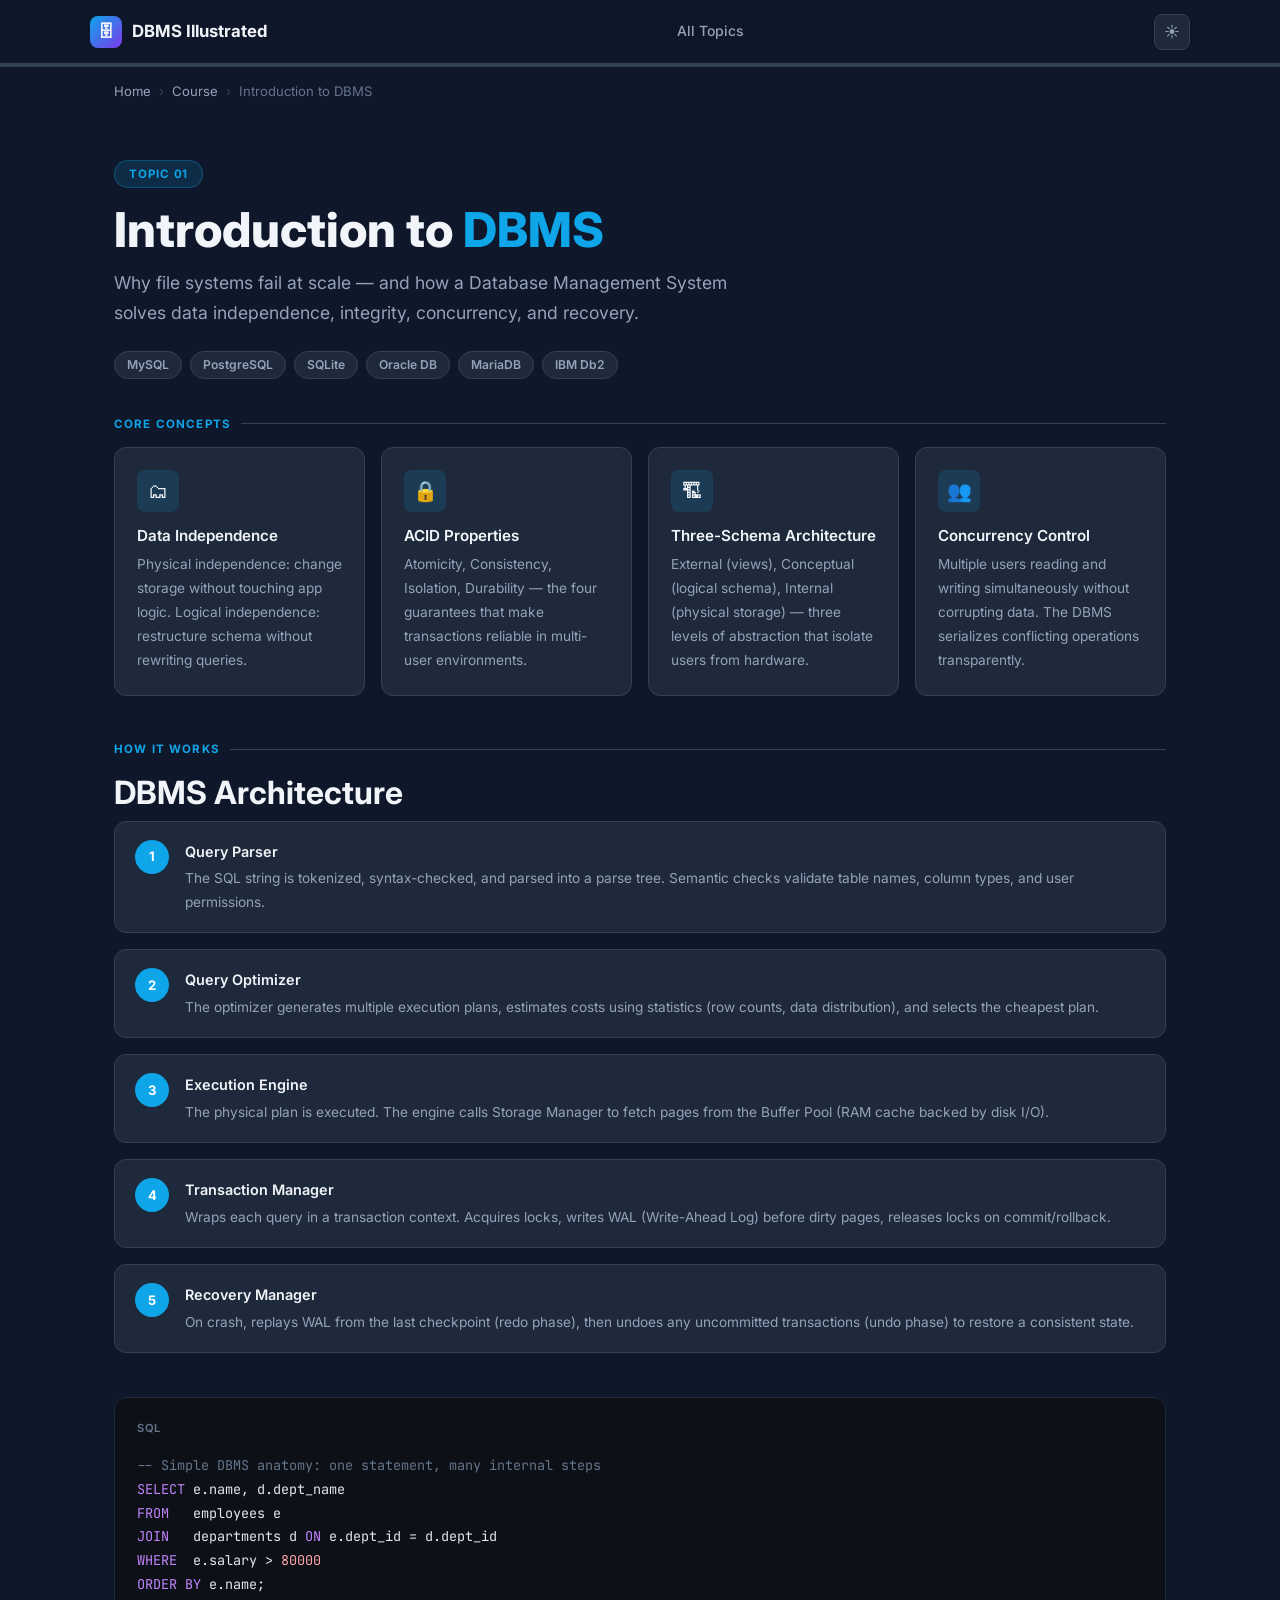
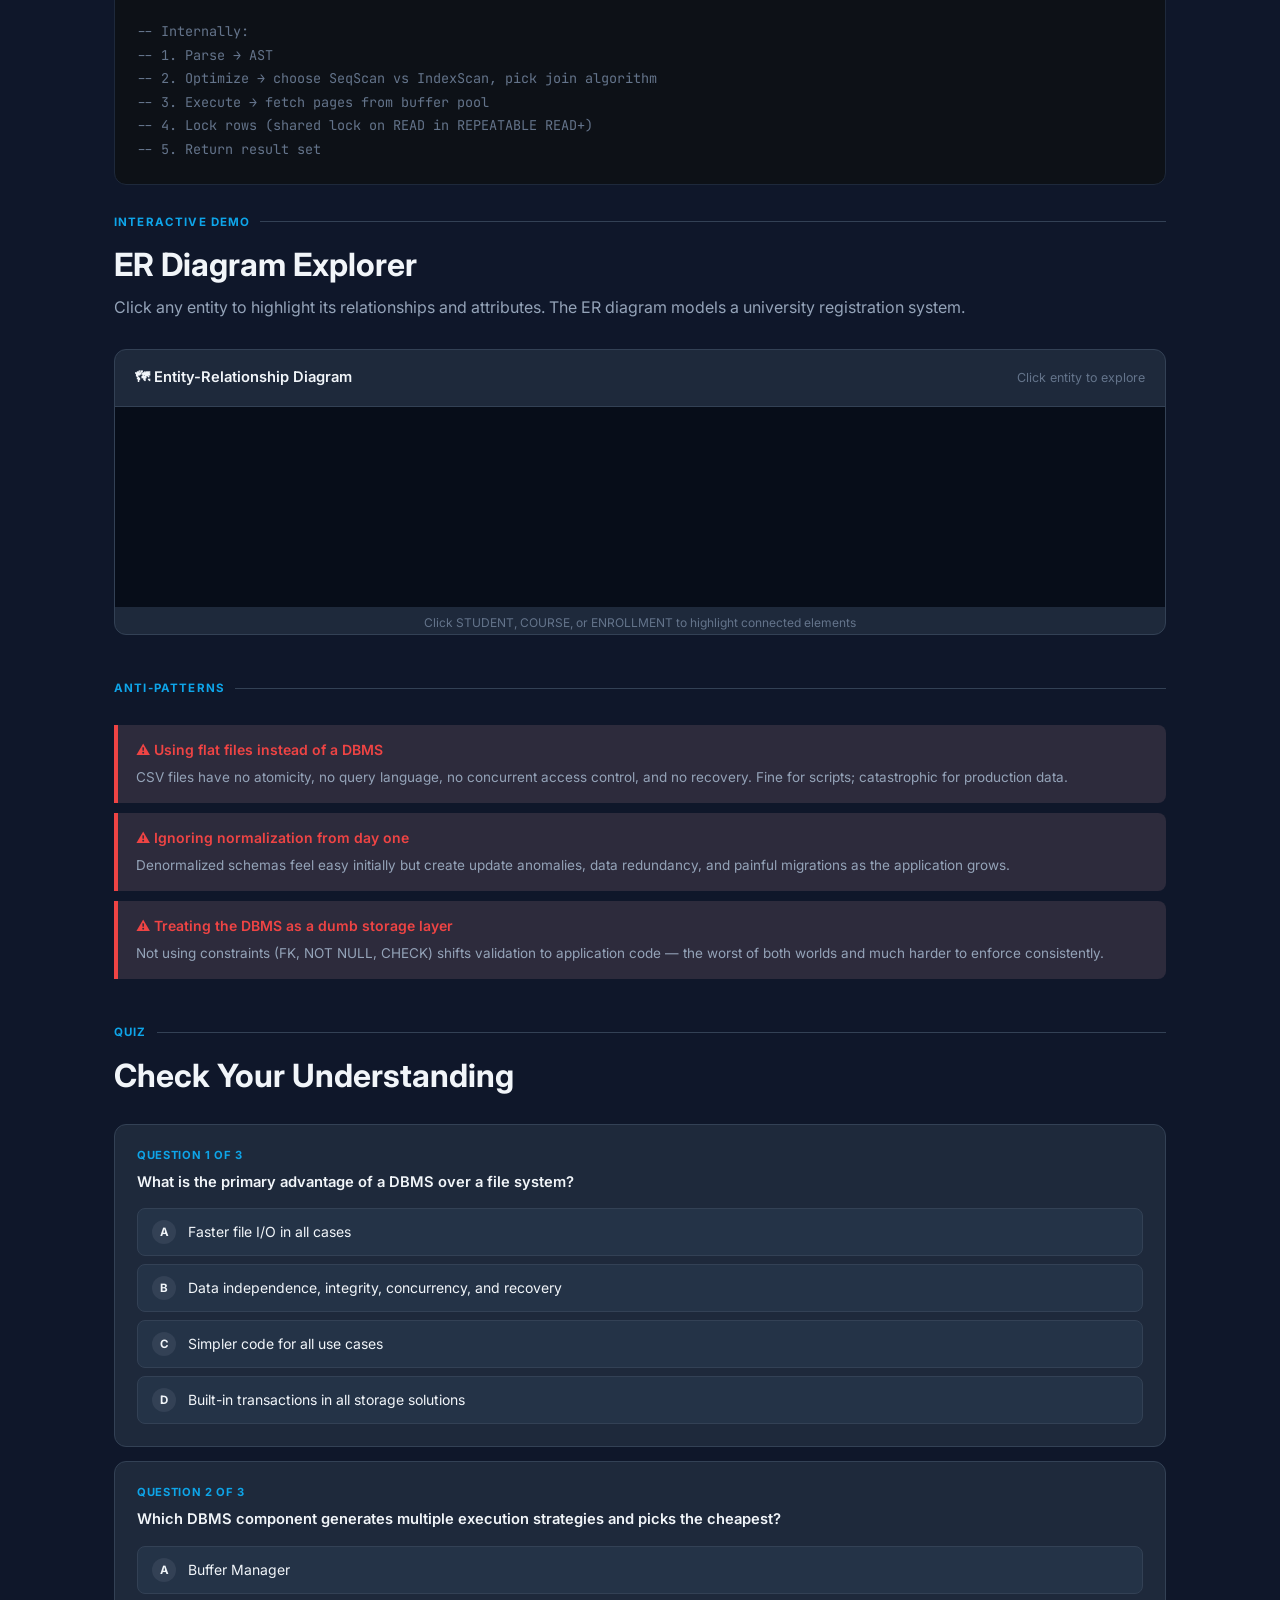
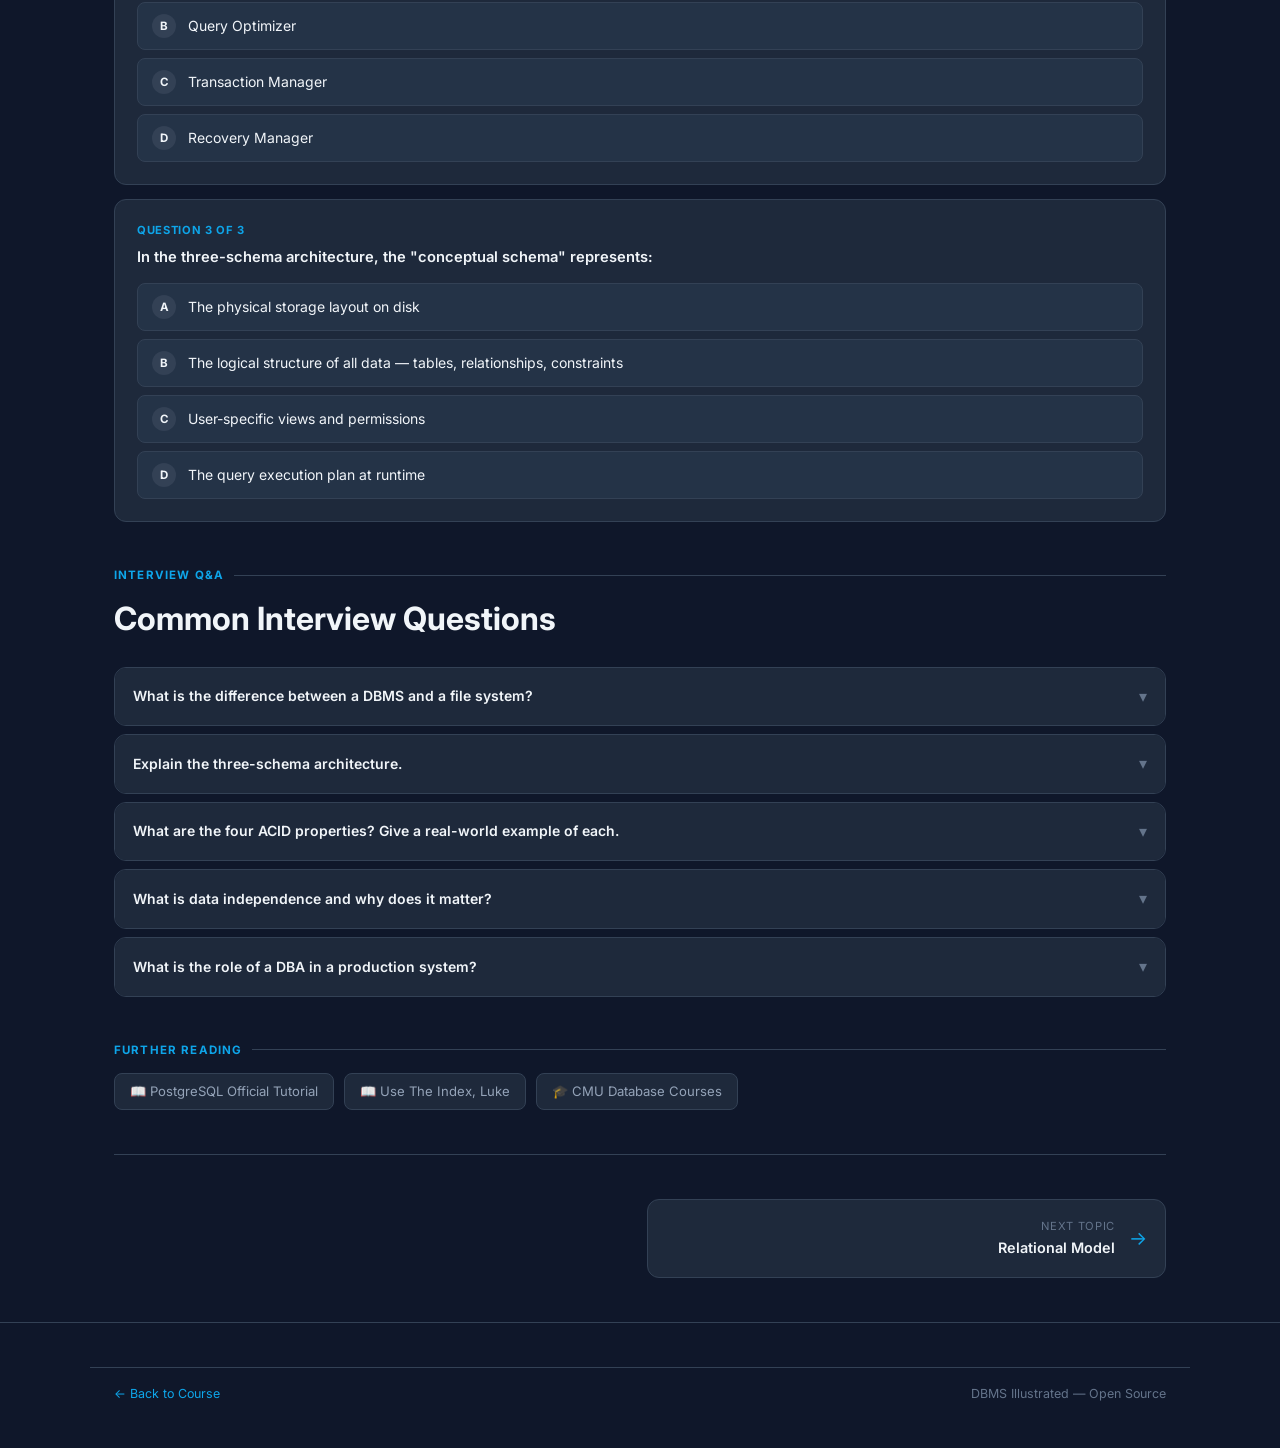
==== topics/01-intro.html @ b254e87c "Initial commit: DBMS Illustrated — complete interactive course 12 topic pages with Canvas 2D demos, " ====
<!DOCTYPE html>
<html lang="en" data-theme="dark">
<head>
  <meta charset="UTF-8">
  <meta name="viewport" content="width=device-width, initial-scale=1.0">
  <title>Introduction to DBMS — DBMS Illustrated</title>
  <link rel="preconnect" href="https://fonts.googleapis.com">
  <link href="https://fonts.googleapis.com/css2?family=Inter:wght@400;500;600;700;800&family=JetBrains+Mono:wght@400;700&display=swap" rel="stylesheet">
  <link rel="stylesheet" href="../css/style.css">
  <style>:root{--topic-color:#0EA5E9}</style>
</head>
<body>
<nav class="navbar">
  <div class="navbar-inner">
    <a class="navbar-brand" href="../index.html"><span class="brand-icon">🗄</span>DBMS Illustrated</a>
    <div class="navbar-links">
      <a href="../index.html#topics">All Topics</a>
    </div>
    <div class="navbar-actions">
      <button class="btn-icon" id="theme-toggle">☀️</button>
    </div>
  </div>
</nav>
<div class="topic-progress"><div class="topic-progress-fill" id="scroll-progress"></div></div>

<div class="container">
  <div class="breadcrumb">
    <a href="../index.html">Home</a><span class="breadcrumb-sep">›</span>
    <a href="../index.html#topics">Course</a><span class="breadcrumb-sep">›</span>
    <span>Introduction to DBMS</span>
  </div>

  <div class="topic-header">
    <div class="topic-badge">Topic 01</div>
    <h1>Introduction to <span class="accent">DBMS</span></h1>
    <p class="subtitle">Why file systems fail at scale — and how a Database Management System solves data independence, integrity, concurrency, and recovery.</p>
    <div class="company-badges">
      <span class="badge">MySQL</span><span class="badge">PostgreSQL</span><span class="badge">SQLite</span>
      <span class="badge">Oracle DB</span><span class="badge">MariaDB</span><span class="badge">IBM Db2</span>
    </div>
  </div>

  <!-- Concepts -->
  <div class="section-label">Core Concepts</div>
  <div class="mini-cards">
    <div class="mini-card">
      <div class="mini-card-icon">🗂</div>
      <h4>Data Independence</h4>
      <p>Physical independence: change storage without touching app logic. Logical independence: restructure schema without rewriting queries.</p>
    </div>
    <div class="mini-card">
      <div class="mini-card-icon">🔒</div>
      <h4>ACID Properties</h4>
      <p>Atomicity, Consistency, Isolation, Durability — the four guarantees that make transactions reliable in multi-user environments.</p>
    </div>
    <div class="mini-card">
      <div class="mini-card-icon">🏗</div>
      <h4>Three-Schema Architecture</h4>
      <p>External (views), Conceptual (logical schema), Internal (physical storage) — three levels of abstraction that isolate users from hardware.</p>
    </div>
    <div class="mini-card">
      <div class="mini-card-icon">👥</div>
      <h4>Concurrency Control</h4>
      <p>Multiple users reading and writing simultaneously without corrupting data. The DBMS serializes conflicting operations transparently.</p>
    </div>
  </div>

  <!-- How it works -->
  <div class="section-label">How It Works</div>
  <h2 class="section-title">DBMS Architecture</h2>
  <div class="steps">
    <div class="step-item">
      <div class="step-num">1</div>
      <div>
        <h4>Query Parser</h4>
        <p>The SQL string is tokenized, syntax-checked, and parsed into a parse tree. Semantic checks validate table names, column types, and user permissions.</p>
      </div>
    </div>
    <div class="step-item">
      <div class="step-num">2</div>
      <div>
        <h4>Query Optimizer</h4>
        <p>The optimizer generates multiple execution plans, estimates costs using statistics (row counts, data distribution), and selects the cheapest plan.</p>
      </div>
    </div>
    <div class="step-item">
      <div class="step-num">3</div>
      <div>
        <h4>Execution Engine</h4>
        <p>The physical plan is executed. The engine calls Storage Manager to fetch pages from the Buffer Pool (RAM cache backed by disk I/O).</p>
      </div>
    </div>
    <div class="step-item">
      <div class="step-num">4</div>
      <div>
        <h4>Transaction Manager</h4>
        <p>Wraps each query in a transaction context. Acquires locks, writes WAL (Write-Ahead Log) before dirty pages, releases locks on commit/rollback.</p>
      </div>
    </div>
    <div class="step-item">
      <div class="step-num">5</div>
      <div>
        <h4>Recovery Manager</h4>
        <p>On crash, replays WAL from the last checkpoint (redo phase), then undoes any uncommitted transactions (undo phase) to restore a consistent state.</p>
      </div>
    </div>
  </div>

  <!-- Code -->
  <div class="code-block">
    <div class="cb-header"><span class="cb-lang">SQL</span></div>
    <pre><span class="cmt">-- Simple DBMS anatomy: one statement, many internal steps</span>
<span class="kw">SELECT</span> e.name, d.dept_name
<span class="kw">FROM</span>   employees e
<span class="kw">JOIN</span>   departments d <span class="kw">ON</span> e.dept_id = d.dept_id
<span class="kw">WHERE</span>  e.salary > <span class="num">80000</span>
<span class="kw">ORDER</span> <span class="kw">BY</span> e.name;

<span class="cmt">-- Internally:
-- 1. Parse → AST
-- 2. Optimize → choose SeqScan vs IndexScan, pick join algorithm
-- 3. Execute → fetch pages from buffer pool
-- 4. Lock rows (shared lock on READ in REPEATABLE READ+)
-- 5. Return result set</span></pre>
  </div>

  <!-- Demo -->
  <div class="section-label">Interactive Demo</div>
  <h2 class="section-title">ER Diagram Explorer</h2>
  <p class="section-desc">Click any entity to highlight its relationships and attributes. The ER diagram models a university registration system.</p>

  <div class="demo-section" id="demo-intro">
    <div class="demo-header">
      <h3>🗺 Entity-Relationship Diagram</h3>
      <div class="demo-controls">
        <span style="font-size:.78rem;color:var(--text-muted)">Click entity to explore</span>
      </div>
    </div>
    <div class="demo-canvas-wrap"></div>
    <div class="demo-hint">Click STUDENT, COURSE, or ENROLLMENT to highlight connected elements</div>
  </div>

  <!-- Anti-patterns -->
  <div class="section-label">Anti-patterns</div>
  <div class="antipatterns">
    <div class="antipattern">
      <h4>⚠ Using flat files instead of a DBMS</h4>
      <p>CSV files have no atomicity, no query language, no concurrent access control, and no recovery. Fine for scripts; catastrophic for production data.</p>
    </div>
    <div class="antipattern">
      <h4>⚠ Ignoring normalization from day one</h4>
      <p>Denormalized schemas feel easy initially but create update anomalies, data redundancy, and painful migrations as the application grows.</p>
    </div>
    <div class="antipattern">
      <h4>⚠ Treating the DBMS as a dumb storage layer</h4>
      <p>Not using constraints (FK, NOT NULL, CHECK) shifts validation to application code — the worst of both worlds and much harder to enforce consistently.</p>
    </div>
  </div>

  <!-- Quiz -->
  <div class="section-label">Quiz</div>
  <h2 class="section-title">Check Your Understanding</h2>
  <div class="quiz-section">
    <div class="quiz-question">
      <div class="quiz-q-num">Question 1 of 3</div>
      <div class="quiz-q-text">What is the primary advantage of a DBMS over a file system?</div>
      <div class="quiz-options">
        <div class="quiz-option" data-correct="false" data-explanation="File systems can be faster for simple sequential reads."><span class="opt-letter">A</span>Faster file I/O in all cases</div>
        <div class="quiz-option" data-correct="true" data-explanation="A DBMS provides data independence, integrity constraints, concurrent access, and crash recovery — none of which file systems offer."><span class="opt-letter">B</span>Data independence, integrity, concurrency, and recovery</div>
        <div class="quiz-option" data-correct="false" data-explanation="DBMS adds significant complexity compared to flat files."><span class="opt-letter">C</span>Simpler code for all use cases</div>
        <div class="quiz-option" data-correct="false" data-explanation="Not all DBMS support transactions; that's a feature, not a universal fact."><span class="opt-letter">D</span>Built-in transactions in all storage solutions</div>
      </div>
      <div class="quiz-feedback"></div>
    </div>
    <div class="quiz-question">
      <div class="quiz-q-num">Question 2 of 3</div>
      <div class="quiz-q-text">Which DBMS component generates multiple execution strategies and picks the cheapest?</div>
      <div class="quiz-options">
        <div class="quiz-option" data-correct="false" data-explanation="Buffer Manager handles page caching, not plan selection."><span class="opt-letter">A</span>Buffer Manager</div>
        <div class="quiz-option" data-correct="true" data-explanation="The Query Optimizer generates candidate plans, estimates costs using statistics, and picks the minimum-cost plan."><span class="opt-letter">B</span>Query Optimizer</div>
        <div class="quiz-option" data-correct="false" data-explanation="Transaction Manager handles locking and WAL, not plan optimization."><span class="opt-letter">C</span>Transaction Manager</div>
        <div class="quiz-option" data-correct="false" data-explanation="The Recovery Manager handles crash recovery using the WAL."><span class="opt-letter">D</span>Recovery Manager</div>
      </div>
      <div class="quiz-feedback"></div>
    </div>
    <div class="quiz-question">
      <div class="quiz-q-num">Question 3 of 3</div>
      <div class="quiz-q-text">In the three-schema architecture, the "conceptual schema" represents:</div>
      <div class="quiz-options">
        <div class="quiz-option" data-correct="false" data-explanation="Physical storage details are the internal schema."><span class="opt-letter">A</span>The physical storage layout on disk</div>
        <div class="quiz-option" data-correct="true" data-explanation="The conceptual (logical) schema describes tables, relationships, constraints — independent of storage details or user views."><span class="opt-letter">B</span>The logical structure of all data — tables, relationships, constraints</div>
        <div class="quiz-option" data-correct="false" data-explanation="User-specific views are the external schema."><span class="opt-letter">C</span>User-specific views and permissions</div>
        <div class="quiz-option" data-correct="false" data-explanation="Query execution plans are produced by the optimizer at runtime."><span class="opt-letter">D</span>The query execution plan at runtime</div>
      </div>
      <div class="quiz-feedback"></div>
    </div>
  </div>

  <!-- Q&A -->
  <div class="section-label">Interview Q&A</div>
  <h2 class="section-title">Common Interview Questions</h2>
  <div class="qa-section">
    <div class="qa-item">
      <div class="qa-q">What is the difference between a DBMS and a file system?<span class="qa-chevron">▾</span></div>
      <div class="qa-a"><div class="qa-a-inner">A file system provides raw byte storage organized in files and directories — no query language, no constraints, no transactions, no concurrent access control. A DBMS adds: a data model (relational, document, etc.), a declarative query language (SQL), integrity constraints (FK, NOT NULL), ACID transactions, concurrent multi-user access with locking/MVCC, and crash recovery via Write-Ahead Logging. Use a file system for blobs and configuration; use a DBMS for structured, transactional data.</div></div>
    </div>
    <div class="qa-item">
      <div class="qa-q">Explain the three-schema architecture.<span class="qa-chevron">▾</span></div>
      <div class="qa-a"><div class="qa-a-inner">The three-schema architecture separates concerns into three levels: (1) <strong>External schema</strong> — user views, each showing a subset of the data tailored to a role (e.g., HR sees salaries, developers see user IDs). (2) <strong>Conceptual schema</strong> — the global logical description of all tables, relationships, and constraints, independent of storage. (3) <strong>Internal schema</strong> — the physical storage details: file organization, index structures, page sizes, compression. The mappings between levels enable independence: you can change disk layout without altering the logical schema, and vice versa.</div></div>
    </div>
    <div class="qa-item">
      <div class="qa-q">What are the four ACID properties? Give a real-world example of each.<span class="qa-chevron">▾</span></div>
      <div class="qa-a"><div class="qa-a-inner"><strong>Atomicity:</strong> A bank transfer deducts $100 from Account A and credits Account B — if the credit fails, the debit is rolled back. No partial state. <strong>Consistency:</strong> A foreign key constraint ensures you can never have an order referencing a non-existent customer. The DB moves from one valid state to another. <strong>Isolation:</strong> Two users booking the last seat on a flight don't both succeed — the second sees the updated, post-first-booking state. <strong>Durability:</strong> After a COMMIT returns, the transaction survives a power failure. The WAL ensures committed data is flushed to durable storage.</div></div>
    </div>
    <div class="qa-item">
      <div class="qa-q">What is data independence and why does it matter?<span class="qa-chevron">▾</span></div>
      <div class="qa-a"><div class="qa-a-inner">Data independence means application code doesn't need to change when the storage or schema changes. <strong>Physical independence:</strong> you can switch from a heap file to a clustered B+tree index without modifying any SQL. The optimizer adapts. <strong>Logical independence:</strong> you can add a column or split a table into two (and provide a view) without breaking existing queries. This matters because storage decisions and schema evolution happen frequently; coupling them to application code creates a maintenance nightmare.</div></div>
    </div>
    <div class="qa-item">
      <div class="qa-q">What is the role of a DBA in a production system?<span class="qa-chevron">▾</span></div>
      <div class="qa-a"><div class="qa-a-inner">A Database Administrator (DBA) is responsible for: schema design and evolution (DDL migrations), performance tuning (index selection, query optimization, buffer pool sizing), backup and recovery planning (RPO/RTO targets, WAL archiving, PITR), security (user roles, column-level encryption, audit logging), capacity planning (storage growth, replication lag), and high-availability setup (primary/replica, failover). In cloud-native environments the DBA role increasingly overlaps with SRE and data engineering.</div></div>
    </div>
  </div>

  <!-- Further Reading -->
  <div class="section-label">Further Reading</div>
  <div class="reading-links">
    <a class="reading-link" href="https://www.postgresql.org/docs/current/tutorial.html" target="_blank">📖 PostgreSQL Official Tutorial</a>
    <a class="reading-link" href="https://use-the-index-luke.com/" target="_blank">📖 Use The Index, Luke</a>
    <a class="reading-link" href="https://db.cs.cmu.edu/courses/" target="_blank">🎓 CMU Database Courses</a>
  </div>

  <!-- Nav -->
  <div class="topic-nav">
    <div></div>
    <a href="02-relational-model.html" class="topic-nav-link next">
      <div class="topic-nav-arrow">→</div>
      <div><div class="topic-nav-label">Next Topic</div><div class="topic-nav-title">Relational Model</div></div>
    </a>
  </div>
</div>

<footer>
  <div class="footer-bottom" style="max-width:1100px;margin:0 auto;padding:16px 24px;font-size:.78rem;color:var(--text-muted);">
    <a href="../index.html">← Back to Course</a>
    <span>DBMS Illustrated — Open Source</span>
  </div>
</footer>

<script src="../js/main.js"></script>
<script src="../js/demos.js"></script>
</body>
</html>
---- css/style.css ----
/* ============================================================
   DBMS Illustrated — Global Stylesheet
   ============================================================ */

/* ---------- Custom Properties (Dark Default) ---------- */
:root {
  --primary: #0EA5E9;
  --topic-color: #0EA5E9;
  --surface: #0F172A;
  --surface-2: #1E293B;
  --surface-3: #243347;
  --border: #334155;
  --text: #F1F5F9;
  --text-soft: #94A3B8;
  --text-muted: #64748B;
  --success: #10B981;
  --error: #EF4444;
  --warning: #F59E0B;
  --radius: 12px;
  --radius-sm: 8px;
  --transition: 0.2s ease;
  --shadow: 0 4px 24px rgba(0,0,0,.45);
  --shadow-sm: 0 2px 8px rgba(0,0,0,.35);
  --font: 'Inter', system-ui, -apple-system, sans-serif;
  --font-mono: 'JetBrains Mono', 'Fira Code', monospace;
}

[data-theme="light"] {
  --surface: #F0F4F8;
  --surface-2: #FFFFFF;
  --surface-3: #E8EDF3;
  --border: #CBD5E1;
  --text: #0F172A;
  --text-soft: #475569;
  --text-muted: #94A3B8;
  --shadow: 0 4px 24px rgba(0,0,0,.08);
  --shadow-sm: 0 2px 8px rgba(0,0,0,.06);
}

/* ---------- Reset ---------- */
*,*::before,*::after { box-sizing:border-box; margin:0; padding:0; }
html { scroll-behavior:smooth; font-size:16px; }
body {
  font-family: var(--font);
  background: var(--surface);
  color: var(--text);
  line-height: 1.6;
  transition: background .2s, color .2s;
}
a { color:var(--primary); text-decoration:none; }
a:hover { text-decoration:underline; }
img { max-width:100%; display:block; }
button { cursor:pointer; border:none; background:none; font:inherit; }
ul,ol { list-style:none; }
input,textarea,select { font:inherit; }

/* ---------- Layout ---------- */
.container { max-width:1100px; margin:0 auto; padding:0 24px; }
.section { padding:56px 0; }

/* ---------- Typography ---------- */
h1 { font-size:clamp(1.9rem,4vw,3rem); font-weight:800; line-height:1.15; }
h2 { font-size:clamp(1.35rem,3vw,2rem); font-weight:700; line-height:1.25; }
h3 { font-size:1.2rem; font-weight:600; }
h4 { font-size:.95rem; font-weight:600; }
p  { color:var(--text-soft); line-height:1.75; }

.text-gradient {
  background: linear-gradient(135deg, var(--primary), var(--topic-color, #8B5CF6));
  -webkit-background-clip: text;
  -webkit-text-fill-color: transparent;
  background-clip: text;
}

/* ---------- Navbar ---------- */
.navbar {
  position:sticky; top:0; z-index:200;
  height:64px; padding:0 24px;
  display:flex; align-items:center;
  background: rgba(15,23,42,.88);
  backdrop-filter:blur(12px);
  -webkit-backdrop-filter:blur(12px);
  border-bottom:1px solid var(--border);
}
[data-theme="light"] .navbar { background:rgba(240,244,248,.9); }

.navbar-inner {
  max-width:1100px; margin:0 auto; width:100%;
  display:flex; align-items:center; justify-content:space-between; gap:16px;
}
.navbar-brand {
  display:flex; align-items:center; gap:10px;
  font-weight:700; font-size:1.05rem; color:var(--text);
}
.navbar-brand:hover { text-decoration:none; }
.brand-icon {
  width:32px; height:32px; border-radius:8px;
  background:linear-gradient(135deg,var(--primary),#7C3AED);
  display:flex; align-items:center; justify-content:center; font-size:16px;
}
.navbar-links { display:flex; align-items:center; gap:24px; }
.navbar-links a { color:var(--text-soft); font-size:.875rem; font-weight:500; transition:color .2s; }
.navbar-links a:hover { color:var(--text); text-decoration:none; }
.navbar-actions { display:flex; align-items:center; gap:10px; }
.btn-icon {
  width:36px; height:36px; border-radius:var(--radius-sm);
  background:var(--surface-2); border:1px solid var(--border);
  display:flex; align-items:center; justify-content:center;
  color:var(--text-soft); transition:all .2s; font-size:15px;
}
.btn-icon:hover { color:var(--text); background:var(--surface-3); }

/* ---------- Progress Bar ---------- */
.topic-progress { height:3px; background:var(--border); }
.topic-progress-fill { height:100%; background:var(--topic-color); transition:width .1s; width:0; }

/* ---------- Breadcrumb ---------- */
.breadcrumb {
  padding:14px 0; display:flex; align-items:center; gap:8px;
  font-size:.82rem; color:var(--text-muted);
}
.breadcrumb a { color:var(--text-soft); transition:color .2s; }
.breadcrumb a:hover { color:var(--text); }
.breadcrumb-sep { color:var(--border); }

/* ---------- Topic Header ---------- */
.topic-header { padding:44px 0 36px; }
.topic-badge {
  display:inline-flex; align-items:center; gap:8px;
  background:color-mix(in srgb,var(--topic-color) 15%,transparent);
  border:1px solid color-mix(in srgb,var(--topic-color) 30%,transparent);
  color:var(--topic-color); padding:4px 14px; border-radius:100px;
  font-size:.72rem; font-weight:700; letter-spacing:.08em; text-transform:uppercase; margin-bottom:14px;
}
.topic-header h1 { margin-bottom:10px; }
.topic-header h1 .accent { color:var(--topic-color); }
.topic-header .subtitle { font-size:1.1rem; color:var(--text-soft); max-width:640px; margin-bottom:22px; }

/* ---------- Company Badges ---------- */
.company-badges { display:flex; flex-wrap:wrap; gap:8px; margin-top:14px; }
.badge {
  padding:3px 12px; border-radius:100px; font-size:.76rem; font-weight:600;
  background:var(--surface-2); border:1px solid var(--border); color:var(--text-soft); transition:all .2s;
}
.badge:hover { border-color:var(--topic-color); color:var(--topic-color); }

/* ---------- Section Labels ---------- */
.section-label {
  display:flex; align-items:center; gap:10px;
  font-size:.72rem; font-weight:700; letter-spacing:.1em; text-transform:uppercase;
  color:var(--topic-color); margin-bottom:14px;
}
.section-label::after { content:''; flex:1; height:1px; background:var(--border); }
.section-title { margin-bottom:8px; }
.section-desc { color:var(--text-soft); margin-bottom:28px; }

/* ---------- Mini Cards ---------- */
.mini-cards {
  display:grid; grid-template-columns:repeat(auto-fit,minmax(215px,1fr));
  gap:16px; margin-bottom:44px;
}
.mini-card {
  background:var(--surface-2); border:1px solid var(--border);
  border-radius:var(--radius); padding:22px; transition:all .2s; position:relative; overflow:hidden;
}
.mini-card::before {
  content:''; position:absolute; top:0; left:0; right:0; height:3px;
  background:var(--topic-color); opacity:0; transition:opacity .2s;
}
.mini-card:hover { border-color:var(--topic-color); transform:translateY(-2px); box-shadow:var(--shadow); }
.mini-card:hover::before { opacity:1; }
.mini-card-icon {
  width:42px; height:42px; border-radius:var(--radius-sm);
  background:color-mix(in srgb,var(--topic-color) 15%,transparent);
  display:flex; align-items:center; justify-content:center; font-size:20px; margin-bottom:12px;
}
.mini-card h4 { margin-bottom:5px; }
.mini-card p { font-size:.855rem; margin:0; }

/* ---------- Steps (How It Works) ---------- */
.steps { display:flex; flex-direction:column; gap:16px; margin-bottom:44px; }
.step-item {
  display:flex; align-items:flex-start; gap:16px; padding:18px 20px;
  background:var(--surface-2); border:1px solid var(--border); border-radius:var(--radius); transition:border-color .2s;
}
.step-item:hover { border-color:var(--topic-color); }

/* CRITICAL: step-num stays circular */
.step-num {
  width:34px; height:34px; flex:none; flex-shrink:0;
  border-radius:50%; background:var(--topic-color); color:#fff;
  font-size:.82rem; font-weight:700; display:flex; align-items:center; justify-content:center;
}
.step-item > div:not(.step-num) { flex:1; min-width:0; }
.step-item h4 { margin-bottom:4px; font-size:.9rem; }
.step-item p  { font-size:.855rem; margin:0; }

/* ---------- Code Block ---------- */
.code-block {
  background:#0D1117; border:1px solid #1E293B; border-radius:var(--radius);
  padding:22px; margin:28px 0; overflow-x:auto; position:relative;
}
.code-block .cb-header {
  display:flex; align-items:center; justify-content:space-between; margin-bottom:16px;
}
.code-block .cb-lang {
  font-size:.7rem; font-weight:600; color:#64748B; letter-spacing:.06em; text-transform:uppercase;
}
.code-block pre { font-family:var(--font-mono); font-size:.845rem; line-height:1.75; color:#E2E8F0; }
.code-block .kw  { color:#C084FC; }
.code-block .str { color:#86EFAC; }
.code-block .cmt { color:#64748B; }
.code-block .num { color:#FCA5A5; }
.code-block .fn  { color:#7DD3FC; }
.code-block .op  { color:#F59E0B; }

/* ---------- Demo Section ---------- */
.demo-section {
  background:var(--surface-2); border:1px solid var(--border);
  border-radius:var(--radius); overflow:hidden; margin:28px 0 44px;
}
.demo-header {
  padding:16px 20px; border-bottom:1px solid var(--border);
  display:flex; align-items:center; justify-content:space-between; flex-wrap:wrap; gap:10px;
}
.demo-header h3 { font-size:.92rem; }
.demo-controls { display:flex; align-items:center; gap:8px; flex-wrap:wrap; }
.demo-btn {
  padding:5px 14px; border-radius:var(--radius-sm); font-size:.78rem; font-weight:600;
  border:1px solid var(--border); background:var(--surface-3); color:var(--text-soft); transition:all .2s; cursor:pointer;
}
.demo-btn:hover,.demo-btn.active { background:var(--topic-color); border-color:var(--topic-color); color:#fff; }
.demo-btn.danger { border-color:var(--error); color:var(--error); }
.demo-btn.danger:hover { background:var(--error); color:#fff; }
.demo-btn.warn { border-color:var(--warning); color:var(--warning); }
.demo-btn.warn:hover { background:var(--warning); color:#000; }
.demo-canvas-wrap {
  padding:20px; display:flex; justify-content:center; align-items:center;
  background:#070D19; min-height:200px;
}
[data-theme="light"] .demo-canvas-wrap { background:#F0F4F8; }
canvas { display:block; max-width:100%; border-radius:6px; }
.demo-input-row {
  padding:14px 20px; border-top:1px solid var(--border);
  display:flex; align-items:center; gap:10px; flex-wrap:wrap;
}
.demo-input {
  flex:1; min-width:180px; padding:7px 12px;
  background:var(--surface-3); border:1px solid var(--border); border-radius:var(--radius-sm);
  color:var(--text); font-size:.855rem;
}
.demo-input:focus { outline:none; border-color:var(--topic-color); }
.demo-stats {
  padding:10px 20px; border-top:1px solid var(--border);
  display:flex; gap:24px; flex-wrap:wrap; background:var(--surface-3);
}
.demo-stat { font-size:.78rem; color:var(--text-muted); }
.demo-stat strong { color:var(--topic-color); font-size:1rem; }
.demo-hint { font-size:.75rem; color:var(--text-muted); text-align:center; padding:6px 0 2px; }

/* ---------- Anti-patterns ---------- */
.antipatterns { margin:28px 0 44px; }
.antipattern {
  border-left:4px solid var(--error);
  background:color-mix(in srgb,var(--error) 7%,var(--surface-2));
  border-radius:0 var(--radius-sm) var(--radius-sm) 0; padding:14px 18px; margin-bottom:10px;
}
.antipattern h4 { color:var(--error); font-size:.875rem; margin-bottom:4px; display:flex; align-items:center; gap:6px; }
.antipattern p  { font-size:.845rem; margin:0; }

/* ---------- Quiz ---------- */
.quiz-section { margin:28px 0 44px; }
.quiz-question {
  background:var(--surface-2); border:1px solid var(--border);
  border-radius:var(--radius); padding:22px; margin-bottom:14px;
}
.quiz-q-num { font-size:.7rem; font-weight:700; color:var(--topic-color); letter-spacing:.06em; text-transform:uppercase; margin-bottom:6px; }
.quiz-q-text { font-weight:600; font-size:.92rem; margin-bottom:14px; color:var(--text); }
.quiz-options { display:flex; flex-direction:column; gap:8px; }
.quiz-option {
  display:flex; align-items:center; gap:12px; padding:11px 14px;
  background:var(--surface-3); border:1.5px solid var(--border);
  border-radius:var(--radius-sm); cursor:pointer; transition:all .2s; font-size:.875rem;
  user-select:none;
}
.quiz-option:hover:not(.answered) { border-color:var(--topic-color); background:color-mix(in srgb,var(--topic-color) 8%,var(--surface-3)); }
.quiz-option .opt-letter {
  width:24px; height:24px; border-radius:50%; background:var(--border);
  display:flex; align-items:center; justify-content:center; font-size:.72rem; font-weight:700; flex-shrink:0;
}
.quiz-option.correct { border-color:var(--success); background:color-mix(in srgb,var(--success) 10%,var(--surface-3)); }
.quiz-option.correct .opt-letter { background:var(--success); color:#fff; }
.quiz-option.wrong   { border-color:var(--error); background:color-mix(in srgb,var(--error) 10%,var(--surface-3)); }
.quiz-option.wrong .opt-letter { background:var(--error); color:#fff; }
.quiz-option.answered { pointer-events:none; cursor:default; }
.quiz-feedback {
  display:none; font-size:.825rem; margin-top:10px; padding:8px 12px; border-radius:var(--radius-sm);
}
.quiz-feedback.show { display:block; }
.quiz-feedback.correct-fb { background:color-mix(in srgb,var(--success) 15%,transparent); color:#4ADE80; }
.quiz-feedback.wrong-fb   { background:color-mix(in srgb,var(--error) 15%,transparent); color:#F87171; }

/* ---------- Q&A Accordion ---------- */
.qa-section { margin:28px 0 44px; }
.qa-item {
  border:1px solid var(--border); border-radius:var(--radius); margin-bottom:8px;
  overflow:hidden; transition:border-color .2s;
}
.qa-item.open { border-color:var(--topic-color); }
.qa-q {
  padding:16px 18px; display:flex; align-items:center; justify-content:space-between; gap:12px;
  cursor:pointer; font-weight:600; font-size:.875rem; background:var(--surface-2);
  transition:background .2s; user-select:none;
}
.qa-q:hover { background:var(--surface-3); }
.qa-chevron { flex-shrink:0; transition:transform .3s; color:var(--text-muted); font-size:1rem; }
.qa-item.open .qa-chevron { transform:rotate(180deg); }
.qa-a { max-height:0; overflow:hidden; transition:max-height .35s ease; }
.qa-a-inner { padding:0 18px 16px; background:var(--surface-2); font-size:.855rem; color:var(--text-soft); line-height:1.75; }
.qa-a-inner code { font-family:var(--font-mono); font-size:.8rem; background:var(--surface-3); padding:1px 5px; border-radius:4px; color:var(--primary); }
.qa-item.open .qa-a { max-height:600px; }

/* ---------- Further Reading ---------- */
.reading-links { display:flex; flex-wrap:wrap; gap:10px; margin:14px 0 44px; }
.reading-link {
  display:flex; align-items:center; gap:8px; padding:7px 15px;
  background:var(--surface-2); border:1px solid var(--border); border-radius:var(--radius-sm);
  font-size:.82rem; color:var(--text-soft); transition:all .2s;
}
.reading-link:hover { border-color:var(--topic-color); color:var(--topic-color); text-decoration:none; }

/* ---------- Topic Nav (prev/next) ---------- */
.topic-nav {
  display:grid; grid-template-columns:1fr 1fr; gap:14px; padding:44px 0;
  border-top:1px solid var(--border);
}
.topic-nav-link {
  display:flex; align-items:center; gap:14px; padding:18px;
  background:var(--surface-2); border:1px solid var(--border); border-radius:var(--radius);
  transition:all .2s; color:var(--text); text-decoration:none;
}
.topic-nav-link:hover { border-color:var(--topic-color); text-decoration:none; transform:translateY(-1px); }
.topic-nav-link.next { text-align:right; flex-direction:row-reverse; }
.topic-nav-arrow { font-size:1.2rem; color:var(--topic-color); flex-shrink:0; }
.topic-nav-label { font-size:.7rem; color:var(--text-muted); text-transform:uppercase; letter-spacing:.06em; }
.topic-nav-title { font-weight:600; font-size:.9rem; }

/* ---------- Home Hero ---------- */
.hero {
  min-height:calc(100vh - 64px); display:flex; align-items:center;
  position:relative; overflow:hidden;
}
#hero-canvas { position:absolute; inset:0; width:100%!important; height:100%!important; }
.hero-content { position:relative; z-index:1; max-width:620px; }
.hero-eyebrow {
  display:inline-flex; align-items:center; gap:8px; margin-bottom:18px;
  background:color-mix(in srgb,var(--primary) 15%,transparent);
  border:1px solid color-mix(in srgb,var(--primary) 30%,transparent);
  color:var(--primary); padding:5px 16px; border-radius:100px;
  font-size:.75rem; font-weight:700; letter-spacing:.08em; text-transform:uppercase;
}
.hero h1 { margin-bottom:14px; }
.hero .subtitle { font-size:1.15rem; color:var(--text-soft); margin-bottom:28px; max-width:500px; }
.hero-cta { display:flex; gap:12px; flex-wrap:wrap; }
.btn-primary {
  padding:11px 26px; background:var(--primary); color:#fff; border-radius:var(--radius-sm);
  font-weight:600; font-size:.875rem; transition:all .2s;
  display:inline-flex; align-items:center; gap:8px;
}
.btn-primary:hover { opacity:.9; text-decoration:none; transform:translateY(-1px); box-shadow:0 8px 24px color-mix(in srgb,var(--primary) 35%,transparent); }
.btn-outline {
  padding:11px 26px; border:1.5px solid var(--border); color:var(--text); border-radius:var(--radius-sm);
  font-weight:600; font-size:.875rem; transition:all .2s; display:inline-flex; align-items:center; gap:8px;
}
.btn-outline:hover { border-color:var(--primary); color:var(--primary); text-decoration:none; }

/* ---------- Course Grid ---------- */
.course-grid {
  display:grid; grid-template-columns:repeat(auto-fill,minmax(270px,1fr));
  gap:18px; padding:44px 0;
}
.topic-card {
  background:var(--surface-2); border:1px solid var(--border); border-radius:var(--radius);
  padding:22px; transition:all .2s; position:relative; overflow:hidden;
  text-decoration:none; color:var(--text); display:flex; flex-direction:column; gap:10px;
}
.topic-card::after {
  content:''; position:absolute; bottom:0; left:0; right:0; height:3px;
  background:var(--card-color,var(--primary)); transform:scaleX(0); transition:transform .2s;
}
.topic-card:hover { transform:translateY(-3px); box-shadow:var(--shadow); border-color:var(--card-color,var(--primary)); text-decoration:none; }
.topic-card:hover::after { transform:scaleX(1); }
.card-num { font-size:.72rem; font-weight:700; color:var(--card-color,var(--primary)); letter-spacing:.06em; text-transform:uppercase; }
.topic-card h3 { font-size:1rem; }
.topic-card p  { font-size:.845rem; margin:0; }
.card-tags { display:flex; flex-wrap:wrap; gap:6px; margin-top:auto; padding-top:4px; }
.tag { padding:2px 8px; border-radius:4px; font-size:.7rem; font-weight:500; background:var(--surface-3); color:var(--text-muted); }

/* ---------- Stats Bar ---------- */
.stats-bar {
  display:flex; gap:48px; padding:28px 0;
  border-top:1px solid var(--border); border-bottom:1px solid var(--border); flex-wrap:wrap;
}
.stat-item { text-align:center; }
.stat-num { font-size:1.9rem; font-weight:800; color:var(--primary); display:block; }
.stat-label { font-size:.82rem; color:var(--text-muted); }

/* ---------- Info/Callout Box ---------- */
.info-box {
  background:color-mix(in srgb,var(--topic-color) 9%,var(--surface-2));
  border:1px solid color-mix(in srgb,var(--topic-color) 25%,transparent);
  border-radius:var(--radius); padding:18px 22px; margin:22px 0;
}
.info-box h4 { color:var(--topic-color); margin-bottom:7px; }
.info-box p  { margin:0; font-size:.855rem; }

/* ---------- Comparison Grid ---------- */
.comparison-grid { display:grid; grid-template-columns:1fr 1fr; gap:18px; margin:22px 0 44px; }
.comparison-card { background:var(--surface-2); border:1px solid var(--border); border-radius:var(--radius); padding:22px; }
.comparison-card h4 { color:var(--topic-color); margin-bottom:10px; font-size:.875rem; }
.comparison-card ul { display:flex; flex-direction:column; gap:7px; }
.comparison-card li { padding-left:14px; position:relative; font-size:.845rem; color:var(--text-soft); }
.comparison-card li::before { content:'•'; position:absolute; left:0; color:var(--topic-color); }

/* ---------- Data Table ---------- */
.table-wrap { background:var(--surface-2); border:1px solid var(--border); border-radius:var(--radius); overflow:hidden; margin:22px 0; }
.data-table { width:100%; border-collapse:collapse; font-size:.845rem; }
.data-table th {
  background:var(--surface-3); padding:9px 14px; text-align:left;
  font-size:.75rem; font-weight:700; text-transform:uppercase; letter-spacing:.04em; color:var(--text-muted);
  border-bottom:1px solid var(--border);
}
.data-table td { padding:9px 14px; border-bottom:1px solid var(--border); color:var(--text-soft); }
.data-table tr:last-child td { border-bottom:none; }
.data-table tr:hover td { background:var(--surface-3); }

/* ---------- Select / Dropdown ---------- */
.demo-select {
  padding:5px 10px; border-radius:var(--radius-sm); font-size:.78rem; font-weight:600;
  border:1px solid var(--border); background:var(--surface-3); color:var(--text); cursor:pointer;
}
.demo-select:focus { outline:none; border-color:var(--topic-color); }

/* ---------- Footer ---------- */
footer { border-top:1px solid var(--border); padding:44px 0 28px; }
.footer-inner {
  max-width:1100px; margin:0 auto; padding:0 24px;
  display:flex; justify-content:space-between; flex-wrap:wrap; gap:28px;
}
.footer-brand { font-weight:700; color:var(--text-soft); margin-bottom:6px; }
.footer-text  { font-size:.82rem; color:var(--text-muted); max-width:280px; }
.footer-col h5 { font-size:.78rem; font-weight:700; text-transform:uppercase; letter-spacing:.08em; color:var(--text-muted); margin-bottom:10px; }
.footer-col ul { display:flex; flex-direction:column; gap:7px; }
.footer-col a  { font-size:.845rem; color:var(--text-muted); transition:color .2s; }
.footer-col a:hover { color:var(--primary); }
.footer-bottom {
  max-width:1100px; margin:20px auto 0; padding:14px 24px 0;
  border-top:1px solid var(--border); font-size:.78rem; color:var(--text-muted);
  display:flex; justify-content:space-between; flex-wrap:wrap; gap:6px;
}

/* ---------- Scrollbar ---------- */
::-webkit-scrollbar { width:7px; height:7px; }
::-webkit-scrollbar-track { background:var(--surface); }
::-webkit-scrollbar-thumb { background:var(--border); border-radius:4px; }
::-webkit-scrollbar-thumb:hover { background:var(--text-muted); }

/* ---------- Animations ---------- */
@keyframes fadeInUp { from{opacity:0;transform:translateY(14px)} to{opacity:1;transform:translateY(0)} }
@keyframes spin { to{transform:rotate(360deg)} }
@keyframes blink { 0%,100%{opacity:1} 50%{opacity:.3} }
.animate-fade-up  { animation:fadeInUp .5s ease both; }
.animate-delay-1  { animation-delay:.1s; }
.animate-delay-2  { animation-delay:.2s; }
.animate-delay-3  { animation-delay:.3s; }

mark {
  background:color-mix(in srgb,var(--topic-color) 22%,transparent);
  color:var(--topic-color); padding:1px 4px; border-radius:3px;
}

/* ---------- Modal ---------- */
.modal-overlay {
  position:fixed; inset:0; background:rgba(0,0,0,.75); z-index:500;
  display:flex; align-items:center; justify-content:center; padding:20px;
  opacity:0; pointer-events:none; transition:opacity .2s;
}
.modal-overlay.open { opacity:1; pointer-events:auto; }
.modal {
  background:var(--surface-2); border:1px solid var(--border); border-radius:var(--radius);
  padding:28px; max-width:680px; width:100%; max-height:80vh; overflow-y:auto;
}
.modal-header { display:flex; align-items:center; justify-content:space-between; margin-bottom:16px; }
.modal-close { width:32px; height:32px; border-radius:6px; background:var(--surface-3); color:var(--text-soft); font-size:1rem; display:flex; align-items:center; justify-content:center; cursor:pointer; }
.modal-close:hover { background:var(--error); color:#fff; }
.modal pre { font-family:var(--font-mono); font-size:.8rem; background:var(--surface-3); padding:16px; border-radius:8px; overflow-x:auto; line-height:1.6; color:var(--text-soft); }

/* ---------- Responsive ---------- */
@media (max-width:768px) {
  .navbar-links { display:none; }
  .hero { min-height:auto; padding:56px 0; }
  .course-grid { grid-template-columns:1fr 1fr; }
  .mini-cards { grid-template-columns:1fr 1fr; }
  .comparison-grid { grid-template-columns:1fr; }
  .topic-nav { grid-template-columns:1fr; }
  .stats-bar { gap:20px; justify-content:center; }
  .demo-canvas-wrap { padding:10px; }
}
@media (max-width:500px) {
  .mini-cards { grid-template-columns:1fr; }
  .course-grid { grid-template-columns:1fr; }
  h1 { font-size:1.7rem; }
  .hero { padding:44px 0; }
}
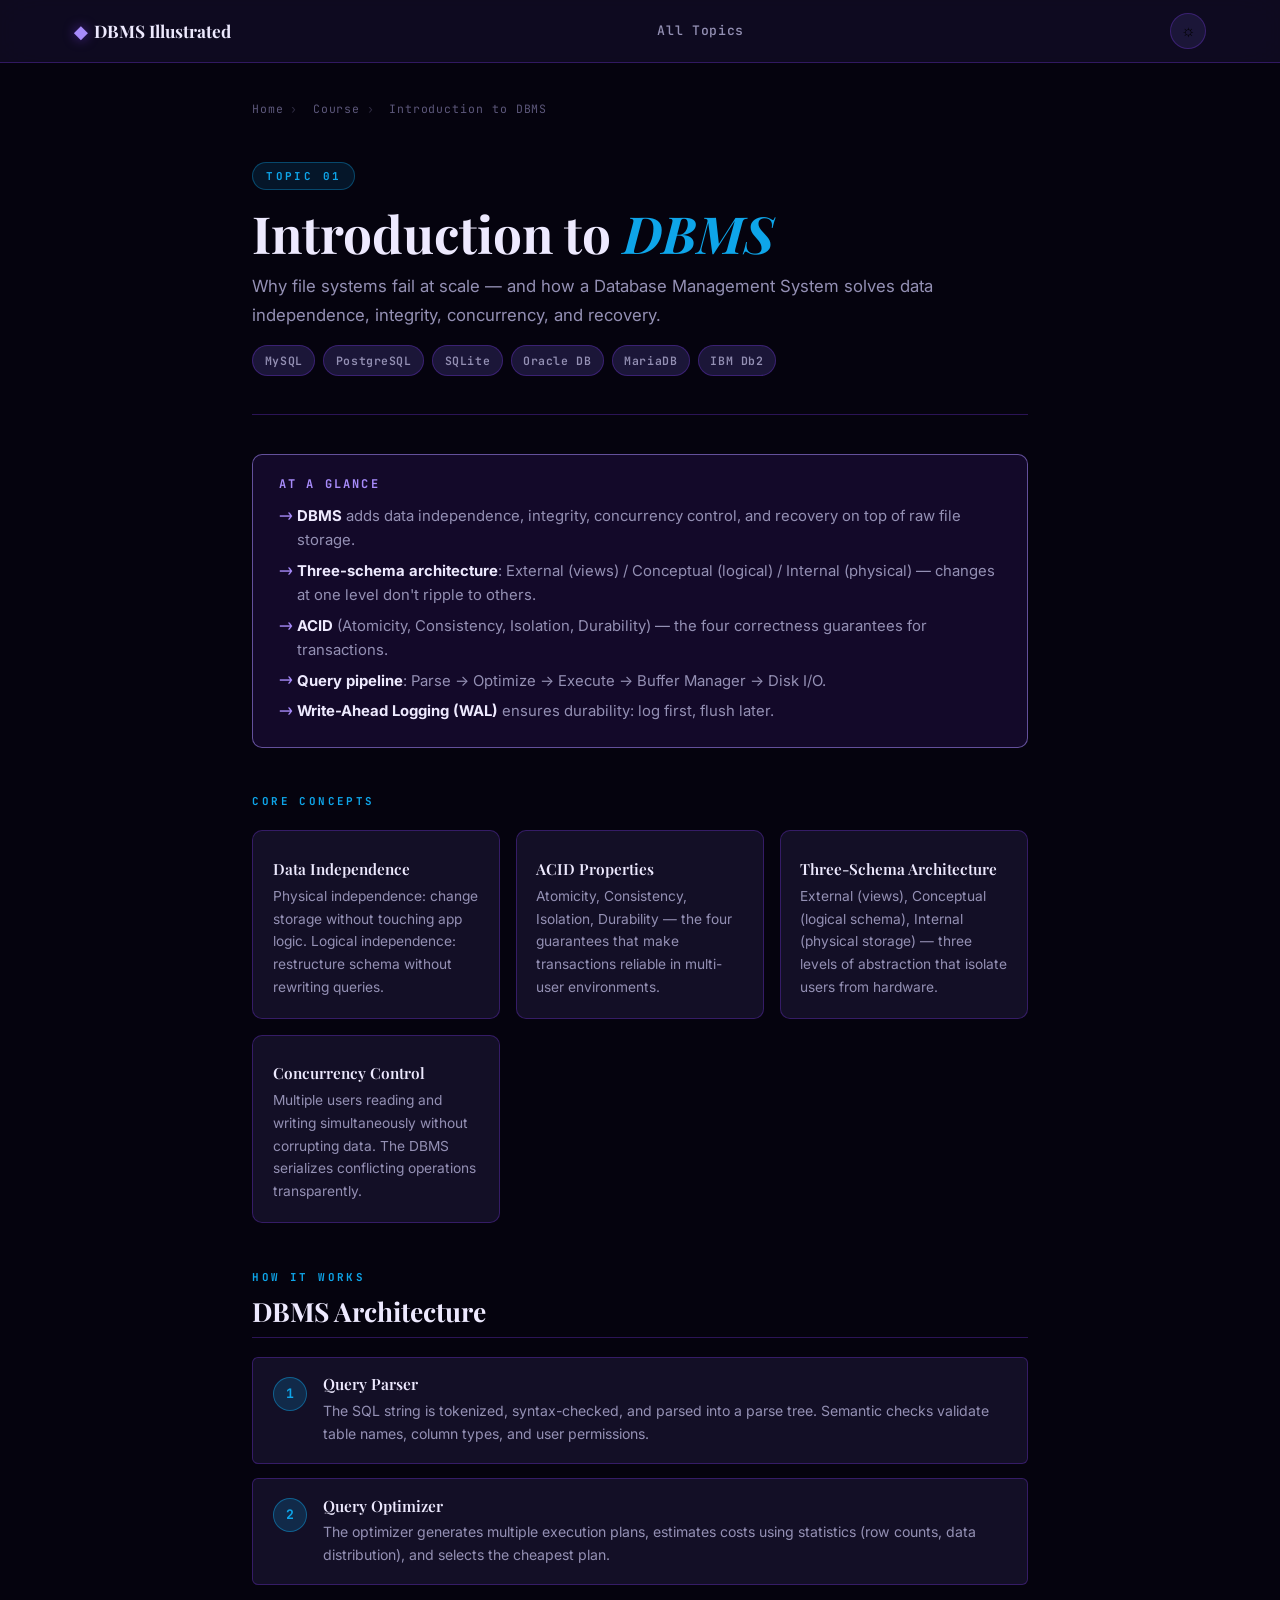
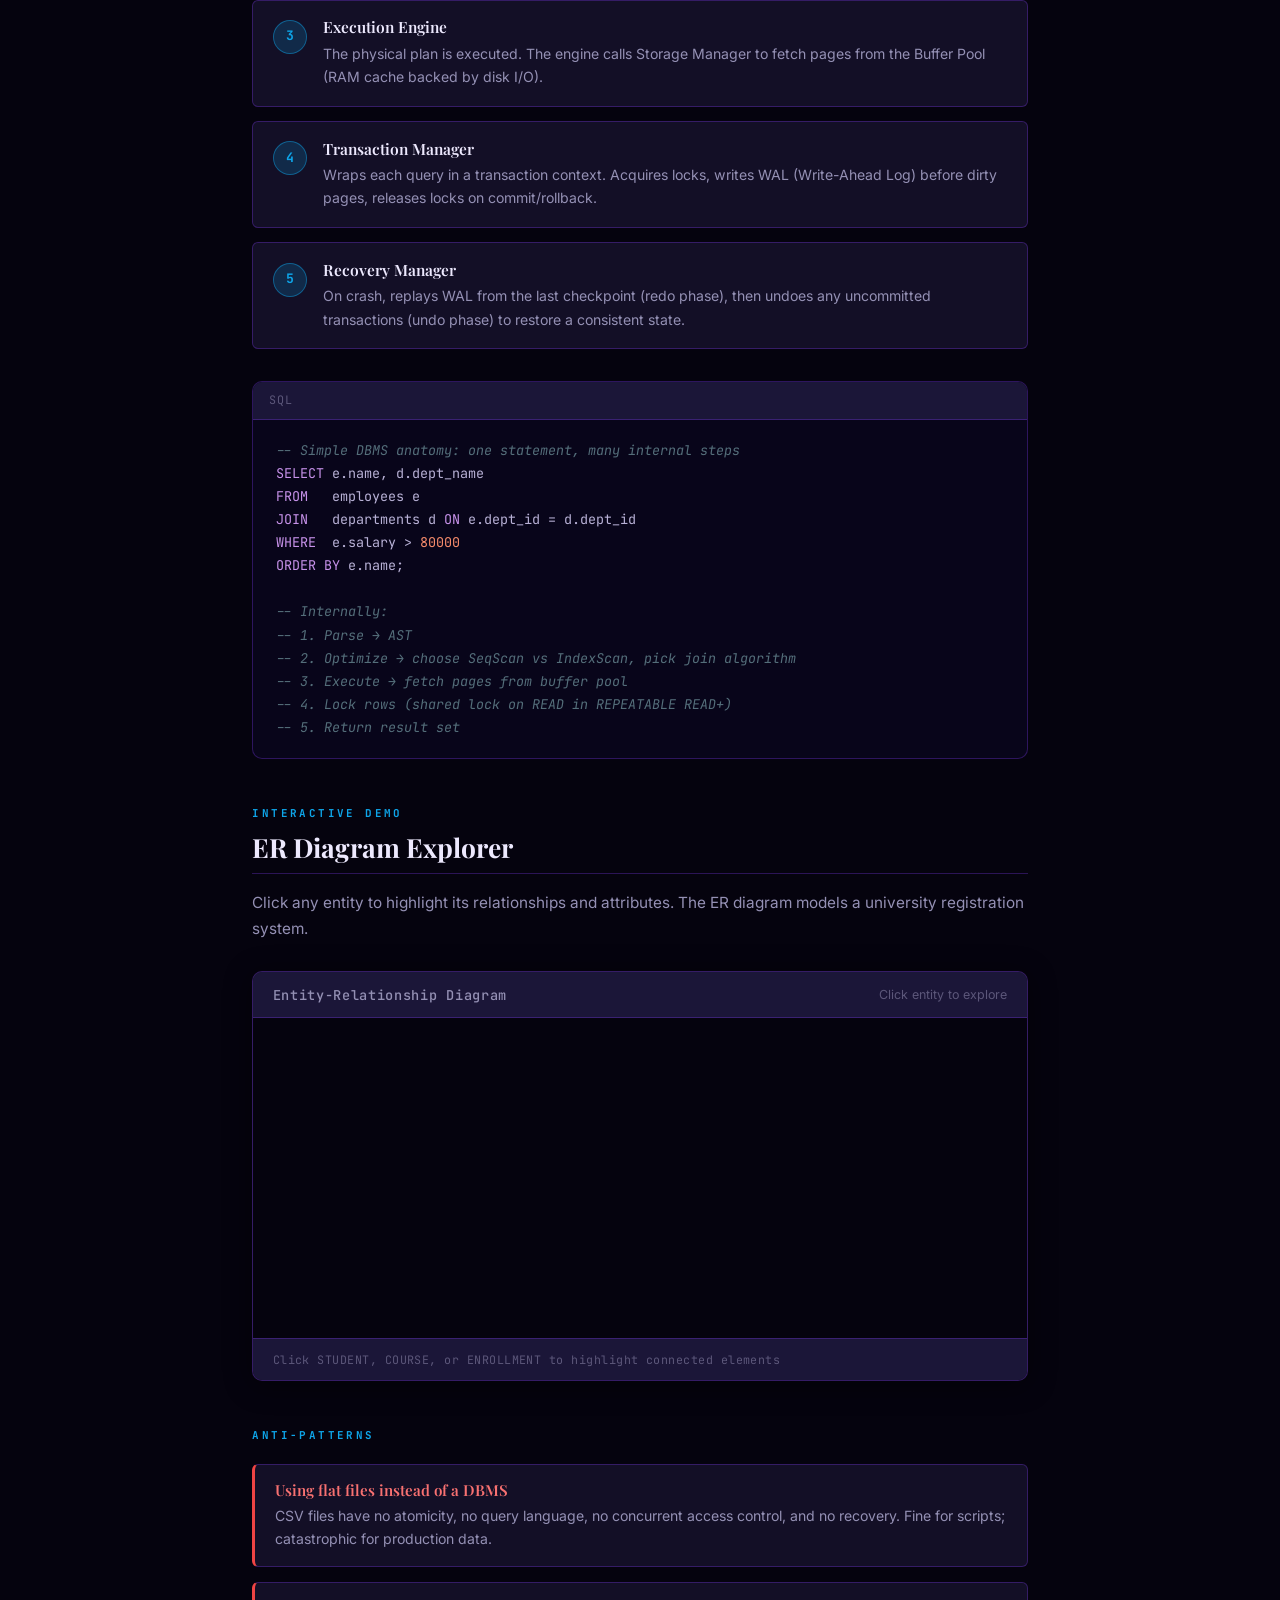
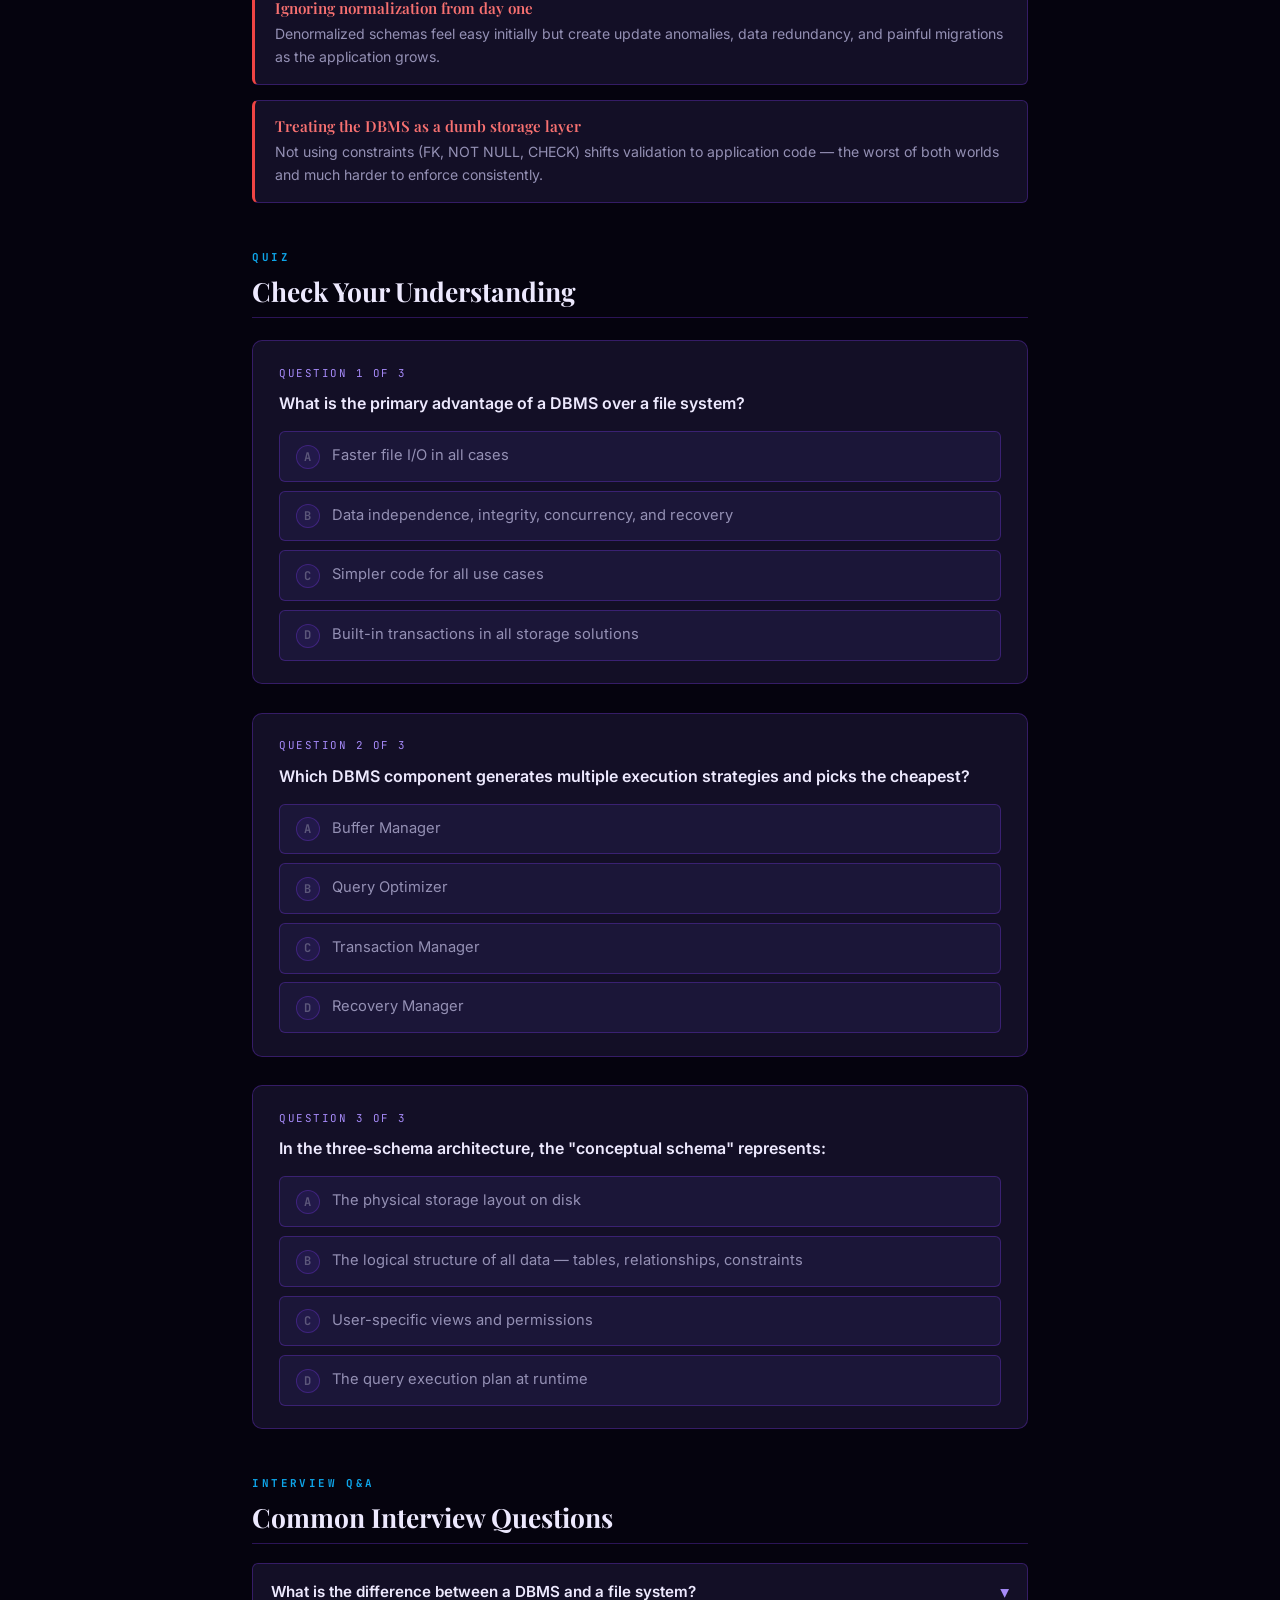
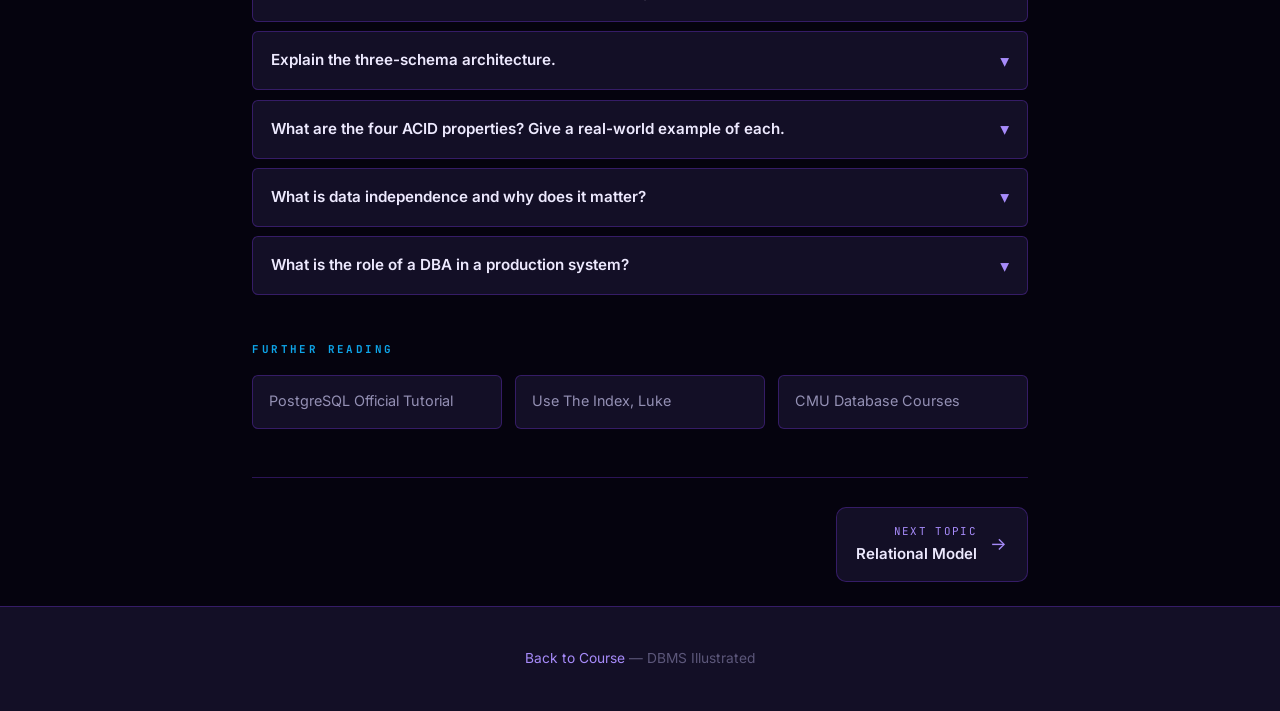
==== commit 0d948753: "redesign: editorial dark theme, Playfair Display, SDC-style polish - Complete CSS overhaul: deep #05" ====
--- a/topics/01-intro.html
+++ b/topics/01-intro.html
@@ -1,27 +1,27 @@
 <!DOCTYPE html>
-<html lang="en" data-theme="dark">
+<html lang="en">
 <head>
   <meta charset="UTF-8">
   <meta name="viewport" content="width=device-width, initial-scale=1.0">
+  <script>try{var t=localStorage.getItem("dbms-theme")||"dark";document.documentElement.setAttribute("data-theme",t)}catch(e){document.documentElement.setAttribute("data-theme","dark")}</script>
   <title>Introduction to DBMS — DBMS Illustrated</title>
-  <link rel="preconnect" href="https://fonts.googleapis.com">
-  <link href="https://fonts.googleapis.com/css2?family=Inter:wght@400;500;600;700;800&family=JetBrains+Mono:wght@400;700&display=swap" rel="stylesheet">
   <link rel="stylesheet" href="../css/style.css">
   <style>:root{--topic-color:#0EA5E9}</style>
 </head>
 <body>
+<div class="reading-progress" id="reading-progress"></div>
 <nav class="navbar">
   <div class="navbar-inner">
-    <a class="navbar-brand" href="../index.html"><span class="brand-icon">🗄</span>DBMS Illustrated</a>
+    <a class="navbar-brand" href="../index.html"><span class="brand-icon" style="color:var(--primary-soft)">&#9670;</span>DBMS Illustrated</a>
     <div class="navbar-links">
       <a href="../index.html#topics">All Topics</a>
     </div>
     <div class="navbar-actions">
-      <button class="btn-icon" id="theme-toggle">☀️</button>
+      <button class="btn-icon" id="theme-toggle" title="Toggle theme">&#9788;</button>
     </div>
   </div>
 </nav>
-<div class="topic-progress"><div class="topic-progress-fill" id="scroll-progress"></div></div>
+</div>
 
 <div class="container">
   <div class="breadcrumb">
@@ -40,26 +40,37 @@
     </div>
   </div>
 
+  <div class="at-a-glance reveal">
+    <h3>At a Glance</h3>
+    <ul>
+      <li><strong>DBMS</strong> adds data independence, integrity, concurrency control, and recovery on top of raw file storage.</li>
+      <li><strong>Three-schema architecture</strong>: External (views) / Conceptual (logical) / Internal (physical) — changes at one level don't ripple to others.</li>
+      <li><strong>ACID</strong> (Atomicity, Consistency, Isolation, Durability) — the four correctness guarantees for transactions.</li>
+      <li><strong>Query pipeline</strong>: Parse → Optimize → Execute → Buffer Manager → Disk I/O.</li>
+      <li><strong>Write-Ahead Logging (WAL)</strong> ensures durability: log first, flush later.</li>
+    </ul>
+  </div>
+
   <!-- Concepts -->
   <div class="section-label">Core Concepts</div>
   <div class="mini-cards">
     <div class="mini-card">
-      <div class="mini-card-icon">🗂</div>
+      <div class="mini-card-icon"></div>
       <h4>Data Independence</h4>
       <p>Physical independence: change storage without touching app logic. Logical independence: restructure schema without rewriting queries.</p>
     </div>
     <div class="mini-card">
-      <div class="mini-card-icon">🔒</div>
+      <div class="mini-card-icon"></div>
       <h4>ACID Properties</h4>
       <p>Atomicity, Consistency, Isolation, Durability — the four guarantees that make transactions reliable in multi-user environments.</p>
     </div>
     <div class="mini-card">
-      <div class="mini-card-icon">🏗</div>
+      <div class="mini-card-icon"></div>
       <h4>Three-Schema Architecture</h4>
       <p>External (views), Conceptual (logical schema), Internal (physical storage) — three levels of abstraction that isolate users from hardware.</p>
     </div>
     <div class="mini-card">
-      <div class="mini-card-icon">👥</div>
+      <div class="mini-card-icon"></div>
       <h4>Concurrency Control</h4>
       <p>Multiple users reading and writing simultaneously without corrupting data. The DBMS serializes conflicting operations transparently.</p>
     </div>
@@ -131,7 +142,7 @@
 
   <div class="demo-section" id="demo-intro">
     <div class="demo-header">
-      <h3>🗺 Entity-Relationship Diagram</h3>
+      <h3>Entity-Relationship Diagram</h3>
       <div class="demo-controls">
         <span style="font-size:.78rem;color:var(--text-muted)">Click entity to explore</span>
       </div>
@@ -144,15 +155,15 @@
   <div class="section-label">Anti-patterns</div>
   <div class="antipatterns">
     <div class="antipattern">
-      <h4>⚠ Using flat files instead of a DBMS</h4>
+      <h4>Using flat files instead of a DBMS</h4>
       <p>CSV files have no atomicity, no query language, no concurrent access control, and no recovery. Fine for scripts; catastrophic for production data.</p>
     </div>
     <div class="antipattern">
-      <h4>⚠ Ignoring normalization from day one</h4>
+      <h4>Ignoring normalization from day one</h4>
       <p>Denormalized schemas feel easy initially but create update anomalies, data redundancy, and painful migrations as the application grows.</p>
     </div>
     <div class="antipattern">
-      <h4>⚠ Treating the DBMS as a dumb storage layer</h4>
+      <h4>Treating the DBMS as a dumb storage layer</h4>
       <p>Not using constraints (FK, NOT NULL, CHECK) shifts validation to application code — the worst of both worlds and much harder to enforce consistently.</p>
     </div>
   </div>
@@ -225,9 +236,9 @@
   <!-- Further Reading -->
   <div class="section-label">Further Reading</div>
   <div class="reading-links">
-    <a class="reading-link" href="https://www.postgresql.org/docs/current/tutorial.html" target="_blank">📖 PostgreSQL Official Tutorial</a>
-    <a class="reading-link" href="https://use-the-index-luke.com/" target="_blank">📖 Use The Index, Luke</a>
-    <a class="reading-link" href="https://db.cs.cmu.edu/courses/" target="_blank">🎓 CMU Database Courses</a>
+    <a class="reading-link" href="https://www.postgresql.org/docs/current/tutorial.html" target="_blank">PostgreSQL Official Tutorial</a>
+    <a class="reading-link" href="https://use-the-index-luke.com/" target="_blank">Use The Index, Luke</a>
+    <a class="reading-link" href="https://db.cs.cmu.edu/courses/" target="_blank">CMU Database Courses</a>
   </div>
 
   <!-- Nav -->
@@ -240,11 +251,8 @@
   </div>
 </div>
 
-<footer>
-  <div class="footer-bottom" style="max-width:1100px;margin:0 auto;padding:16px 24px;font-size:.78rem;color:var(--text-muted);">
-    <a href="../index.html">← Back to Course</a>
-    <span>DBMS Illustrated — Open Source</span>
-  </div>
+<footer class="site-footer" style="margin-top:0">
+  <p class="footer-sub"><a href="../index.html" style="color:var(--primary-soft)">Back to Course</a> &mdash; DBMS Illustrated</p>
 </footer>
 
 <script src="../js/main.js"></script>
--- a/css/style.css
+++ b/css/style.css
@@ -1,514 +1,770 @@
-/* ============================================================
-   DBMS Illustrated — Global Stylesheet
-   ============================================================ */
-
-/* ---------- Custom Properties (Dark Default) ---------- */
+/* =============================================================
+   DBMS Illustrated — style.css  v2.0
+   Editorial dark redesign. Mirrors System Design Illustrated.
+   Playfair Display + Inter + JetBrains Mono. Purple glow system.
+   No emojis in CSS comments. Pure design tokens.
+   ============================================================= */
+@import url('https://fonts.googleapis.com/css2?family=Playfair+Display:ital,wght@0,400;0,600;0,700;0,900;1,400;1,700&family=Inter:wght@300;400;500;600;700&family=JetBrains+Mono:wght@300;400;500;700&display=swap');
+
+/* ── CSS variables (dark default) ───────────────────────────── */
 :root {
-  --primary: #0EA5E9;
-  --topic-color: #0EA5E9;
-  --surface: #0F172A;
-  --surface-2: #1E293B;
-  --surface-3: #243347;
-  --border: #334155;
-  --text: #F1F5F9;
-  --text-soft: #94A3B8;
-  --text-muted: #64748B;
-  --success: #10B981;
-  --error: #EF4444;
-  --warning: #F59E0B;
-  --radius: 12px;
-  --radius-sm: 8px;
-  --transition: 0.2s ease;
-  --shadow: 0 4px 24px rgba(0,0,0,.45);
-  --shadow-sm: 0 2px 8px rgba(0,0,0,.35);
-  --font: 'Inter', system-ui, -apple-system, sans-serif;
-  --font-mono: 'JetBrains Mono', 'Fira Code', monospace;
+  --bg:          #05030e;
+  --surface:     #130f26;
+  --surface-2:   #1b1638;
+  --surface-3:   #22194a;
+  --primary:        #7C3AED;
+  --primary-soft:   #A78BFA;
+  --primary-faint:  rgba(124,58,237,0.12);
+  --secondary:  #F59E0B;
+  --accent:     #10B981;
+  --error:      #EF4444;
+  --text:       #EDE9FE;
+  --text-soft:  #9490B4;
+  --text-muted: #5C577A;
+  --border:         rgba(124,58,237,0.32);
+  --border-hi:      rgba(167,139,250,0.55);
+  --shadow-sm:  0 2px 10px rgba(0,0,0,0.55);
+  --shadow-md:  0 8px 28px rgba(0,0,0,0.65);
+  --shadow-lg:  0 20px 56px rgba(124,58,237,0.28);
+  --glow:       0 0 20px rgba(124,58,237,0.4);
+  --font-display: 'Playfair Display', Georgia, serif;
+  --font-head:    'Playfair Display', Georgia, serif;
+  --font-body:    'Inter', system-ui, sans-serif;
+  --font-mono:    'JetBrains Mono', 'Fira Code', monospace;
+  --radius:    10px;
+  --radius-sm: 6px;
+  --radius-lg: 16px;
+  --transition: 0.3s cubic-bezier(0.22,1,0.36,1);
+  --topic-color: #7C3AED;
 }
 
 [data-theme="light"] {
-  --surface: #F0F4F8;
-  --surface-2: #FFFFFF;
-  --surface-3: #E8EDF3;
-  --border: #CBD5E1;
-  --text: #0F172A;
-  --text-soft: #475569;
-  --text-muted: #94A3B8;
-  --shadow: 0 4px 24px rgba(0,0,0,.08);
-  --shadow-sm: 0 2px 8px rgba(0,0,0,.06);
-}
-
-/* ---------- Reset ---------- */
-*,*::before,*::after { box-sizing:border-box; margin:0; padding:0; }
-html { scroll-behavior:smooth; font-size:16px; }
+  --bg:        #f5f3ff;
+  --surface:   #ffffff;
+  --surface-2: #f0ecff;
+  --surface-3: #e8e3fa;
+  --border:    rgba(124,58,237,0.18);
+  --border-hi: rgba(124,58,237,0.4);
+  --text:      #1a1535;
+  --text-soft: #4a4668;
+  --text-muted:#8884a0;
+  --shadow-sm: 0 2px 8px rgba(33,29,53,0.07);
+  --shadow-md: 0 8px 24px rgba(33,29,53,0.11);
+  --shadow-lg: 0 20px 48px rgba(124,58,237,0.16);
+  --primary-faint: rgba(124,58,237,0.08);
+  --glow:      0 0 16px rgba(124,58,237,0.2);
+}
+
+/* ── Reset ──────────────────────────────────────────────────── */
+*, *::before, *::after { box-sizing: border-box; margin: 0; padding: 0; }
+html { scroll-behavior: smooth; }
 body {
-  font-family: var(--font);
+  font-family: var(--font-body);
+  background: var(--bg);
+  color: var(--text);
+  line-height: 1.72;
+  -webkit-font-smoothing: antialiased;
+  overflow-x: hidden;
+  transition: background 0.4s ease, color 0.4s ease;
+}
+h1,h2,h3,h4 { font-family: var(--font-head); line-height: 1.2; }
+a { color: var(--primary-soft); text-decoration: none; }
+a:hover { color: var(--primary-soft); }
+img,svg { max-width: 100%; }
+table { border-collapse: collapse; width: 100%; }
+code {
+  font-family: var(--font-mono); font-size: 0.88em;
+  background: var(--surface-2); border: 1px solid var(--border);
+  padding: 0.1em 0.4em; border-radius: 4px; color: var(--primary-soft);
+}
+::selection { background: var(--primary); color: #fff; }
+
+/* ── Reading progress bar ───────────────────────────────────── */
+.reading-progress {
+  position: fixed; top: 0; left: 0;
+  height: 2px; width: 0%;
+  background: linear-gradient(90deg, var(--primary), var(--secondary));
+  z-index: 1001;
+  border-radius: 0 2px 2px 0;
+  box-shadow: 0 0 14px var(--primary), 0 0 28px rgba(124,58,237,0.4);
+  transition: width 80ms linear;
+}
+/* compat: older pages use #scroll-progress inside .topic-progress */
+.topic-progress { display: none; }
+#scroll-progress { display: none; }
+
+/* ── Navbar ─────────────────────────────────────────────────── */
+.navbar {
+  position: fixed; top: 0; left: 0; right: 0; z-index: 1000;
+  background: color-mix(in srgb, var(--surface) 72%, transparent);
+  backdrop-filter: blur(20px) saturate(180%);
+  -webkit-backdrop-filter: blur(20px) saturate(180%);
+  border-bottom: 1px solid var(--border);
+  transition: background var(--transition);
+}
+.navbar-inner {
+  max-width: 1180px; margin: 0 auto;
+  padding: 0.8rem 1.5rem;
+  display: flex; align-items: center; justify-content: space-between; gap: 1rem;
+}
+.navbar-brand {
+  font-family: var(--font-head); font-weight: 700; font-size: 1.08rem;
+  color: var(--text); display: flex; align-items: center; gap: 0.45rem;
+  white-space: nowrap;
+}
+.brand-icon { filter: drop-shadow(0 0 6px rgba(124,58,237,0.6)); }
+.navbar-links { display: flex; align-items: center; gap: 1.4rem; }
+.navbar-links a {
+  font-family: var(--font-mono); font-size: 0.82rem; letter-spacing: 0.05em;
+  color: var(--text-soft); font-weight: 500;
+  transition: color var(--transition);
+  position: relative;
+}
+.navbar-links a::after {
+  content: ''; position: absolute; left: 0; bottom: -3px;
+  width: 0; height: 1px; background: var(--primary-soft);
+  transition: width var(--transition);
+}
+.navbar-links a:hover { color: var(--primary-soft); }
+.navbar-links a:hover::after { width: 100%; }
+.btn-icon {
+  background: var(--surface-2); border: 1px solid var(--border);
+  border-radius: 50%; width: 36px; height: 36px; cursor: pointer;
+  display: grid; place-items: center; font-size: 1rem;
+  transition: transform var(--transition), box-shadow var(--transition);
+}
+.btn-icon:hover { transform: rotate(22deg) scale(1.1); box-shadow: 0 0 14px var(--primary); }
+
+/* ── Scroll reveal ──────────────────────────────────────────── */
+.reveal {
+  opacity: 0;
+  transform: translateY(28px);
+  transition: opacity 0.65s ease, transform 0.65s cubic-bezier(0.22,1,0.36,1);
+}
+.reveal.visible { opacity: 1; transform: none; }
+
+/* ── Container ──────────────────────────────────────────────── */
+.container {
+  max-width: 820px; margin: 0 auto; padding: 0 1.4rem;
+  padding-top: 5rem;
+}
+
+/* ── Breadcrumb ─────────────────────────────────────────────── */
+.breadcrumb {
+  font-family: var(--font-mono); font-size: 0.72rem; letter-spacing: 0.08em;
+  color: var(--text-muted); margin: 1.2rem 0 0.6rem;
+}
+.breadcrumb a { color: var(--text-muted); }
+.breadcrumb a:hover { color: var(--primary-soft); }
+.breadcrumb-sep { margin: 0 0.4rem; opacity: 0.5; }
+
+/* ── Topic header ───────────────────────────────────────────── */
+.topic-header {
+  padding: 2rem 0 1.6rem;
+  border-bottom: 1px solid var(--border);
+  margin-bottom: 2.4rem;
+}
+.topic-badge {
+  display: inline-block;
+  font-family: var(--font-mono); font-size: 0.68rem; font-weight: 700;
+  letter-spacing: 0.22em; text-transform: uppercase;
+  color: var(--topic-color);
+  background: color-mix(in srgb, var(--topic-color) 12%, transparent);
+  border: 1px solid color-mix(in srgb, var(--topic-color) 35%, transparent);
+  padding: 0.25rem 0.8rem; border-radius: 999px; margin-bottom: 0.9rem;
+}
+.topic-header h1 {
+  font-size: clamp(2rem, 5vw, 3.2rem);
+  font-weight: 700; line-height: 1.1;
+  color: var(--text); margin-bottom: 0.7rem;
+}
+.topic-header h1 .accent { color: var(--topic-color); font-style: italic; }
+.subtitle {
+  font-size: 1.05rem; color: var(--text-soft); line-height: 1.7;
+  max-width: 66ch; margin-bottom: 1rem;
+}
+.topic-meta { display: flex; gap: 0.5rem; flex-wrap: wrap; margin: 0.8rem 0; }
+.tag {
+  font-family: var(--font-mono); font-size: 0.73rem; letter-spacing: 0.06em;
+  color: var(--text-soft); background: var(--surface-2);
+  border: 1px solid var(--border); padding: 0.25rem 0.7rem;
+  border-radius: 999px;
+}
+
+/* ── Company badges ─────────────────────────────────────────── */
+.company-badges { display: flex; flex-wrap: wrap; gap: 0.5rem; margin: 0.8rem 0; }
+.badge {
+  font-family: var(--font-mono); font-size: 0.72rem; font-weight: 600;
+  letter-spacing: 0.05em; color: var(--text-soft);
+  background: var(--surface-2); border: 1px solid var(--border);
+  padding: 0.28rem 0.72rem; border-radius: 999px;
+  transition: border-color var(--transition), color var(--transition);
+}
+.badge:hover { border-color: var(--primary-soft); color: var(--primary-soft); }
+
+/* ── At-a-glance box ────────────────────────────────────────── */
+.at-a-glance {
+  background: var(--primary-faint);
+  border: 1px solid var(--border-hi);
+  border-radius: var(--radius);
+  padding: 1.4rem 1.6rem;
+  margin: 0 0 2.2rem;
+}
+.at-a-glance h3 {
+  font-family: var(--font-mono); font-size: 0.75rem; letter-spacing: 0.18em;
+  text-transform: uppercase; color: var(--primary-soft); margin-bottom: 0.85rem;
+}
+.at-a-glance ul { list-style: none; display: flex; flex-direction: column; gap: 0.45rem; }
+.at-a-glance li {
+  font-size: 0.93rem; color: var(--text-soft); line-height: 1.6;
+  padding-left: 1.2em; position: relative;
+}
+.at-a-glance li::before { content: '->'; position: absolute; left: 0; color: var(--primary-soft); font-weight: 700; font-family: var(--font-mono); font-size: 0.75rem; top: 0.15em; }
+.at-a-glance li strong { color: var(--text); }
+
+/* ── Section block ──────────────────────────────────────────── */
+.section-block { margin: 2.8rem 0; }
+.section-block h2 {
+  font-size: 1.65rem; font-weight: 700; color: var(--text);
+  margin-bottom: 0.9rem; padding-bottom: 0.55rem;
+  border-bottom: 1px solid var(--border);
+}
+.section-block h3 {
+  font-size: 1.1rem; font-weight: 600; color: var(--text); margin: 1.4rem 0 0.5rem;
+}
+.section-block p {
+  color: var(--text-soft); font-size: 0.97rem; line-height: 1.78; margin-bottom: 0.85rem;
+}
+.section-block p strong { color: var(--text); }
+
+/* ── Section label (small caps) ─────────────────────────────── */
+.section-label {
+  font-family: var(--font-mono); font-size: 0.68rem; font-weight: 700;
+  letter-spacing: 0.22em; text-transform: uppercase;
+  color: var(--topic-color); margin: 2.8rem 0 0.6rem;
+}
+.section-title {
+  font-size: 1.65rem; font-weight: 700; margin-bottom: 1rem;
+  padding-bottom: 0.55rem; border-bottom: 1px solid var(--border);
+}
+.section-desc { color: var(--text-soft); font-size: 0.96rem; margin-bottom: 1.4rem; line-height: 1.7; }
+
+/* ── Mini cards ─────────────────────────────────────────────── */
+.mini-cards {
+  display: grid;
+  grid-template-columns: repeat(auto-fill, minmax(210px,1fr));
+  gap: 1rem; margin: 1.2rem 0 2rem;
+}
+.mini-card {
+  background: var(--surface); border: 1px solid var(--border);
+  border-radius: var(--radius); padding: 1.2rem;
+  transition: border-color var(--transition), box-shadow var(--transition), transform 0.2s ease;
+}
+.mini-card:hover {
+  border-color: color-mix(in srgb, var(--topic-color) 60%, transparent);
+  box-shadow: 0 4px 20px color-mix(in srgb, var(--topic-color) 18%, transparent);
+  transform: translateY(-3px);
+}
+.mini-card-icon { font-size: 1.5rem; margin-bottom: 0.6rem; display: block; line-height: 1; }
+.mini-card h4 { font-size: 0.96rem; font-weight: 600; margin-bottom: 0.4rem; }
+.mini-card p { font-size: 0.86rem; color: var(--text-soft); line-height: 1.65; margin: 0; }
+
+/* ── Steps ──────────────────────────────────────────────────── */
+.steps { display: flex; flex-direction: column; gap: 0.9rem; margin: 1.2rem 0 2rem; }
+.step-item {
+  display: flex; align-items: flex-start; gap: 1rem;
+  background: var(--surface); border: 1px solid var(--border);
+  border-radius: var(--radius-sm); padding: 1.1rem 1.2rem;
+  transition: border-color var(--transition), box-shadow var(--transition);
+}
+.step-item:hover {
+  border-color: color-mix(in srgb, var(--topic-color) 50%, transparent);
+  box-shadow: 0 2px 14px color-mix(in srgb, var(--topic-color) 12%, transparent);
+}
+.step-num {
+  flex: none; width: 34px; height: 34px; border-radius: 50%;
+  background: color-mix(in srgb, var(--topic-color) 18%, transparent);
+  border: 1.5px solid color-mix(in srgb, var(--topic-color) 45%, transparent);
+  color: var(--topic-color);
+  font-family: var(--font-mono); font-size: 0.82rem; font-weight: 700;
+  display: flex; align-items: center; justify-content: center;
+  margin-top: 0.1rem;
+}
+.step-item > div:not(.step-num) { flex: 1; min-width: 0; }
+.step-item h4 { font-size: 0.97rem; font-weight: 600; margin-bottom: 0.3rem; }
+.step-item p { font-size: 0.88rem; color: var(--text-soft); line-height: 1.65; margin: 0; }
+
+/* ── Diagram box ────────────────────────────────────────────── */
+.diagram-box {
+  background: color-mix(in srgb, var(--surface) 90%, transparent);
+  border: 1px solid var(--border); border-radius: var(--radius);
+  padding: 1.4rem; margin: 1.4rem 0; overflow-x: auto;
+}
+.diagram-box svg { display: block; max-width: 100%; margin: 0 auto; }
+.diagram-caption {
+  font-family: var(--font-mono); font-size: 0.75rem; letter-spacing: 0.04em;
+  color: var(--text-muted); text-align: center; margin-top: 0.85rem;
+}
+
+/* ── Code block ─────────────────────────────────────────────── */
+.code-block {
+  background: #08051a; border: 1px solid var(--border);
+  border-radius: var(--radius); margin: 1.4rem 0; overflow: hidden;
+}
+.cb-header {
+  display: flex; align-items: center; gap: 0.6rem;
+  padding: 0.5rem 1rem; background: var(--surface-2);
+  border-bottom: 1px solid var(--border);
+}
+.cb-dots { display: flex; gap: 5px; }
+.cb-dot { width: 11px; height: 11px; border-radius: 50%; }
+.cb-dot:nth-child(1) { background: #FF5F57; }
+.cb-dot:nth-child(2) { background: #FFBD2E; }
+.cb-dot:nth-child(3) { background: #28C940; }
+.cb-lang {
+  font-family: var(--font-mono); font-size: 0.73rem; letter-spacing: 0.08em;
+  color: var(--text-muted); text-transform: uppercase;
+}
+.code-block pre {
+  padding: 1.2rem 1.4rem; font-family: var(--font-mono);
+  font-size: 0.84rem; line-height: 1.72; overflow-x: auto; color: #b8b1d6;
+}
+.code-block .kw  { color: #c792ea; }
+.code-block .fn  { color: #82aaff; }
+.code-block .str { color: #c3e88d; }
+.code-block .num { color: #f78c6c; }
+.code-block .cmt { color: #546e7a; font-style: italic; }
+
+/* ── Table ──────────────────────────────────────────────────── */
+.table-wrap { overflow-x: auto; margin: 1.2rem 0; border: 1px solid var(--border); border-radius: var(--radius); }
+.compare-table { width: 100%; border-collapse: collapse; font-size: 0.88rem; }
+.compare-table thead tr { background: var(--surface-2); }
+.compare-table th {
+  padding: 0.65rem 0.9rem; text-align: left;
+  font-family: var(--font-mono); font-size: 0.72rem; letter-spacing: 0.1em;
+  text-transform: uppercase; color: var(--primary-soft); font-weight: 600;
+  border-bottom: 1px solid var(--border);
+}
+.compare-table td {
+  padding: 0.62rem 0.9rem; color: var(--text-soft);
+  border-bottom: 1px solid rgba(124,58,237,0.1);
+  vertical-align: top;
+}
+.compare-table tr:last-child td { border-bottom: none; }
+.compare-table tr:hover td { background: var(--primary-faint); }
+
+/* ── Callout ─────────────────────────────────────────────────── */
+.callout {
+  display: flex; align-items: flex-start; gap: 0.85rem;
+  border: 1px solid var(--border); border-radius: var(--radius-sm);
+  padding: 1rem 1.1rem; margin: 1.2rem 0; background: var(--surface);
+}
+.callout-icon { font-size: 1.1rem; flex: none; margin-top: 0.1rem; }
+.callout p { font-size: 0.9rem; color: var(--text-soft); margin: 0; line-height: 1.65; }
+.callout p strong { color: var(--text); }
+.callout.warn { border-color: rgba(245,158,11,0.4); background: rgba(245,158,11,0.05); }
+.callout.tip  { border-color: rgba(16,185,129,0.4);  background: rgba(16,185,129,0.05); }
+.callout.info { border-color: var(--border-hi);      background: var(--primary-faint); }
+
+/* ── Interactive Demo shell ─────────────────────────────────── */
+.demo-section {
+  background: var(--surface); border: 1px solid var(--border);
+  border-radius: var(--radius); overflow: hidden; margin: 1.8rem 0;
+  box-shadow: 0 4px 28px rgba(0,0,0,0.45), inset 0 1px 0 rgba(255,255,255,0.04);
+}
+.demo-header {
+  display: flex; align-items: center; justify-content: space-between; gap: 0.8rem;
+  padding: 0.75rem 1.2rem; background: var(--surface-2);
+  border-bottom: 1px solid var(--border); flex-wrap: wrap;
+}
+.demo-header h3 {
+  font-family: var(--font-mono); font-size: 0.85rem; font-weight: 500;
+  letter-spacing: 0.05em; color: var(--text-soft); margin: 0;
+}
+.demo-controls { display: flex; gap: 0.5rem; flex-wrap: wrap; }
+.demo-btn {
+  font-family: var(--font-mono); font-size: 0.78rem; letter-spacing: 0.05em;
+  padding: 0.4rem 0.85rem; border-radius: var(--radius-sm);
+  border: 1px solid var(--border); background: var(--surface-3);
+  color: var(--text-soft); cursor: pointer;
+  transition: border-color var(--transition), color var(--transition), box-shadow var(--transition);
+}
+.demo-btn:hover { border-color: var(--primary-soft); color: var(--primary-soft); box-shadow: 0 0 10px rgba(124,58,237,0.2); }
+.demo-btn.active { border-color: var(--primary-soft); color: var(--primary-soft); background: rgba(124,58,237,0.12); }
+.demo-canvas-wrap {
+  display: flex; align-items: center; justify-content: center;
+  background: #05030e; min-height: 320px; padding: 1rem;
+  position: relative; overflow: hidden;
+}
+.demo-canvas-wrap canvas { border-radius: 4px; display: block; }
+.demo-hint {
+  padding: 0.65rem 1.2rem;
+  font-family: var(--font-mono); font-size: 0.73rem; letter-spacing: 0.04em;
+  color: var(--text-muted); border-top: 1px solid var(--border);
+  background: var(--surface-2);
+}
+.demo-input {
+  font-family: var(--font-mono); font-size: 0.83rem;
+  background: var(--surface-3); border: 1px solid var(--border);
+  color: var(--text); border-radius: var(--radius-sm);
+  padding: 0.38rem 0.7rem; outline: none; width: 220px;
+  transition: border-color var(--transition);
+}
+.demo-input:focus { border-color: var(--primary-soft); box-shadow: 0 0 0 3px rgba(124,58,237,0.15); }
+
+/* ── Quiz ───────────────────────────────────────────────────── */
+.quiz-section { display: flex; flex-direction: column; gap: 1.8rem; margin: 1.4rem 0 2rem; }
+.quiz-question {
+  background: var(--surface); border: 1px solid var(--border);
+  border-radius: var(--radius); padding: 1.4rem 1.6rem;
+  transition: border-color var(--transition);
+}
+.quiz-question:hover { border-color: var(--border-hi); }
+.quiz-q-num {
+  font-family: var(--font-mono); font-size: 0.68rem; letter-spacing: 0.14em;
+  text-transform: uppercase; color: var(--primary-soft); margin-bottom: 0.55rem;
+}
+.quiz-q-text { font-size: 1rem; font-weight: 600; margin-bottom: 1rem; color: var(--text); line-height: 1.5; }
+.quiz-options { display: flex; flex-direction: column; gap: 0.55rem; }
+.quiz-option {
+  display: flex; align-items: flex-start; gap: 0.75rem;
+  padding: 0.75rem 1rem;
+  background: var(--surface-2); border: 1px solid var(--border);
+  border-radius: var(--radius-sm); cursor: pointer;
+  font-size: 0.92rem; color: var(--text-soft); line-height: 1.55;
+  transition: border-color var(--transition), background var(--transition);
+  user-select: none;
+}
+.quiz-option:hover { border-color: var(--primary-soft); background: var(--primary-faint); }
+.quiz-option.correct { border-color: #10B981; background: rgba(16,185,129,0.1); color: var(--text); }
+.quiz-option.wrong   { border-color: #EF4444; background: rgba(239,68,68,0.1);  color: var(--text-muted); }
+.quiz-option.disabled { pointer-events: none; }
+.opt-letter {
+  flex: none; width: 24px; height: 24px; border-radius: 50%;
+  background: var(--surface-3); border: 1px solid var(--border);
+  font-family: var(--font-mono); font-size: 0.75rem; font-weight: 700;
+  display: flex; align-items: center; justify-content: center;
+  color: var(--text-muted); margin-top: 0.05rem;
+}
+.quiz-feedback {
+  display: none; margin-top: 1rem; padding: 0.9rem 1.1rem;
+  border-radius: var(--radius-sm); font-size: 0.9rem; line-height: 1.65;
+}
+.quiz-feedback.show { display: block; animation: fadeUp 0.35s ease both; }
+.quiz-feedback.correct-fb { background: rgba(16,185,129,0.08); border: 1px solid rgba(16,185,129,0.28); color: #34D399; }
+.quiz-feedback.wrong-fb   { background: rgba(239,68,68,0.08);  border: 1px solid rgba(239,68,68,0.28);  color: #F87171; }
+
+/* ── Q&A accordion ──────────────────────────────────────────── */
+.qa-section { display: flex; flex-direction: column; gap: 0.6rem; margin: 1.2rem 0 2rem; }
+.qa-item {
+  background: var(--surface); border: 1px solid var(--border);
+  border-radius: var(--radius-sm); overflow: hidden;
+  transition: border-color var(--transition);
+}
+.qa-item:hover, .qa-item.open { border-color: var(--primary-soft); }
+.qa-q {
+  width: 100%; text-align: left; padding: 0.95rem 1.1rem;
+  background: none; border: none; cursor: pointer;
+  color: var(--text); font-size: 0.95rem; font-weight: 600;
+  line-height: 1.5; font-family: var(--font-body);
+  display: flex; align-items: center; justify-content: space-between; gap: 1rem;
+}
+.qa-chevron {
+  flex: none; font-size: 1.1rem; color: var(--primary-soft);
+  transition: transform 0.25s ease; display: inline-block;
+}
+.qa-item.open .qa-chevron { transform: rotate(180deg); }
+.qa-a {
+  max-height: 0; overflow: hidden;
+  transition: max-height 0.4s cubic-bezier(0.4,0,0.2,1);
+}
+.qa-item.open .qa-a { max-height: 900px; }
+.qa-a-inner {
+  padding: 0.2rem 1.1rem 1rem;
+  font-size: 0.9rem; color: var(--text-soft); line-height: 1.72;
+}
+.qa-a-inner strong { color: var(--text); }
+.qa-a-inner code { font-size: 0.82em; }
+
+/* ── Anti-patterns ──────────────────────────────────────────── */
+.antipatterns { display: flex; flex-direction: column; gap: 0.9rem; margin: 1.2rem 0 2rem; }
+.antipattern {
+  background: var(--surface); border: 1px solid var(--border);
+  border-left: 3px solid #EF4444; border-radius: var(--radius-sm);
+  padding: 1rem 1.2rem;
+  transition: border-color var(--transition), box-shadow var(--transition);
+}
+.antipattern:hover { border-left-color: #F87171; box-shadow: 0 4px 16px rgba(239,68,68,0.12); }
+.antipattern h4 { font-size: 0.95rem; font-weight: 600; margin-bottom: 0.3rem; color: #F87171; }
+.antipattern p  { font-size: 0.88rem; color: var(--text-soft); line-height: 1.65; margin: 0; }
+
+/* ── Reading links ──────────────────────────────────────────── */
+.reading-links {
+  display: grid; grid-template-columns: repeat(auto-fill, minmax(240px,1fr));
+  gap: 0.85rem; margin: 1rem 0 2rem;
+}
+.reading-link {
+  display: block; padding: 0.85rem 1rem;
+  background: var(--surface); border: 1px solid var(--border);
+  border-radius: var(--radius-sm); color: var(--text-soft); font-size: 0.9rem;
+  transition: border-color var(--transition), color var(--transition), transform 0.2s ease;
+}
+.reading-link:hover { border-color: var(--primary-soft); color: var(--primary-soft); transform: translateY(-2px); }
+
+/* ── Modal ──────────────────────────────────────────────────── */
+.modal-overlay {
+  display: none; position: fixed; inset: 0; z-index: 2000;
+  background: rgba(5,3,14,0.85); backdrop-filter: blur(8px);
+  align-items: center; justify-content: center;
+}
+.modal-overlay.open { display: flex; animation: fadeIn 0.25s ease; }
+.modal {
+  background: var(--surface); border: 1px solid var(--border-hi);
+  border-radius: var(--radius-lg); padding: 1.6rem;
+  width: min(580px, 92vw); max-height: 80vh;
+  overflow: auto; box-shadow: var(--shadow-lg);
+  animation: scaleIn 0.25s ease;
+}
+.modal-header { display: flex; align-items: center; justify-content: space-between; margin-bottom: 1rem; }
+.modal-header h3 { font-size: 1.1rem; }
+.modal-close {
+  width: 30px; height: 30px; border-radius: 6px;
+  background: var(--surface-2); border: 1px solid var(--border);
+  color: var(--text-soft); cursor: pointer; font-size: 0.9rem;
+  display: flex; align-items: center; justify-content: center;
+  transition: background var(--transition);
+}
+.modal-close:hover { background: var(--error); color: #fff; }
+.modal pre {
+  font-family: var(--font-mono); font-size: 0.82rem;
+  background: #08051a; padding: 1rem; border-radius: var(--radius-sm);
+  overflow-x: auto; line-height: 1.65; color: var(--text-soft);
+}
+
+/* ── Topic nav (prev/next) ──────────────────────────────────── */
+.topic-nav {
+  display: flex; justify-content: space-between; gap: 1rem;
+  margin: 3rem 0 1.5rem; padding-top: 1.8rem;
+  border-top: 1px solid var(--border);
+}
+.topic-nav-link {
+  display: flex; align-items: center; gap: 0.85rem;
+  padding: 0.9rem 1.2rem;
+  background: var(--surface); border: 1px solid var(--border);
+  border-radius: var(--radius); color: var(--text);
+  min-width: 140px; max-width: 260px;
+  transition: border-color var(--transition), box-shadow var(--transition), transform 0.2s ease;
+}
+.topic-nav-link:hover {
+  border-color: var(--primary-soft);
+  box-shadow: 0 4px 18px rgba(124,58,237,0.18);
+  transform: translateY(-2px); color: var(--text);
+}
+.topic-nav-link.next { margin-left: auto; flex-direction: row-reverse; text-align: right; }
+.topic-nav-arrow { font-size: 1.1rem; color: var(--primary-soft); }
+.topic-nav-label {
+  font-family: var(--font-mono); font-size: 0.68rem; letter-spacing: 0.12em;
+  text-transform: uppercase; color: var(--primary-soft);
+}
+.topic-nav-title { font-size: 0.94rem; font-weight: 600; color: var(--text); }
+
+/* ── HOME: Hero ─────────────────────────────────────────────── */
+.hero {
+  position: relative; min-height: 100vh; overflow: hidden;
+  display: grid; grid-template-columns: 1fr 1fr; align-items: center;
+  background: radial-gradient(ellipse 900px 600px at 20% 50%, rgba(124,58,237,0.16) 0%, transparent 65%), var(--bg);
+  padding-top: 5rem;
+}
+.hero-inner {
+  position: relative; z-index: 2;
+  padding: 4rem clamp(1.5rem,3vw,3rem) 4rem clamp(1.5rem,5vw,5rem);
+}
+.hero-badge {
+  display: inline-flex; align-items: center; gap: 0.4rem;
+  background: var(--primary-faint); border: 1px solid rgba(124,58,237,0.35);
+  border-radius: 999px; padding: 0.3rem 0.85rem;
+  font-family: var(--font-mono); font-size: 0.72rem; letter-spacing: 0.1em;
+  color: var(--primary-soft); margin-bottom: 1.4rem;
+}
+.hero-badge-dot {
+  width: 6px; height: 6px; border-radius: 50%;
+  background: var(--primary-soft); animation: pulse 2s ease-in-out infinite;
+}
+.hero h1 {
+  font-family: var(--font-display);
+  font-size: clamp(2.4rem, 5vw, 3.8rem);
+  font-weight: 900; line-height: 1.08; color: var(--text); margin-bottom: 1.2rem;
+}
+.hero h1 em { font-style: italic; color: var(--primary-soft); }
+.hero-sub {
+  font-size: 1.05rem; color: var(--text-soft); line-height: 1.7;
+  max-width: 50ch; margin-bottom: 2rem;
+}
+.hero-ctas { display: flex; gap: 0.85rem; flex-wrap: wrap; margin-bottom: 2.5rem; }
+.btn-primary {
+  padding: 0.75rem 1.8rem; border-radius: var(--radius-sm);
+  background: var(--primary); color: #fff; font-weight: 600; font-size: 0.94rem;
+  border: 1px solid var(--primary); cursor: pointer;
+  transition: background var(--transition), box-shadow var(--transition), transform 0.2s ease;
+}
+.btn-primary:hover { background: #6d28d9; box-shadow: 0 0 20px rgba(124,58,237,0.5); transform: translateY(-2px); color: #fff; }
+.btn-outline {
+  padding: 0.75rem 1.6rem; border-radius: var(--radius-sm);
+  background: transparent; color: var(--text-soft); font-weight: 500; font-size: 0.94rem;
+  border: 1px solid var(--border); cursor: pointer;
+  transition: border-color var(--transition), color var(--transition), transform 0.2s ease;
+}
+.btn-outline:hover { border-color: var(--primary-soft); color: var(--primary-soft); transform: translateY(-2px); }
+.hero-stats { display: flex; gap: 2.2rem; flex-wrap: wrap; }
+.hero-stat-val {
+  font-family: var(--font-display); font-size: 2rem; font-weight: 700;
+  color: var(--text); line-height: 1;
+}
+.hero-stat-label {
+  font-family: var(--font-mono); font-size: 0.7rem; letter-spacing: 0.1em;
+  text-transform: uppercase; color: var(--text-muted);
+}
+.hero-3d-panel {
+  position: relative; height: 100%; min-height: 100vh; overflow: hidden;
+}
+#hero-canvas {
+  position: absolute; inset: 0; width: 100%; height: 100%;
+  -webkit-mask-image: linear-gradient(to right, transparent 0%, rgba(0,0,0,0.6) 15%, black 35%);
+  mask-image: linear-gradient(to right, transparent 0%, rgba(0,0,0,0.6) 15%, black 35%);
+}
+.scroll-hint {
+  position: absolute; bottom: 2rem; left: 50%; transform: translateX(-50%);
+  display: flex; flex-direction: column; align-items: center; gap: 0.3rem;
+  font-family: var(--font-mono); font-size: 0.65rem; letter-spacing: 0.2em;
+  text-transform: uppercase; color: var(--text-muted); z-index: 5;
+  animation: bounceY 2s ease-in-out infinite;
+}
+.scroll-hint::after { content: 'v'; font-size: 0.9rem; }
+
+/* ── HOME: Stats bar ────────────────────────────────────────── */
+.stats-bar {
+  display: flex; justify-content: center; flex-wrap: wrap; gap: 0;
+  border-top: 1px solid var(--border); border-bottom: 1px solid var(--border);
   background: var(--surface);
-  color: var(--text);
-  line-height: 1.6;
-  transition: background .2s, color .2s;
-}
-a { color:var(--primary); text-decoration:none; }
-a:hover { text-decoration:underline; }
-img { max-width:100%; display:block; }
-button { cursor:pointer; border:none; background:none; font:inherit; }
-ul,ol { list-style:none; }
-input,textarea,select { font:inherit; }
-
-/* ---------- Layout ---------- */
-.container { max-width:1100px; margin:0 auto; padding:0 24px; }
-.section { padding:56px 0; }
-
-/* ---------- Typography ---------- */
-h1 { font-size:clamp(1.9rem,4vw,3rem); font-weight:800; line-height:1.15; }
-h2 { font-size:clamp(1.35rem,3vw,2rem); font-weight:700; line-height:1.25; }
-h3 { font-size:1.2rem; font-weight:600; }
-h4 { font-size:.95rem; font-weight:600; }
-p  { color:var(--text-soft); line-height:1.75; }
-
-.text-gradient {
-  background: linear-gradient(135deg, var(--primary), var(--topic-color, #8B5CF6));
-  -webkit-background-clip: text;
-  -webkit-text-fill-color: transparent;
-  background-clip: text;
-}
-
-/* ---------- Navbar ---------- */
-.navbar {
-  position:sticky; top:0; z-index:200;
-  height:64px; padding:0 24px;
-  display:flex; align-items:center;
-  background: rgba(15,23,42,.88);
-  backdrop-filter:blur(12px);
-  -webkit-backdrop-filter:blur(12px);
-  border-bottom:1px solid var(--border);
-}
-[data-theme="light"] .navbar { background:rgba(240,244,248,.9); }
-
-.navbar-inner {
-  max-width:1100px; margin:0 auto; width:100%;
-  display:flex; align-items:center; justify-content:space-between; gap:16px;
-}
-.navbar-brand {
-  display:flex; align-items:center; gap:10px;
-  font-weight:700; font-size:1.05rem; color:var(--text);
-}
-.navbar-brand:hover { text-decoration:none; }
-.brand-icon {
-  width:32px; height:32px; border-radius:8px;
-  background:linear-gradient(135deg,var(--primary),#7C3AED);
-  display:flex; align-items:center; justify-content:center; font-size:16px;
-}
-.navbar-links { display:flex; align-items:center; gap:24px; }
-.navbar-links a { color:var(--text-soft); font-size:.875rem; font-weight:500; transition:color .2s; }
-.navbar-links a:hover { color:var(--text); text-decoration:none; }
-.navbar-actions { display:flex; align-items:center; gap:10px; }
-.btn-icon {
-  width:36px; height:36px; border-radius:var(--radius-sm);
-  background:var(--surface-2); border:1px solid var(--border);
-  display:flex; align-items:center; justify-content:center;
-  color:var(--text-soft); transition:all .2s; font-size:15px;
-}
-.btn-icon:hover { color:var(--text); background:var(--surface-3); }
-
-/* ---------- Progress Bar ---------- */
-.topic-progress { height:3px; background:var(--border); }
-.topic-progress-fill { height:100%; background:var(--topic-color); transition:width .1s; width:0; }
-
-/* ---------- Breadcrumb ---------- */
-.breadcrumb {
-  padding:14px 0; display:flex; align-items:center; gap:8px;
-  font-size:.82rem; color:var(--text-muted);
-}
-.breadcrumb a { color:var(--text-soft); transition:color .2s; }
-.breadcrumb a:hover { color:var(--text); }
-.breadcrumb-sep { color:var(--border); }
-
-/* ---------- Topic Header ---------- */
-.topic-header { padding:44px 0 36px; }
-.topic-badge {
-  display:inline-flex; align-items:center; gap:8px;
-  background:color-mix(in srgb,var(--topic-color) 15%,transparent);
-  border:1px solid color-mix(in srgb,var(--topic-color) 30%,transparent);
-  color:var(--topic-color); padding:4px 14px; border-radius:100px;
-  font-size:.72rem; font-weight:700; letter-spacing:.08em; text-transform:uppercase; margin-bottom:14px;
-}
-.topic-header h1 { margin-bottom:10px; }
-.topic-header h1 .accent { color:var(--topic-color); }
-.topic-header .subtitle { font-size:1.1rem; color:var(--text-soft); max-width:640px; margin-bottom:22px; }
-
-/* ---------- Company Badges ---------- */
-.company-badges { display:flex; flex-wrap:wrap; gap:8px; margin-top:14px; }
-.badge {
-  padding:3px 12px; border-radius:100px; font-size:.76rem; font-weight:600;
-  background:var(--surface-2); border:1px solid var(--border); color:var(--text-soft); transition:all .2s;
-}
-.badge:hover { border-color:var(--topic-color); color:var(--topic-color); }
-
-/* ---------- Section Labels ---------- */
-.section-label {
-  display:flex; align-items:center; gap:10px;
-  font-size:.72rem; font-weight:700; letter-spacing:.1em; text-transform:uppercase;
-  color:var(--topic-color); margin-bottom:14px;
-}
-.section-label::after { content:''; flex:1; height:1px; background:var(--border); }
-.section-title { margin-bottom:8px; }
-.section-desc { color:var(--text-soft); margin-bottom:28px; }
-
-/* ---------- Mini Cards ---------- */
-.mini-cards {
-  display:grid; grid-template-columns:repeat(auto-fit,minmax(215px,1fr));
-  gap:16px; margin-bottom:44px;
-}
-.mini-card {
-  background:var(--surface-2); border:1px solid var(--border);
-  border-radius:var(--radius); padding:22px; transition:all .2s; position:relative; overflow:hidden;
-}
-.mini-card::before {
-  content:''; position:absolute; top:0; left:0; right:0; height:3px;
-  background:var(--topic-color); opacity:0; transition:opacity .2s;
-}
-.mini-card:hover { border-color:var(--topic-color); transform:translateY(-2px); box-shadow:var(--shadow); }
-.mini-card:hover::before { opacity:1; }
-.mini-card-icon {
-  width:42px; height:42px; border-radius:var(--radius-sm);
-  background:color-mix(in srgb,var(--topic-color) 15%,transparent);
-  display:flex; align-items:center; justify-content:center; font-size:20px; margin-bottom:12px;
-}
-.mini-card h4 { margin-bottom:5px; }
-.mini-card p { font-size:.855rem; margin:0; }
-
-/* ---------- Steps (How It Works) ---------- */
-.steps { display:flex; flex-direction:column; gap:16px; margin-bottom:44px; }
-.step-item {
-  display:flex; align-items:flex-start; gap:16px; padding:18px 20px;
-  background:var(--surface-2); border:1px solid var(--border); border-radius:var(--radius); transition:border-color .2s;
-}
-.step-item:hover { border-color:var(--topic-color); }
-
-/* CRITICAL: step-num stays circular */
-.step-num {
-  width:34px; height:34px; flex:none; flex-shrink:0;
-  border-radius:50%; background:var(--topic-color); color:#fff;
-  font-size:.82rem; font-weight:700; display:flex; align-items:center; justify-content:center;
-}
-.step-item > div:not(.step-num) { flex:1; min-width:0; }
-.step-item h4 { margin-bottom:4px; font-size:.9rem; }
-.step-item p  { font-size:.855rem; margin:0; }
-
-/* ---------- Code Block ---------- */
-.code-block {
-  background:#0D1117; border:1px solid #1E293B; border-radius:var(--radius);
-  padding:22px; margin:28px 0; overflow-x:auto; position:relative;
-}
-.code-block .cb-header {
-  display:flex; align-items:center; justify-content:space-between; margin-bottom:16px;
-}
-.code-block .cb-lang {
-  font-size:.7rem; font-weight:600; color:#64748B; letter-spacing:.06em; text-transform:uppercase;
-}
-.code-block pre { font-family:var(--font-mono); font-size:.845rem; line-height:1.75; color:#E2E8F0; }
-.code-block .kw  { color:#C084FC; }
-.code-block .str { color:#86EFAC; }
-.code-block .cmt { color:#64748B; }
-.code-block .num { color:#FCA5A5; }
-.code-block .fn  { color:#7DD3FC; }
-.code-block .op  { color:#F59E0B; }
-
-/* ---------- Demo Section ---------- */
-.demo-section {
-  background:var(--surface-2); border:1px solid var(--border);
-  border-radius:var(--radius); overflow:hidden; margin:28px 0 44px;
-}
-.demo-header {
-  padding:16px 20px; border-bottom:1px solid var(--border);
-  display:flex; align-items:center; justify-content:space-between; flex-wrap:wrap; gap:10px;
-}
-.demo-header h3 { font-size:.92rem; }
-.demo-controls { display:flex; align-items:center; gap:8px; flex-wrap:wrap; }
-.demo-btn {
-  padding:5px 14px; border-radius:var(--radius-sm); font-size:.78rem; font-weight:600;
-  border:1px solid var(--border); background:var(--surface-3); color:var(--text-soft); transition:all .2s; cursor:pointer;
-}
-.demo-btn:hover,.demo-btn.active { background:var(--topic-color); border-color:var(--topic-color); color:#fff; }
-.demo-btn.danger { border-color:var(--error); color:var(--error); }
-.demo-btn.danger:hover { background:var(--error); color:#fff; }
-.demo-btn.warn { border-color:var(--warning); color:var(--warning); }
-.demo-btn.warn:hover { background:var(--warning); color:#000; }
-.demo-canvas-wrap {
-  padding:20px; display:flex; justify-content:center; align-items:center;
-  background:#070D19; min-height:200px;
-}
-[data-theme="light"] .demo-canvas-wrap { background:#F0F4F8; }
-canvas { display:block; max-width:100%; border-radius:6px; }
-.demo-input-row {
-  padding:14px 20px; border-top:1px solid var(--border);
-  display:flex; align-items:center; gap:10px; flex-wrap:wrap;
-}
-.demo-input {
-  flex:1; min-width:180px; padding:7px 12px;
-  background:var(--surface-3); border:1px solid var(--border); border-radius:var(--radius-sm);
-  color:var(--text); font-size:.855rem;
-}
-.demo-input:focus { outline:none; border-color:var(--topic-color); }
-.demo-stats {
-  padding:10px 20px; border-top:1px solid var(--border);
-  display:flex; gap:24px; flex-wrap:wrap; background:var(--surface-3);
-}
-.demo-stat { font-size:.78rem; color:var(--text-muted); }
-.demo-stat strong { color:var(--topic-color); font-size:1rem; }
-.demo-hint { font-size:.75rem; color:var(--text-muted); text-align:center; padding:6px 0 2px; }
-
-/* ---------- Anti-patterns ---------- */
-.antipatterns { margin:28px 0 44px; }
-.antipattern {
-  border-left:4px solid var(--error);
-  background:color-mix(in srgb,var(--error) 7%,var(--surface-2));
-  border-radius:0 var(--radius-sm) var(--radius-sm) 0; padding:14px 18px; margin-bottom:10px;
-}
-.antipattern h4 { color:var(--error); font-size:.875rem; margin-bottom:4px; display:flex; align-items:center; gap:6px; }
-.antipattern p  { font-size:.845rem; margin:0; }
-
-/* ---------- Quiz ---------- */
-.quiz-section { margin:28px 0 44px; }
-.quiz-question {
-  background:var(--surface-2); border:1px solid var(--border);
-  border-radius:var(--radius); padding:22px; margin-bottom:14px;
-}
-.quiz-q-num { font-size:.7rem; font-weight:700; color:var(--topic-color); letter-spacing:.06em; text-transform:uppercase; margin-bottom:6px; }
-.quiz-q-text { font-weight:600; font-size:.92rem; margin-bottom:14px; color:var(--text); }
-.quiz-options { display:flex; flex-direction:column; gap:8px; }
-.quiz-option {
-  display:flex; align-items:center; gap:12px; padding:11px 14px;
-  background:var(--surface-3); border:1.5px solid var(--border);
-  border-radius:var(--radius-sm); cursor:pointer; transition:all .2s; font-size:.875rem;
-  user-select:none;
-}
-.quiz-option:hover:not(.answered) { border-color:var(--topic-color); background:color-mix(in srgb,var(--topic-color) 8%,var(--surface-3)); }
-.quiz-option .opt-letter {
-  width:24px; height:24px; border-radius:50%; background:var(--border);
-  display:flex; align-items:center; justify-content:center; font-size:.72rem; font-weight:700; flex-shrink:0;
-}
-.quiz-option.correct { border-color:var(--success); background:color-mix(in srgb,var(--success) 10%,var(--surface-3)); }
-.quiz-option.correct .opt-letter { background:var(--success); color:#fff; }
-.quiz-option.wrong   { border-color:var(--error); background:color-mix(in srgb,var(--error) 10%,var(--surface-3)); }
-.quiz-option.wrong .opt-letter { background:var(--error); color:#fff; }
-.quiz-option.answered { pointer-events:none; cursor:default; }
-.quiz-feedback {
-  display:none; font-size:.825rem; margin-top:10px; padding:8px 12px; border-radius:var(--radius-sm);
-}
-.quiz-feedback.show { display:block; }
-.quiz-feedback.correct-fb { background:color-mix(in srgb,var(--success) 15%,transparent); color:#4ADE80; }
-.quiz-feedback.wrong-fb   { background:color-mix(in srgb,var(--error) 15%,transparent); color:#F87171; }
-
-/* ---------- Q&A Accordion ---------- */
-.qa-section { margin:28px 0 44px; }
-.qa-item {
-  border:1px solid var(--border); border-radius:var(--radius); margin-bottom:8px;
-  overflow:hidden; transition:border-color .2s;
-}
-.qa-item.open { border-color:var(--topic-color); }
-.qa-q {
-  padding:16px 18px; display:flex; align-items:center; justify-content:space-between; gap:12px;
-  cursor:pointer; font-weight:600; font-size:.875rem; background:var(--surface-2);
-  transition:background .2s; user-select:none;
-}
-.qa-q:hover { background:var(--surface-3); }
-.qa-chevron { flex-shrink:0; transition:transform .3s; color:var(--text-muted); font-size:1rem; }
-.qa-item.open .qa-chevron { transform:rotate(180deg); }
-.qa-a { max-height:0; overflow:hidden; transition:max-height .35s ease; }
-.qa-a-inner { padding:0 18px 16px; background:var(--surface-2); font-size:.855rem; color:var(--text-soft); line-height:1.75; }
-.qa-a-inner code { font-family:var(--font-mono); font-size:.8rem; background:var(--surface-3); padding:1px 5px; border-radius:4px; color:var(--primary); }
-.qa-item.open .qa-a { max-height:600px; }
-
-/* ---------- Further Reading ---------- */
-.reading-links { display:flex; flex-wrap:wrap; gap:10px; margin:14px 0 44px; }
-.reading-link {
-  display:flex; align-items:center; gap:8px; padding:7px 15px;
-  background:var(--surface-2); border:1px solid var(--border); border-radius:var(--radius-sm);
-  font-size:.82rem; color:var(--text-soft); transition:all .2s;
-}
-.reading-link:hover { border-color:var(--topic-color); color:var(--topic-color); text-decoration:none; }
-
-/* ---------- Topic Nav (prev/next) ---------- */
-.topic-nav {
-  display:grid; grid-template-columns:1fr 1fr; gap:14px; padding:44px 0;
-  border-top:1px solid var(--border);
-}
-.topic-nav-link {
-  display:flex; align-items:center; gap:14px; padding:18px;
-  background:var(--surface-2); border:1px solid var(--border); border-radius:var(--radius);
-  transition:all .2s; color:var(--text); text-decoration:none;
-}
-.topic-nav-link:hover { border-color:var(--topic-color); text-decoration:none; transform:translateY(-1px); }
-.topic-nav-link.next { text-align:right; flex-direction:row-reverse; }
-.topic-nav-arrow { font-size:1.2rem; color:var(--topic-color); flex-shrink:0; }
-.topic-nav-label { font-size:.7rem; color:var(--text-muted); text-transform:uppercase; letter-spacing:.06em; }
-.topic-nav-title { font-weight:600; font-size:.9rem; }
-
-/* ---------- Home Hero ---------- */
-.hero {
-  min-height:calc(100vh - 64px); display:flex; align-items:center;
-  position:relative; overflow:hidden;
-}
-#hero-canvas { position:absolute; inset:0; width:100%!important; height:100%!important; }
-.hero-content { position:relative; z-index:1; max-width:620px; }
-.hero-eyebrow {
-  display:inline-flex; align-items:center; gap:8px; margin-bottom:18px;
-  background:color-mix(in srgb,var(--primary) 15%,transparent);
-  border:1px solid color-mix(in srgb,var(--primary) 30%,transparent);
-  color:var(--primary); padding:5px 16px; border-radius:100px;
-  font-size:.75rem; font-weight:700; letter-spacing:.08em; text-transform:uppercase;
-}
-.hero h1 { margin-bottom:14px; }
-.hero .subtitle { font-size:1.15rem; color:var(--text-soft); margin-bottom:28px; max-width:500px; }
-.hero-cta { display:flex; gap:12px; flex-wrap:wrap; }
-.btn-primary {
-  padding:11px 26px; background:var(--primary); color:#fff; border-radius:var(--radius-sm);
-  font-weight:600; font-size:.875rem; transition:all .2s;
-  display:inline-flex; align-items:center; gap:8px;
-}
-.btn-primary:hover { opacity:.9; text-decoration:none; transform:translateY(-1px); box-shadow:0 8px 24px color-mix(in srgb,var(--primary) 35%,transparent); }
-.btn-outline {
-  padding:11px 26px; border:1.5px solid var(--border); color:var(--text); border-radius:var(--radius-sm);
-  font-weight:600; font-size:.875rem; transition:all .2s; display:inline-flex; align-items:center; gap:8px;
-}
-.btn-outline:hover { border-color:var(--primary); color:var(--primary); text-decoration:none; }
-
-/* ---------- Course Grid ---------- */
+}
+.stat-item {
+  flex: 1; min-width: 120px;
+  display: flex; flex-direction: column; align-items: center; justify-content: center;
+  padding: 1.6rem 1rem; gap: 0.3rem;
+  border-right: 1px solid var(--border);
+}
+.stat-item:last-child { border-right: none; }
+.stat-num {
+  font-family: var(--font-display); font-size: 2rem; font-weight: 700;
+  color: var(--primary-soft); line-height: 1;
+}
+.stat-txt {
+  font-family: var(--font-mono); font-size: 0.68rem; letter-spacing: 0.12em;
+  text-transform: uppercase; color: var(--text-muted); text-align: center;
+}
+
+/* ── HOME: Curriculum section ───────────────────────────────── */
+.curriculum-section {
+  max-width: 1180px; margin: 0 auto; padding: 4rem 1.5rem 5rem;
+}
+.curriculum-label {
+  font-family: var(--font-mono); font-size: 0.68rem; font-weight: 700;
+  letter-spacing: 0.22em; text-transform: uppercase;
+  color: var(--primary-soft); margin-bottom: 0.5rem;
+}
+.curriculum-title {
+  font-family: var(--font-display); font-size: clamp(1.6rem, 3vw, 2.2rem);
+  font-weight: 700; margin-bottom: 0.6rem;
+}
+.curriculum-sub { color: var(--text-soft); font-size: 1rem; margin-bottom: 2.5rem; max-width: 56ch; }
+
+/* ── HOME: Course grid ──────────────────────────────────────── */
 .course-grid {
-  display:grid; grid-template-columns:repeat(auto-fill,minmax(270px,1fr));
-  gap:18px; padding:44px 0;
-}
-.topic-card {
-  background:var(--surface-2); border:1px solid var(--border); border-radius:var(--radius);
-  padding:22px; transition:all .2s; position:relative; overflow:hidden;
-  text-decoration:none; color:var(--text); display:flex; flex-direction:column; gap:10px;
-}
-.topic-card::after {
-  content:''; position:absolute; bottom:0; left:0; right:0; height:3px;
-  background:var(--card-color,var(--primary)); transform:scaleX(0); transition:transform .2s;
-}
-.topic-card:hover { transform:translateY(-3px); box-shadow:var(--shadow); border-color:var(--card-color,var(--primary)); text-decoration:none; }
-.topic-card:hover::after { transform:scaleX(1); }
-.card-num { font-size:.72rem; font-weight:700; color:var(--card-color,var(--primary)); letter-spacing:.06em; text-transform:uppercase; }
-.topic-card h3 { font-size:1rem; }
-.topic-card p  { font-size:.845rem; margin:0; }
-.card-tags { display:flex; flex-wrap:wrap; gap:6px; margin-top:auto; padding-top:4px; }
-.tag { padding:2px 8px; border-radius:4px; font-size:.7rem; font-weight:500; background:var(--surface-3); color:var(--text-muted); }
-
-/* ---------- Stats Bar ---------- */
-.stats-bar {
-  display:flex; gap:48px; padding:28px 0;
-  border-top:1px solid var(--border); border-bottom:1px solid var(--border); flex-wrap:wrap;
-}
-.stat-item { text-align:center; }
-.stat-num { font-size:1.9rem; font-weight:800; color:var(--primary); display:block; }
-.stat-label { font-size:.82rem; color:var(--text-muted); }
-
-/* ---------- Info/Callout Box ---------- */
-.info-box {
-  background:color-mix(in srgb,var(--topic-color) 9%,var(--surface-2));
-  border:1px solid color-mix(in srgb,var(--topic-color) 25%,transparent);
-  border-radius:var(--radius); padding:18px 22px; margin:22px 0;
-}
-.info-box h4 { color:var(--topic-color); margin-bottom:7px; }
-.info-box p  { margin:0; font-size:.855rem; }
-
-/* ---------- Comparison Grid ---------- */
-.comparison-grid { display:grid; grid-template-columns:1fr 1fr; gap:18px; margin:22px 0 44px; }
-.comparison-card { background:var(--surface-2); border:1px solid var(--border); border-radius:var(--radius); padding:22px; }
-.comparison-card h4 { color:var(--topic-color); margin-bottom:10px; font-size:.875rem; }
-.comparison-card ul { display:flex; flex-direction:column; gap:7px; }
-.comparison-card li { padding-left:14px; position:relative; font-size:.845rem; color:var(--text-soft); }
-.comparison-card li::before { content:'•'; position:absolute; left:0; color:var(--topic-color); }
-
-/* ---------- Data Table ---------- */
-.table-wrap { background:var(--surface-2); border:1px solid var(--border); border-radius:var(--radius); overflow:hidden; margin:22px 0; }
-.data-table { width:100%; border-collapse:collapse; font-size:.845rem; }
-.data-table th {
-  background:var(--surface-3); padding:9px 14px; text-align:left;
-  font-size:.75rem; font-weight:700; text-transform:uppercase; letter-spacing:.04em; color:var(--text-muted);
-  border-bottom:1px solid var(--border);
-}
-.data-table td { padding:9px 14px; border-bottom:1px solid var(--border); color:var(--text-soft); }
-.data-table tr:last-child td { border-bottom:none; }
-.data-table tr:hover td { background:var(--surface-3); }
-
-/* ---------- Select / Dropdown ---------- */
-.demo-select {
-  padding:5px 10px; border-radius:var(--radius-sm); font-size:.78rem; font-weight:600;
-  border:1px solid var(--border); background:var(--surface-3); color:var(--text); cursor:pointer;
-}
-.demo-select:focus { outline:none; border-color:var(--topic-color); }
-
-/* ---------- Footer ---------- */
-footer { border-top:1px solid var(--border); padding:44px 0 28px; }
-.footer-inner {
-  max-width:1100px; margin:0 auto; padding:0 24px;
-  display:flex; justify-content:space-between; flex-wrap:wrap; gap:28px;
-}
-.footer-brand { font-weight:700; color:var(--text-soft); margin-bottom:6px; }
-.footer-text  { font-size:.82rem; color:var(--text-muted); max-width:280px; }
-.footer-col h5 { font-size:.78rem; font-weight:700; text-transform:uppercase; letter-spacing:.08em; color:var(--text-muted); margin-bottom:10px; }
-.footer-col ul { display:flex; flex-direction:column; gap:7px; }
-.footer-col a  { font-size:.845rem; color:var(--text-muted); transition:color .2s; }
-.footer-col a:hover { color:var(--primary); }
-.footer-bottom {
-  max-width:1100px; margin:20px auto 0; padding:14px 24px 0;
-  border-top:1px solid var(--border); font-size:.78rem; color:var(--text-muted);
-  display:flex; justify-content:space-between; flex-wrap:wrap; gap:6px;
-}
-
-/* ---------- Scrollbar ---------- */
-::-webkit-scrollbar { width:7px; height:7px; }
-::-webkit-scrollbar-track { background:var(--surface); }
-::-webkit-scrollbar-thumb { background:var(--border); border-radius:4px; }
-::-webkit-scrollbar-thumb:hover { background:var(--text-muted); }
-
-/* ---------- Animations ---------- */
-@keyframes fadeInUp { from{opacity:0;transform:translateY(14px)} to{opacity:1;transform:translateY(0)} }
-@keyframes spin { to{transform:rotate(360deg)} }
-@keyframes blink { 0%,100%{opacity:1} 50%{opacity:.3} }
-.animate-fade-up  { animation:fadeInUp .5s ease both; }
-.animate-delay-1  { animation-delay:.1s; }
-.animate-delay-2  { animation-delay:.2s; }
-.animate-delay-3  { animation-delay:.3s; }
-
-mark {
-  background:color-mix(in srgb,var(--topic-color) 22%,transparent);
-  color:var(--topic-color); padding:1px 4px; border-radius:3px;
-}
-
-/* ---------- Modal ---------- */
-.modal-overlay {
-  position:fixed; inset:0; background:rgba(0,0,0,.75); z-index:500;
-  display:flex; align-items:center; justify-content:center; padding:20px;
-  opacity:0; pointer-events:none; transition:opacity .2s;
-}
-.modal-overlay.open { opacity:1; pointer-events:auto; }
-.modal {
-  background:var(--surface-2); border:1px solid var(--border); border-radius:var(--radius);
-  padding:28px; max-width:680px; width:100%; max-height:80vh; overflow-y:auto;
-}
-.modal-header { display:flex; align-items:center; justify-content:space-between; margin-bottom:16px; }
-.modal-close { width:32px; height:32px; border-radius:6px; background:var(--surface-3); color:var(--text-soft); font-size:1rem; display:flex; align-items:center; justify-content:center; cursor:pointer; }
-.modal-close:hover { background:var(--error); color:#fff; }
-.modal pre { font-family:var(--font-mono); font-size:.8rem; background:var(--surface-3); padding:16px; border-radius:8px; overflow-x:auto; line-height:1.6; color:var(--text-soft); }
-
-/* ---------- Responsive ---------- */
-@media (max-width:768px) {
-  .navbar-links { display:none; }
-  .hero { min-height:auto; padding:56px 0; }
-  .course-grid { grid-template-columns:1fr 1fr; }
-  .mini-cards { grid-template-columns:1fr 1fr; }
-  .comparison-grid { grid-template-columns:1fr; }
-  .topic-nav { grid-template-columns:1fr; }
-  .stats-bar { gap:20px; justify-content:center; }
-  .demo-canvas-wrap { padding:10px; }
-}
-@media (max-width:500px) {
-  .mini-cards { grid-template-columns:1fr; }
-  .course-grid { grid-template-columns:1fr; }
-  h1 { font-size:1.7rem; }
-  .hero { padding:44px 0; }
-}
+  display: grid;
+  grid-template-columns: repeat(auto-fill, minmax(300px,1fr));
+  gap: 1.1rem;
+}
+.course-card {
+  background: var(--surface); border: 1px solid var(--border);
+  border-radius: var(--radius-lg); padding: 1.5rem 1.6rem;
+  position: relative; overflow: hidden;
+  transition: border-color var(--transition), box-shadow var(--transition), transform 0.25s ease;
+  text-decoration: none; color: var(--text); display: block;
+}
+.course-card::before {
+  content: ''; position: absolute; top: 0; left: 0; right: 0; height: 3px;
+  background: var(--card-color, var(--primary));
+  opacity: 0; transition: opacity var(--transition);
+}
+.course-card::after {
+  content: ''; position: absolute; inset: 0;
+  background: radial-gradient(ellipse 200px 200px at 90% 20%, color-mix(in srgb, var(--card-color, var(--primary)) 8%, transparent) 0%, transparent 70%);
+  pointer-events: none; opacity: 0; transition: opacity var(--transition);
+}
+.course-card:hover {
+  border-color: color-mix(in srgb, var(--card-color, var(--primary)) 55%, transparent);
+  box-shadow: 0 8px 32px color-mix(in srgb, var(--card-color, var(--primary)) 22%, transparent);
+  transform: translateY(-4px); color: var(--text);
+}
+.course-card:hover::before { opacity: 1; }
+.course-card:hover::after  { opacity: 1; }
+.card-num {
+  font-family: var(--font-mono); font-size: 0.68rem; letter-spacing: 0.16em;
+  color: color-mix(in srgb, var(--card-color, var(--primary-soft)) 80%, var(--text-muted));
+  font-weight: 700; margin-bottom: 0.65rem; text-transform: uppercase;
+}
+.card-title { font-size: 1.05rem; font-weight: 700; margin-bottom: 0.45rem; }
+.card-desc { font-size: 0.86rem; color: var(--text-soft); line-height: 1.6; margin-bottom: 1rem; }
+.card-meta { display: flex; gap: 0.5rem; flex-wrap: wrap; }
+.card-tag {
+  font-family: var(--font-mono); font-size: 0.68rem; letter-spacing: 0.06em;
+  padding: 0.2rem 0.6rem; border-radius: 999px;
+  background: var(--surface-2); border: 1px solid var(--border); color: var(--text-muted);
+}
+
+/* ── HOME: Footer ───────────────────────────────────────────── */
+.site-footer {
+  border-top: 1px solid var(--border); background: var(--surface);
+  padding: 2.5rem 1.5rem; text-align: center;
+}
+.footer-brand { font-family: var(--font-head); font-size: 1.1rem; font-weight: 700; margin-bottom: 0.4rem; }
+.footer-sub { font-size: 0.86rem; color: var(--text-muted); }
+.footer-links { display: flex; gap: 1.5rem; justify-content: center; margin-top: 1rem; }
+.footer-links a { font-size: 0.84rem; color: var(--text-muted); transition: color var(--transition); }
+.footer-links a:hover { color: var(--primary-soft); }
+
+/* ── Animations ─────────────────────────────────────────────── */
+@keyframes fadeIn  { from { opacity: 0; } to { opacity: 1; } }
+@keyframes fadeUp  { from { opacity: 0; transform: translateY(12px); } to { opacity: 1; transform: none; } }
+@keyframes scaleIn { from { opacity: 0; transform: scale(0.94); } to { opacity: 1; transform: none; } }
+@keyframes pulse   { 0%,100% { opacity: 1; } 50% { opacity: 0.4; } }
+@keyframes glow    { 0%,100% { text-shadow: 0 0 8px rgba(124,58,237,0.6); } 50% { text-shadow: 0 0 16px rgba(124,58,237,1); } }
+@keyframes bounceY { 0%,100% { transform: translateX(-50%) translateY(0); } 50% { transform: translateX(-50%) translateY(6px); } }
+
+/* ── Responsive ─────────────────────────────────────────────── */
+@media (max-width: 900px) {
+  .hero { grid-template-columns: 1fr; }
+  .hero-3d-panel { height: 55vw; min-height: 240px; max-height: 380px; }
+  #hero-canvas {
+    -webkit-mask-image: linear-gradient(to bottom, black 50%, transparent 100%);
+    mask-image: linear-gradient(to bottom, black 50%, transparent 100%);
+    opacity: 0.7;
+  }
+  .hero-inner { padding: 3rem 1.5rem 2rem; text-align: center; }
+  .hero-ctas { justify-content: center; }
+  .hero-stats { justify-content: center; }
+}
+@media (max-width: 640px) {
+  .mini-cards { grid-template-columns: 1fr 1fr; }
+  .course-grid { grid-template-columns: 1fr; }
+  .topic-nav { flex-direction: column; }
+  .topic-nav-link.next { margin-left: 0; text-align: left; flex-direction: row; }
+  .stats-bar { flex-wrap: wrap; }
+  .stat-item { min-width: 50%; border-right: none; border-bottom: 1px solid var(--border); }
+  .reading-links { grid-template-columns: 1fr; }
+  .curriculum-section { padding: 3rem 1.2rem; }
+}
+@media (max-width: 420px) {
+  .navbar-links { display: none; }
+  .mini-cards { grid-template-columns: 1fr; }
+}
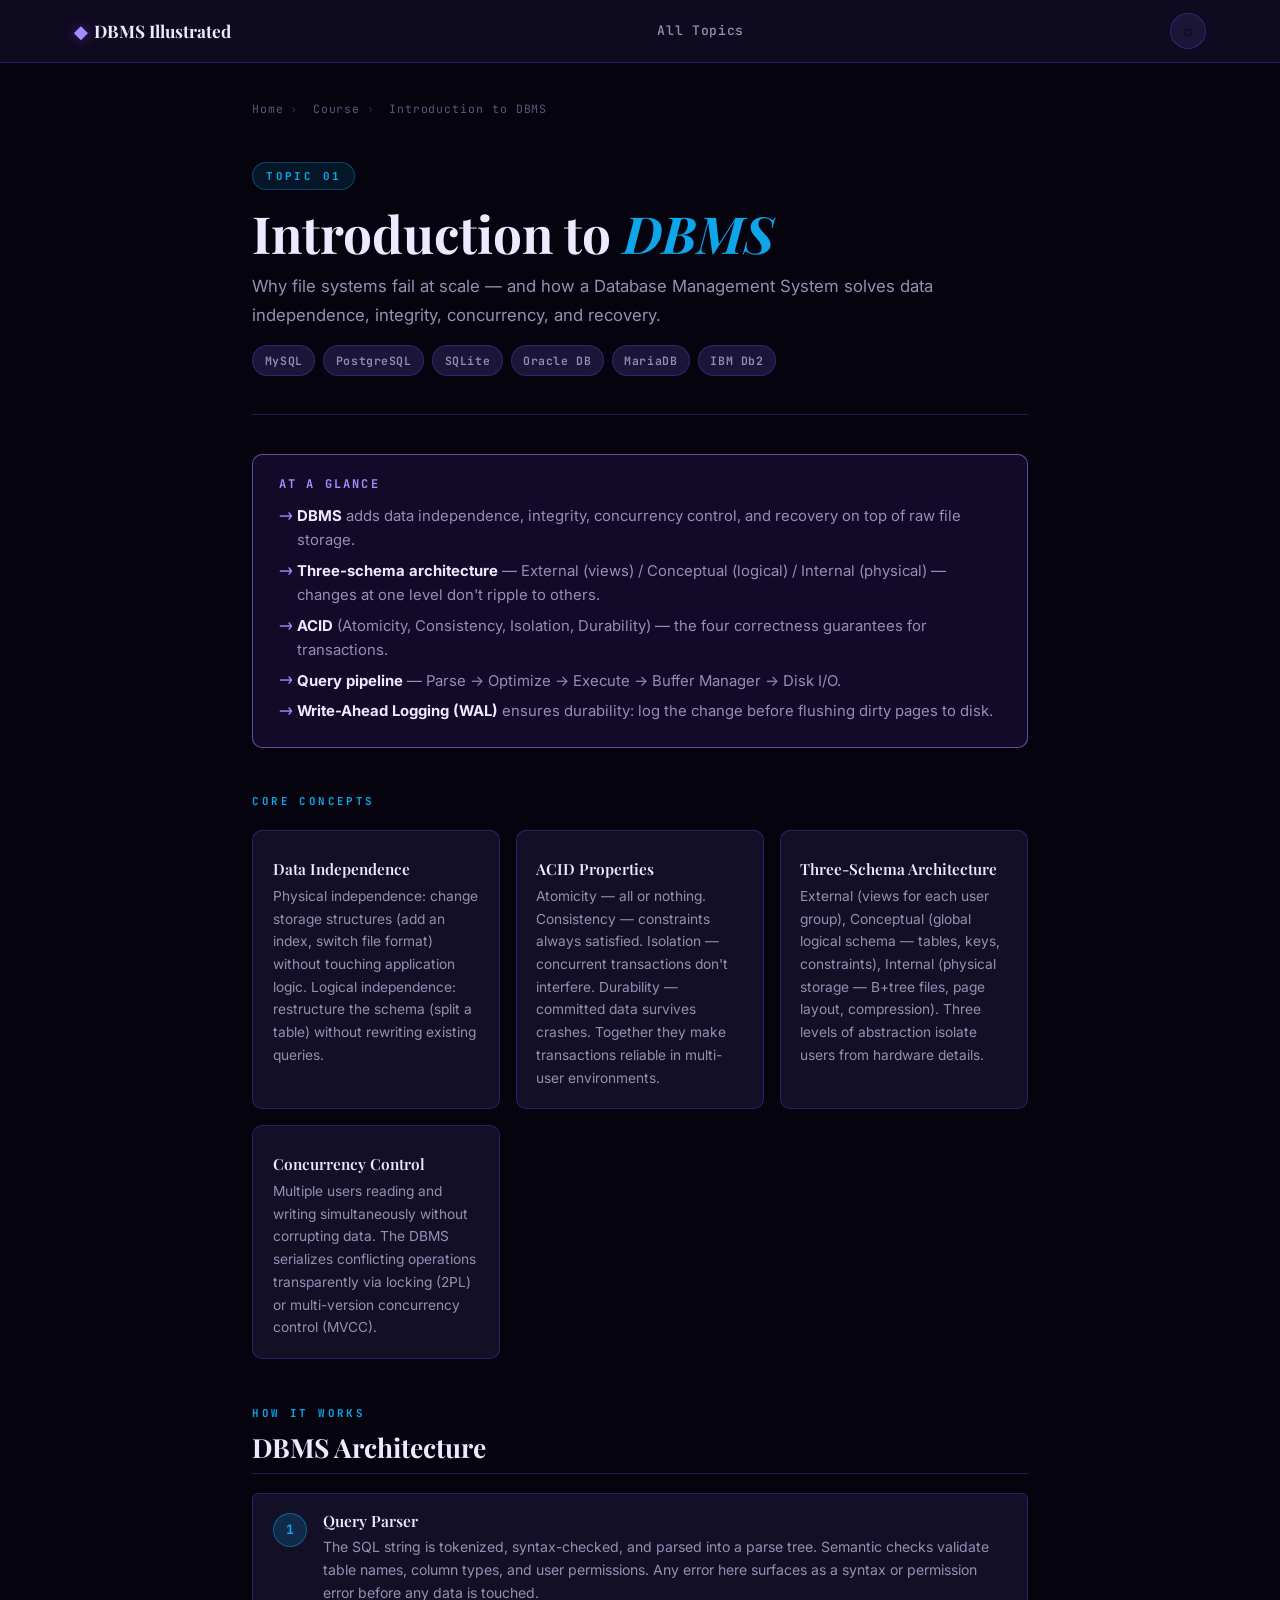
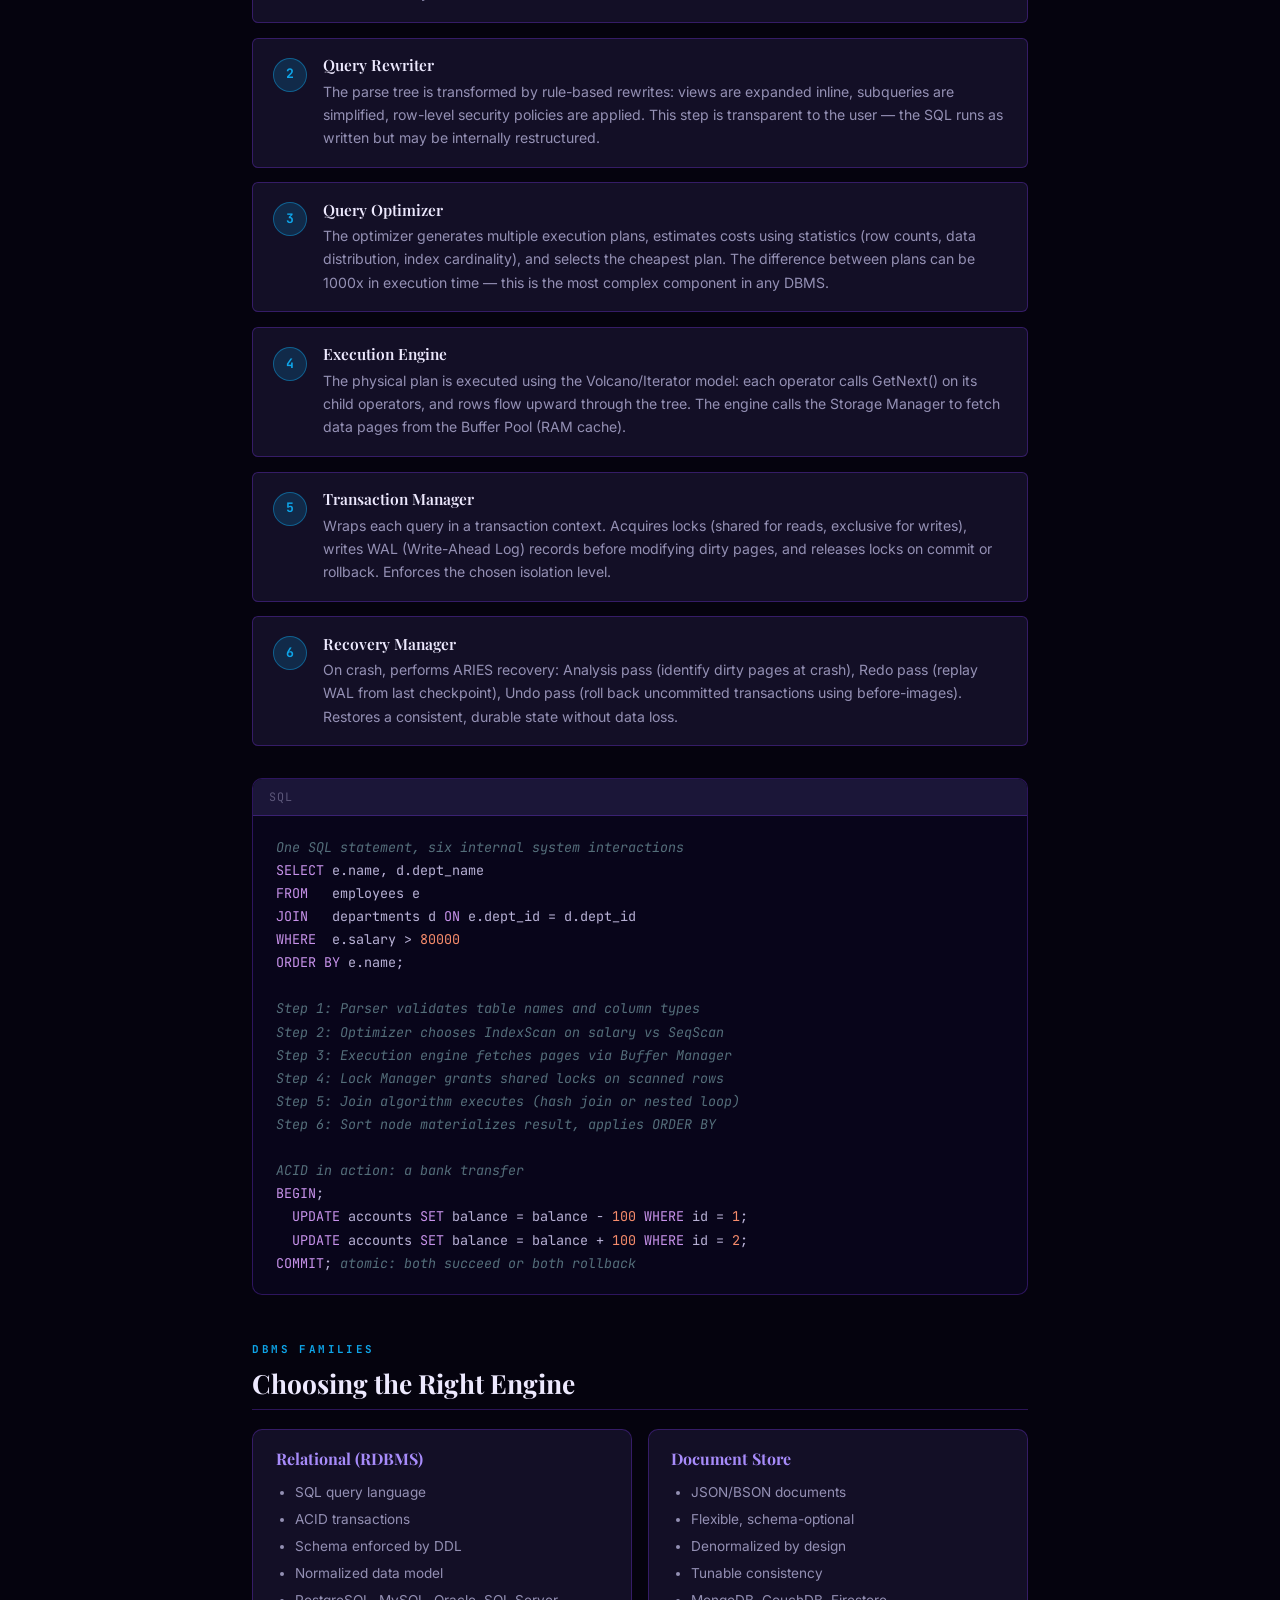
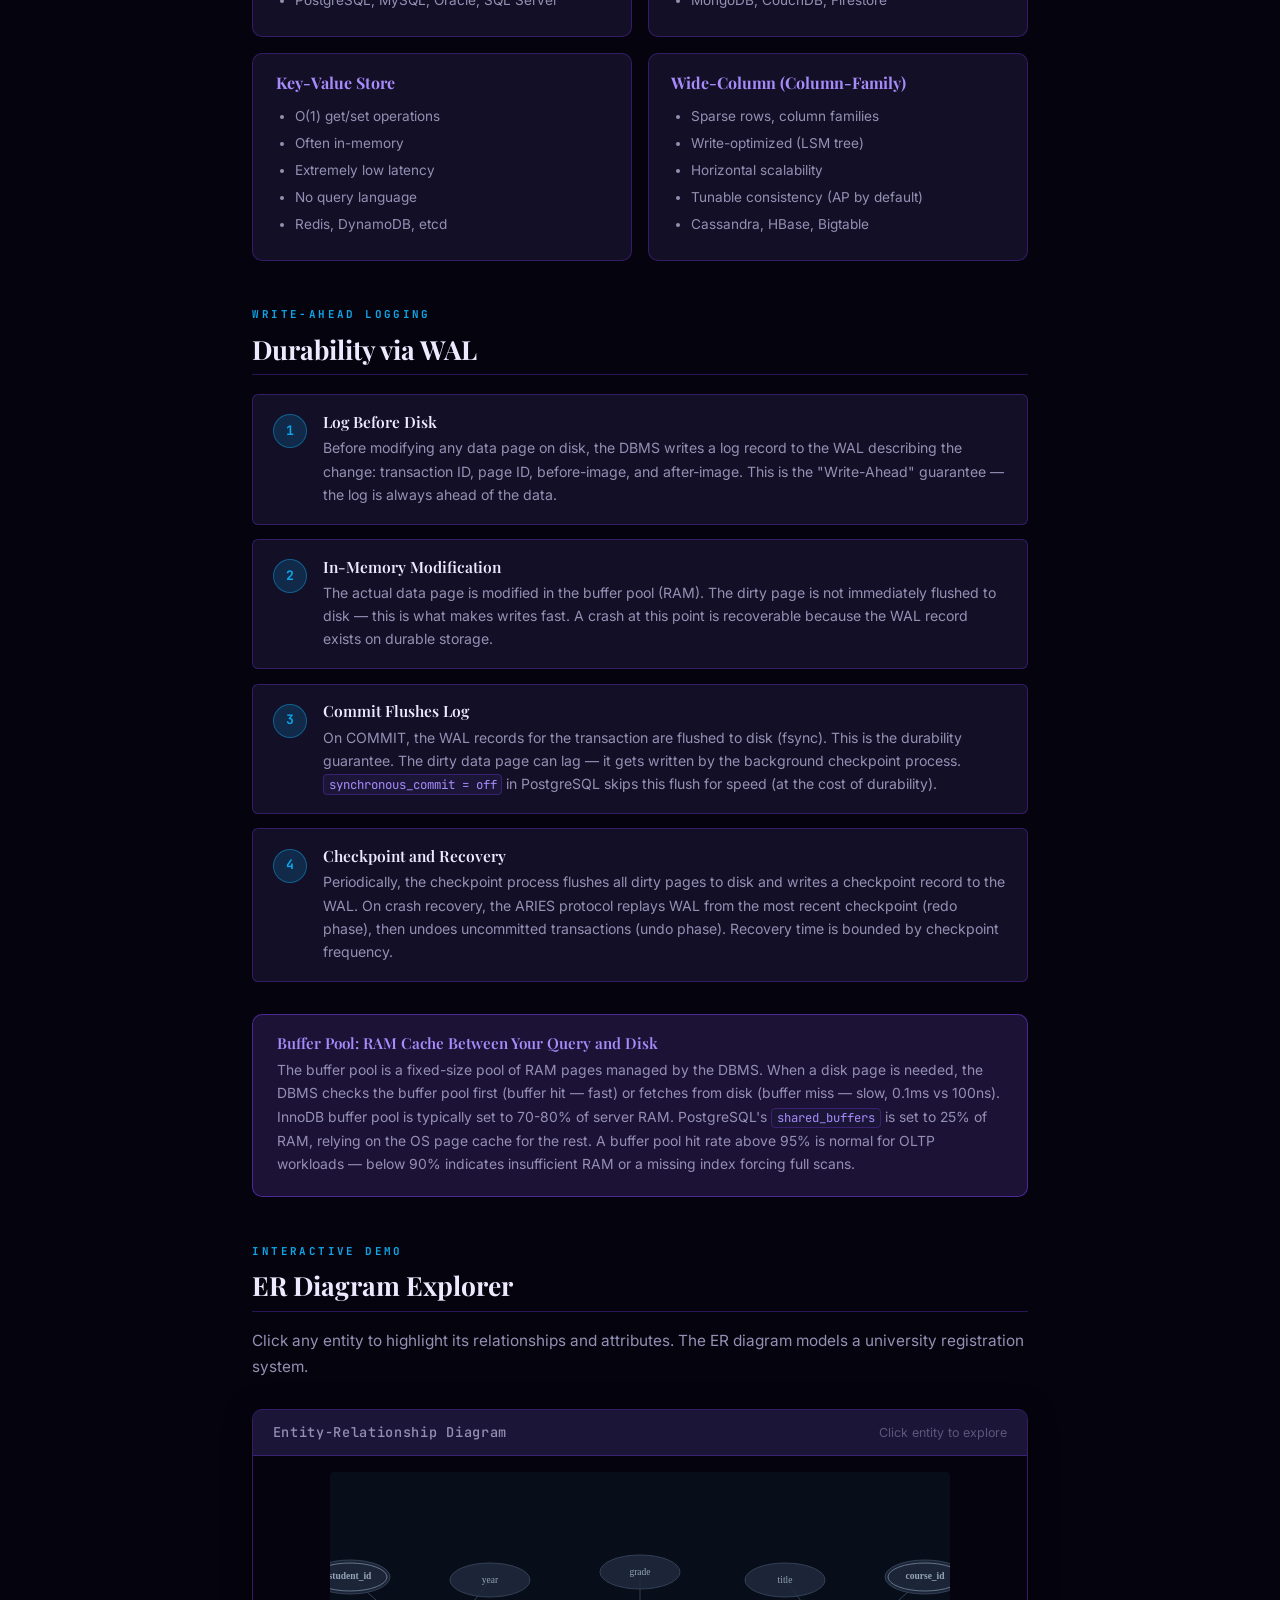
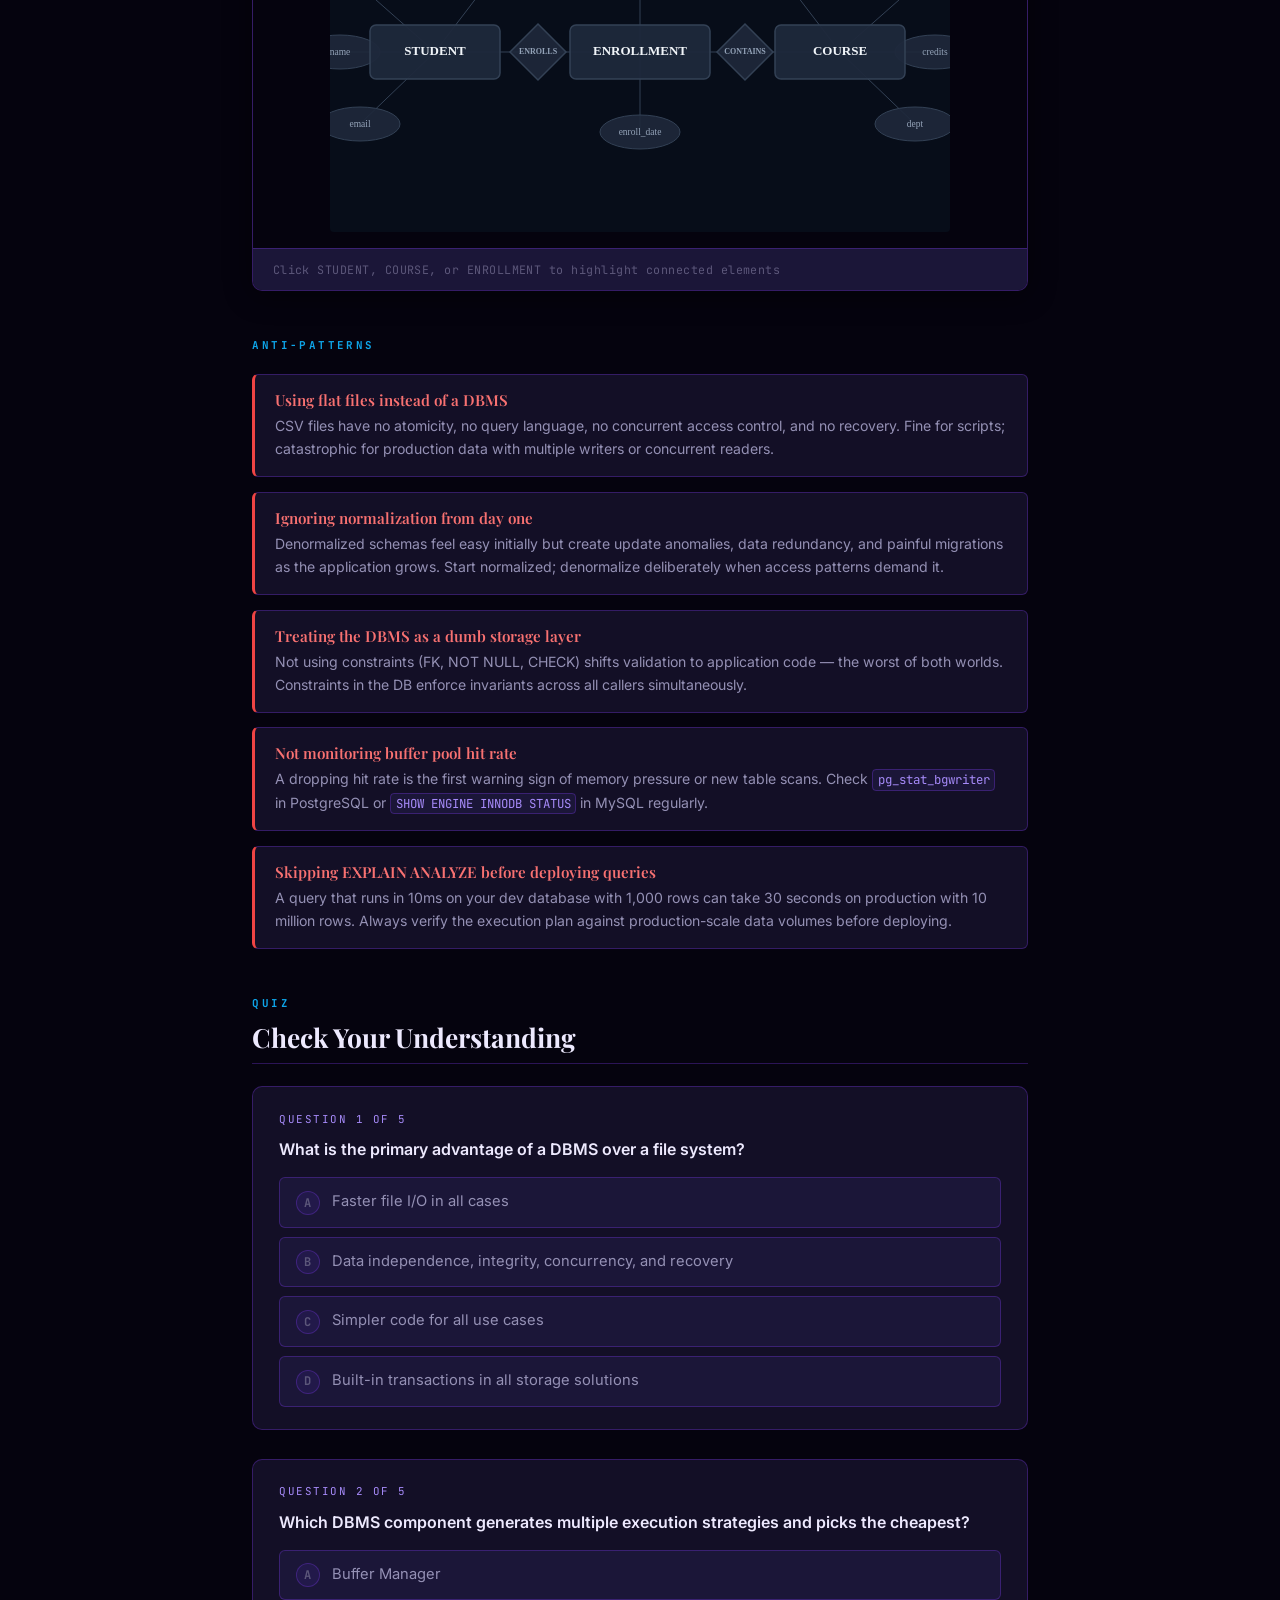
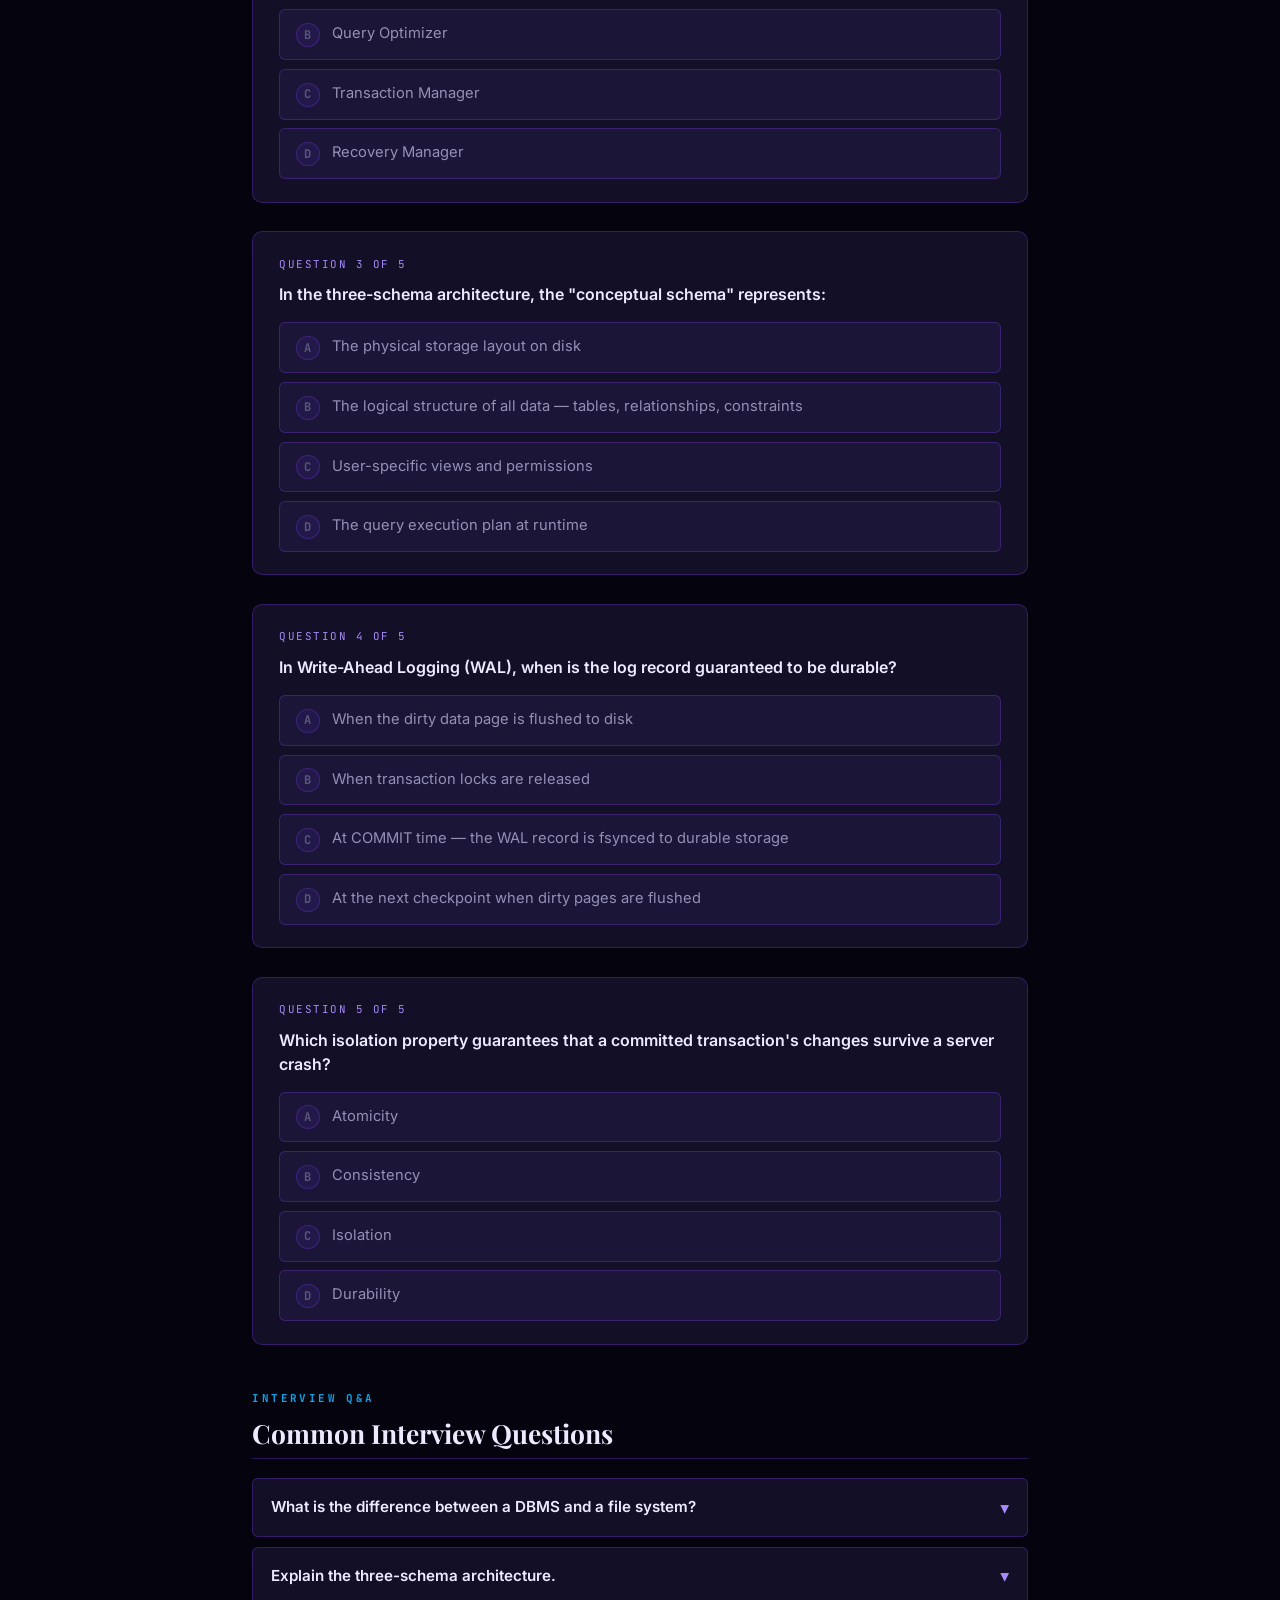
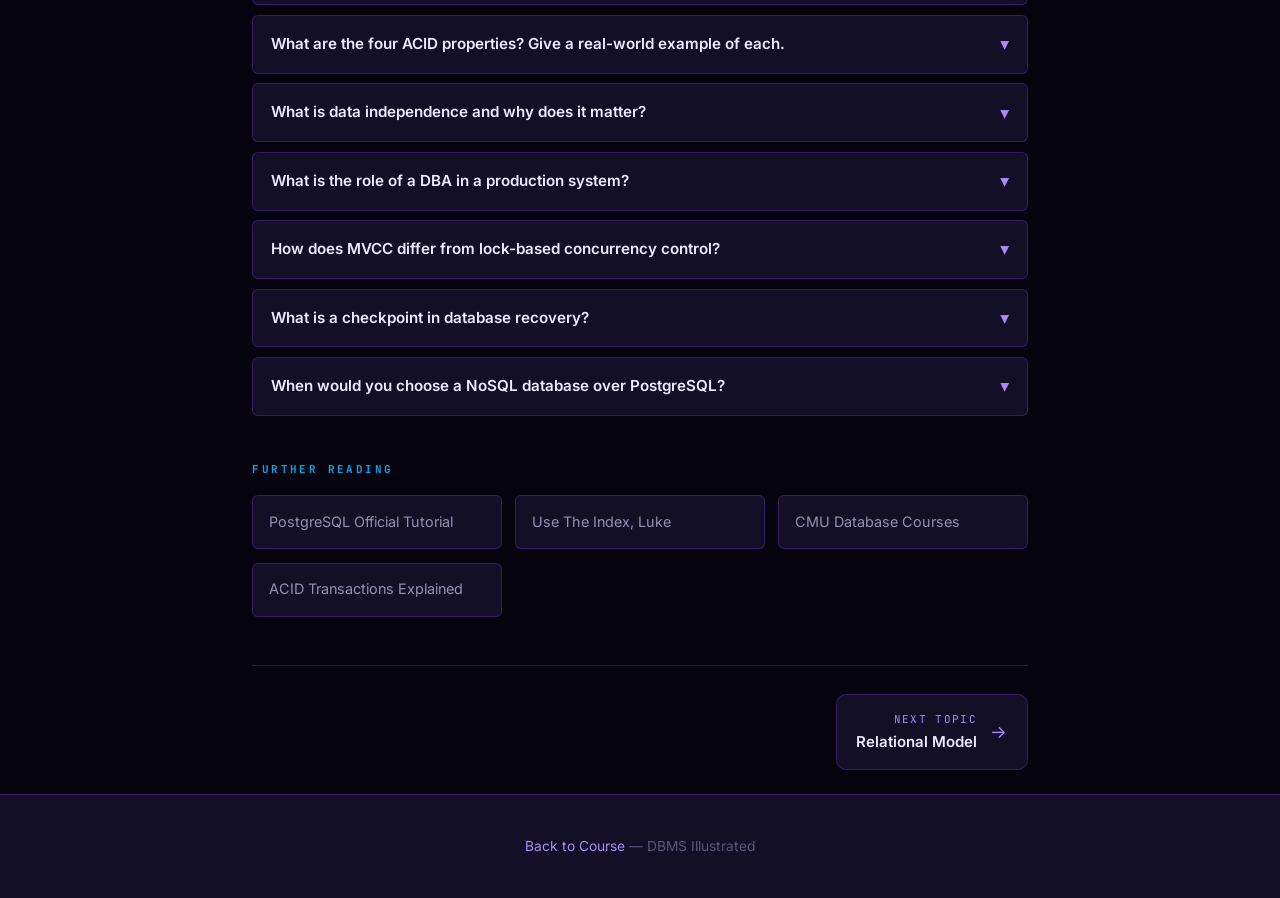
==== commit 7eb78254: "Expand all 12 topic pages with substantially more content - All topics now 325-538 lines (up from 22" ====
--- a/topics/01-intro.html
+++ b/topics/01-intro.html
@@ -21,7 +21,6 @@
     </div>
   </div>
 </nav>
-</div>
 
 <div class="container">
   <div class="breadcrumb">
@@ -44,39 +43,37 @@
     <h3>At a Glance</h3>
     <ul>
       <li><strong>DBMS</strong> adds data independence, integrity, concurrency control, and recovery on top of raw file storage.</li>
-      <li><strong>Three-schema architecture</strong>: External (views) / Conceptual (logical) / Internal (physical) — changes at one level don't ripple to others.</li>
+      <li><strong>Three-schema architecture</strong> — External (views) / Conceptual (logical) / Internal (physical) — changes at one level don't ripple to others.</li>
       <li><strong>ACID</strong> (Atomicity, Consistency, Isolation, Durability) — the four correctness guarantees for transactions.</li>
-      <li><strong>Query pipeline</strong>: Parse → Optimize → Execute → Buffer Manager → Disk I/O.</li>
-      <li><strong>Write-Ahead Logging (WAL)</strong> ensures durability: log first, flush later.</li>
+      <li><strong>Query pipeline</strong> — Parse → Optimize → Execute → Buffer Manager → Disk I/O.</li>
+      <li><strong>Write-Ahead Logging (WAL)</strong> ensures durability: log the change before flushing dirty pages to disk.</li>
     </ul>
   </div>
 
-  <!-- Concepts -->
   <div class="section-label">Core Concepts</div>
   <div class="mini-cards">
     <div class="mini-card">
       <div class="mini-card-icon"></div>
       <h4>Data Independence</h4>
-      <p>Physical independence: change storage without touching app logic. Logical independence: restructure schema without rewriting queries.</p>
+      <p>Physical independence: change storage structures (add an index, switch file format) without touching application logic. Logical independence: restructure the schema (split a table) without rewriting existing queries.</p>
     </div>
     <div class="mini-card">
       <div class="mini-card-icon"></div>
       <h4>ACID Properties</h4>
-      <p>Atomicity, Consistency, Isolation, Durability — the four guarantees that make transactions reliable in multi-user environments.</p>
+      <p>Atomicity — all or nothing. Consistency — constraints always satisfied. Isolation — concurrent transactions don't interfere. Durability — committed data survives crashes. Together they make transactions reliable in multi-user environments.</p>
     </div>
     <div class="mini-card">
       <div class="mini-card-icon"></div>
       <h4>Three-Schema Architecture</h4>
-      <p>External (views), Conceptual (logical schema), Internal (physical storage) — three levels of abstraction that isolate users from hardware.</p>
+      <p>External (views for each user group), Conceptual (global logical schema — tables, keys, constraints), Internal (physical storage — B+tree files, page layout, compression). Three levels of abstraction isolate users from hardware details.</p>
     </div>
     <div class="mini-card">
       <div class="mini-card-icon"></div>
       <h4>Concurrency Control</h4>
-      <p>Multiple users reading and writing simultaneously without corrupting data. The DBMS serializes conflicting operations transparently.</p>
-    </div>
-  </div>
-
-  <!-- How it works -->
+      <p>Multiple users reading and writing simultaneously without corrupting data. The DBMS serializes conflicting operations transparently via locking (2PL) or multi-version concurrency control (MVCC).</p>
+    </div>
+  </div>
+
   <div class="section-label">How It Works</div>
   <h2 class="section-title">DBMS Architecture</h2>
   <div class="steps">
@@ -84,58 +81,152 @@
       <div class="step-num">1</div>
       <div>
         <h4>Query Parser</h4>
-        <p>The SQL string is tokenized, syntax-checked, and parsed into a parse tree. Semantic checks validate table names, column types, and user permissions.</p>
+        <p>The SQL string is tokenized, syntax-checked, and parsed into a parse tree. Semantic checks validate table names, column types, and user permissions. Any error here surfaces as a syntax or permission error before any data is touched.</p>
       </div>
     </div>
     <div class="step-item">
       <div class="step-num">2</div>
       <div>
+        <h4>Query Rewriter</h4>
+        <p>The parse tree is transformed by rule-based rewrites: views are expanded inline, subqueries are simplified, row-level security policies are applied. This step is transparent to the user — the SQL runs as written but may be internally restructured.</p>
+      </div>
+    </div>
+    <div class="step-item">
+      <div class="step-num">3</div>
+      <div>
         <h4>Query Optimizer</h4>
-        <p>The optimizer generates multiple execution plans, estimates costs using statistics (row counts, data distribution), and selects the cheapest plan.</p>
-      </div>
-    </div>
-    <div class="step-item">
-      <div class="step-num">3</div>
+        <p>The optimizer generates multiple execution plans, estimates costs using statistics (row counts, data distribution, index cardinality), and selects the cheapest plan. The difference between plans can be 1000x in execution time — this is the most complex component in any DBMS.</p>
+      </div>
+    </div>
+    <div class="step-item">
+      <div class="step-num">4</div>
       <div>
         <h4>Execution Engine</h4>
-        <p>The physical plan is executed. The engine calls Storage Manager to fetch pages from the Buffer Pool (RAM cache backed by disk I/O).</p>
-      </div>
-    </div>
-    <div class="step-item">
-      <div class="step-num">4</div>
+        <p>The physical plan is executed using the Volcano/Iterator model: each operator calls GetNext() on its child operators, and rows flow upward through the tree. The engine calls the Storage Manager to fetch data pages from the Buffer Pool (RAM cache).</p>
+      </div>
+    </div>
+    <div class="step-item">
+      <div class="step-num">5</div>
       <div>
         <h4>Transaction Manager</h4>
-        <p>Wraps each query in a transaction context. Acquires locks, writes WAL (Write-Ahead Log) before dirty pages, releases locks on commit/rollback.</p>
-      </div>
-    </div>
-    <div class="step-item">
-      <div class="step-num">5</div>
+        <p>Wraps each query in a transaction context. Acquires locks (shared for reads, exclusive for writes), writes WAL (Write-Ahead Log) records before modifying dirty pages, and releases locks on commit or rollback. Enforces the chosen isolation level.</p>
+      </div>
+    </div>
+    <div class="step-item">
+      <div class="step-num">6</div>
       <div>
         <h4>Recovery Manager</h4>
-        <p>On crash, replays WAL from the last checkpoint (redo phase), then undoes any uncommitted transactions (undo phase) to restore a consistent state.</p>
-      </div>
-    </div>
-  </div>
-
-  <!-- Code -->
+        <p>On crash, performs ARIES recovery: Analysis pass (identify dirty pages at crash), Redo pass (replay WAL from last checkpoint), Undo pass (roll back uncommitted transactions using before-images). Restores a consistent, durable state without data loss.</p>
+      </div>
+    </div>
+  </div>
+
   <div class="code-block">
     <div class="cb-header"><span class="cb-lang">SQL</span></div>
-    <pre><span class="cmt">-- Simple DBMS anatomy: one statement, many internal steps</span>
+    <pre><span class="cmt">One SQL statement, six internal system interactions</span>
 <span class="kw">SELECT</span> e.name, d.dept_name
 <span class="kw">FROM</span>   employees e
 <span class="kw">JOIN</span>   departments d <span class="kw">ON</span> e.dept_id = d.dept_id
 <span class="kw">WHERE</span>  e.salary > <span class="num">80000</span>
 <span class="kw">ORDER</span> <span class="kw">BY</span> e.name;
 
-<span class="cmt">-- Internally:
--- 1. Parse → AST
--- 2. Optimize → choose SeqScan vs IndexScan, pick join algorithm
--- 3. Execute → fetch pages from buffer pool
--- 4. Lock rows (shared lock on READ in REPEATABLE READ+)
--- 5. Return result set</span></pre>
-  </div>
-
-  <!-- Demo -->
+<span class="cmt">Step 1: Parser validates table names and column types
+Step 2: Optimizer chooses IndexScan on salary vs SeqScan
+Step 3: Execution engine fetches pages via Buffer Manager
+Step 4: Lock Manager grants shared locks on scanned rows
+Step 5: Join algorithm executes (hash join or nested loop)
+Step 6: Sort node materializes result, applies ORDER BY</span>
+
+<span class="cmt">ACID in action: a bank transfer</span>
+<span class="kw">BEGIN</span>;
+  <span class="kw">UPDATE</span> accounts <span class="kw">SET</span> balance = balance - <span class="num">100</span> <span class="kw">WHERE</span> id = <span class="num">1</span>;
+  <span class="kw">UPDATE</span> accounts <span class="kw">SET</span> balance = balance + <span class="num">100</span> <span class="kw">WHERE</span> id = <span class="num">2</span>;
+<span class="kw">COMMIT</span>; <span class="cmt">atomic: both succeed or both rollback</span></pre>
+  </div>
+
+  <div class="section-label">DBMS Families</div>
+  <h2 class="section-title">Choosing the Right Engine</h2>
+  <div class="comparison-grid">
+    <div class="comparison-card">
+      <h4>Relational (RDBMS)</h4>
+      <ul>
+        <li>SQL query language</li>
+        <li>ACID transactions</li>
+        <li>Schema enforced by DDL</li>
+        <li>Normalized data model</li>
+        <li>PostgreSQL, MySQL, Oracle, SQL Server</li>
+      </ul>
+    </div>
+    <div class="comparison-card">
+      <h4>Document Store</h4>
+      <ul>
+        <li>JSON/BSON documents</li>
+        <li>Flexible, schema-optional</li>
+        <li>Denormalized by design</li>
+        <li>Tunable consistency</li>
+        <li>MongoDB, CouchDB, Firestore</li>
+      </ul>
+    </div>
+    <div class="comparison-card">
+      <h4>Key-Value Store</h4>
+      <ul>
+        <li>O(1) get/set operations</li>
+        <li>Often in-memory</li>
+        <li>Extremely low latency</li>
+        <li>No query language</li>
+        <li>Redis, DynamoDB, etcd</li>
+      </ul>
+    </div>
+    <div class="comparison-card">
+      <h4>Wide-Column (Column-Family)</h4>
+      <ul>
+        <li>Sparse rows, column families</li>
+        <li>Write-optimized (LSM tree)</li>
+        <li>Horizontal scalability</li>
+        <li>Tunable consistency (AP by default)</li>
+        <li>Cassandra, HBase, Bigtable</li>
+      </ul>
+    </div>
+  </div>
+
+  <div class="section-label">Write-Ahead Logging</div>
+  <h2 class="section-title">Durability via WAL</h2>
+  <div class="steps">
+    <div class="step-item">
+      <div class="step-num">1</div>
+      <div>
+        <h4>Log Before Disk</h4>
+        <p>Before modifying any data page on disk, the DBMS writes a log record to the WAL describing the change: transaction ID, page ID, before-image, and after-image. This is the "Write-Ahead" guarantee — the log is always ahead of the data.</p>
+      </div>
+    </div>
+    <div class="step-item">
+      <div class="step-num">2</div>
+      <div>
+        <h4>In-Memory Modification</h4>
+        <p>The actual data page is modified in the buffer pool (RAM). The dirty page is not immediately flushed to disk — this is what makes writes fast. A crash at this point is recoverable because the WAL record exists on durable storage.</p>
+      </div>
+    </div>
+    <div class="step-item">
+      <div class="step-num">3</div>
+      <div>
+        <h4>Commit Flushes Log</h4>
+        <p>On COMMIT, the WAL records for the transaction are flushed to disk (fsync). This is the durability guarantee. The dirty data page can lag — it gets written by the background checkpoint process. <code>synchronous_commit = off</code> in PostgreSQL skips this flush for speed (at the cost of durability).</p>
+      </div>
+    </div>
+    <div class="step-item">
+      <div class="step-num">4</div>
+      <div>
+        <h4>Checkpoint and Recovery</h4>
+        <p>Periodically, the checkpoint process flushes all dirty pages to disk and writes a checkpoint record to the WAL. On crash recovery, the ARIES protocol replays WAL from the most recent checkpoint (redo phase), then undoes uncommitted transactions (undo phase). Recovery time is bounded by checkpoint frequency.</p>
+      </div>
+    </div>
+  </div>
+
+  <div class="info-box">
+    <h4>Buffer Pool: RAM Cache Between Your Query and Disk</h4>
+    <p>The buffer pool is a fixed-size pool of RAM pages managed by the DBMS. When a disk page is needed, the DBMS checks the buffer pool first (buffer hit — fast) or fetches from disk (buffer miss — slow, 0.1ms vs 100ns). InnoDB buffer pool is typically set to 70-80% of server RAM. PostgreSQL's <code>shared_buffers</code> is set to 25% of RAM, relying on the OS page cache for the rest. A buffer pool hit rate above 95% is normal for OLTP workloads — below 90% indicates insufficient RAM or a missing index forcing full scans.</p>
+  </div>
+
   <div class="section-label">Interactive Demo</div>
   <h2 class="section-title">ER Diagram Explorer</h2>
   <p class="section-desc">Click any entity to highlight its relationships and attributes. The ER diagram models a university registration system.</p>
@@ -151,40 +242,46 @@
     <div class="demo-hint">Click STUDENT, COURSE, or ENROLLMENT to highlight connected elements</div>
   </div>
 
-  <!-- Anti-patterns -->
   <div class="section-label">Anti-patterns</div>
   <div class="antipatterns">
     <div class="antipattern">
       <h4>Using flat files instead of a DBMS</h4>
-      <p>CSV files have no atomicity, no query language, no concurrent access control, and no recovery. Fine for scripts; catastrophic for production data.</p>
+      <p>CSV files have no atomicity, no query language, no concurrent access control, and no recovery. Fine for scripts; catastrophic for production data with multiple writers or concurrent readers.</p>
     </div>
     <div class="antipattern">
       <h4>Ignoring normalization from day one</h4>
-      <p>Denormalized schemas feel easy initially but create update anomalies, data redundancy, and painful migrations as the application grows.</p>
+      <p>Denormalized schemas feel easy initially but create update anomalies, data redundancy, and painful migrations as the application grows. Start normalized; denormalize deliberately when access patterns demand it.</p>
     </div>
     <div class="antipattern">
       <h4>Treating the DBMS as a dumb storage layer</h4>
-      <p>Not using constraints (FK, NOT NULL, CHECK) shifts validation to application code — the worst of both worlds and much harder to enforce consistently.</p>
-    </div>
-  </div>
-
-  <!-- Quiz -->
+      <p>Not using constraints (FK, NOT NULL, CHECK) shifts validation to application code — the worst of both worlds. Constraints in the DB enforce invariants across all callers simultaneously.</p>
+    </div>
+    <div class="antipattern">
+      <h4>Not monitoring buffer pool hit rate</h4>
+      <p>A dropping hit rate is the first warning sign of memory pressure or new table scans. Check <code>pg_stat_bgwriter</code> in PostgreSQL or <code>SHOW ENGINE INNODB STATUS</code> in MySQL regularly.</p>
+    </div>
+    <div class="antipattern">
+      <h4>Skipping EXPLAIN ANALYZE before deploying queries</h4>
+      <p>A query that runs in 10ms on your dev database with 1,000 rows can take 30 seconds on production with 10 million rows. Always verify the execution plan against production-scale data volumes before deploying.</p>
+    </div>
+  </div>
+
   <div class="section-label">Quiz</div>
   <h2 class="section-title">Check Your Understanding</h2>
   <div class="quiz-section">
     <div class="quiz-question">
-      <div class="quiz-q-num">Question 1 of 3</div>
+      <div class="quiz-q-num">Question 1 of 5</div>
       <div class="quiz-q-text">What is the primary advantage of a DBMS over a file system?</div>
       <div class="quiz-options">
-        <div class="quiz-option" data-correct="false" data-explanation="File systems can be faster for simple sequential reads."><span class="opt-letter">A</span>Faster file I/O in all cases</div>
+        <div class="quiz-option" data-correct="false" data-explanation="File systems can be faster for simple sequential reads of large files."><span class="opt-letter">A</span>Faster file I/O in all cases</div>
         <div class="quiz-option" data-correct="true" data-explanation="A DBMS provides data independence, integrity constraints, concurrent access, and crash recovery — none of which file systems offer."><span class="opt-letter">B</span>Data independence, integrity, concurrency, and recovery</div>
         <div class="quiz-option" data-correct="false" data-explanation="DBMS adds significant complexity compared to flat files."><span class="opt-letter">C</span>Simpler code for all use cases</div>
-        <div class="quiz-option" data-correct="false" data-explanation="Not all DBMS support transactions; that's a feature, not a universal fact."><span class="opt-letter">D</span>Built-in transactions in all storage solutions</div>
-      </div>
-      <div class="quiz-feedback"></div>
-    </div>
-    <div class="quiz-question">
-      <div class="quiz-q-num">Question 2 of 3</div>
+        <div class="quiz-option" data-correct="false" data-explanation="Not all DBMS systems support full ACID transactions."><span class="opt-letter">D</span>Built-in transactions in all storage solutions</div>
+      </div>
+      <div class="quiz-feedback"></div>
+    </div>
+    <div class="quiz-question">
+      <div class="quiz-q-num">Question 2 of 5</div>
       <div class="quiz-q-text">Which DBMS component generates multiple execution strategies and picks the cheapest?</div>
       <div class="quiz-options">
         <div class="quiz-option" data-correct="false" data-explanation="Buffer Manager handles page caching, not plan selection."><span class="opt-letter">A</span>Buffer Manager</div>
@@ -195,7 +292,7 @@
       <div class="quiz-feedback"></div>
     </div>
     <div class="quiz-question">
-      <div class="quiz-q-num">Question 3 of 3</div>
+      <div class="quiz-q-num">Question 3 of 5</div>
       <div class="quiz-q-text">In the three-schema architecture, the "conceptual schema" represents:</div>
       <div class="quiz-options">
         <div class="quiz-option" data-correct="false" data-explanation="Physical storage details are the internal schema."><span class="opt-letter">A</span>The physical storage layout on disk</div>
@@ -205,43 +302,75 @@
       </div>
       <div class="quiz-feedback"></div>
     </div>
-  </div>
-
-  <!-- Q&A -->
+    <div class="quiz-question">
+      <div class="quiz-q-num">Question 4 of 5</div>
+      <div class="quiz-q-text">In Write-Ahead Logging (WAL), when is the log record guaranteed to be durable?</div>
+      <div class="quiz-options">
+        <div class="quiz-option" data-correct="false" data-explanation="Dirty pages remain in the buffer pool after a write — only the WAL record is flushed on commit."><span class="opt-letter">A</span>When the dirty data page is flushed to disk</div>
+        <div class="quiz-option" data-correct="false" data-explanation="Locks are released after the transaction, not when the log is written."><span class="opt-letter">B</span>When transaction locks are released</div>
+        <div class="quiz-option" data-correct="true" data-explanation="The WAL record for a committed transaction is flushed (fsync) at COMMIT time. This is what guarantees durability — even if the buffer pool is lost in a crash, the log enables redo."><span class="opt-letter">C</span>At COMMIT time — the WAL record is fsynced to durable storage</div>
+        <div class="quiz-option" data-correct="false" data-explanation="Checkpoints flush dirty data pages, but WAL is flushed on commit."><span class="opt-letter">D</span>At the next checkpoint when dirty pages are flushed</div>
+      </div>
+      <div class="quiz-feedback"></div>
+    </div>
+    <div class="quiz-question">
+      <div class="quiz-q-num">Question 5 of 5</div>
+      <div class="quiz-q-text">Which isolation property guarantees that a committed transaction's changes survive a server crash?</div>
+      <div class="quiz-options">
+        <div class="quiz-option" data-correct="false" data-explanation="Atomicity ensures all-or-nothing execution, not crash survival."><span class="opt-letter">A</span>Atomicity</div>
+        <div class="quiz-option" data-correct="false" data-explanation="Consistency ensures constraints are satisfied, not crash survival."><span class="opt-letter">B</span>Consistency</div>
+        <div class="quiz-option" data-correct="false" data-explanation="Isolation prevents interference between concurrent transactions."><span class="opt-letter">C</span>Isolation</div>
+        <div class="quiz-option" data-correct="true" data-explanation="Durability guarantees that committed data survives crashes. Implemented via WAL — after COMMIT returns, the log is on durable storage and recovery will replay it."><span class="opt-letter">D</span>Durability</div>
+      </div>
+      <div class="quiz-feedback"></div>
+    </div>
+  </div>
+
   <div class="section-label">Interview Q&A</div>
   <h2 class="section-title">Common Interview Questions</h2>
   <div class="qa-section">
     <div class="qa-item">
       <div class="qa-q">What is the difference between a DBMS and a file system?<span class="qa-chevron">▾</span></div>
-      <div class="qa-a"><div class="qa-a-inner">A file system provides raw byte storage organized in files and directories — no query language, no constraints, no transactions, no concurrent access control. A DBMS adds: a data model (relational, document, etc.), a declarative query language (SQL), integrity constraints (FK, NOT NULL), ACID transactions, concurrent multi-user access with locking/MVCC, and crash recovery via Write-Ahead Logging. Use a file system for blobs and configuration; use a DBMS for structured, transactional data.</div></div>
+      <div class="qa-a"><div class="qa-a-inner">A file system provides raw byte storage organized in files and directories — no query language, no constraints, no transactions, no concurrent access control. A DBMS adds: a data model (relational, document, etc.), a declarative query language (SQL), integrity constraints (FK, NOT NULL), ACID transactions, concurrent multi-user access with locking/MVCC, and crash recovery via WAL. Use a file system for blobs and configuration; use a DBMS for structured, transactional data.</div></div>
     </div>
     <div class="qa-item">
       <div class="qa-q">Explain the three-schema architecture.<span class="qa-chevron">▾</span></div>
-      <div class="qa-a"><div class="qa-a-inner">The three-schema architecture separates concerns into three levels: (1) <strong>External schema</strong> — user views, each showing a subset of the data tailored to a role (e.g., HR sees salaries, developers see user IDs). (2) <strong>Conceptual schema</strong> — the global logical description of all tables, relationships, and constraints, independent of storage. (3) <strong>Internal schema</strong> — the physical storage details: file organization, index structures, page sizes, compression. The mappings between levels enable independence: you can change disk layout without altering the logical schema, and vice versa.</div></div>
+      <div class="qa-a"><div class="qa-a-inner">Three levels: (1) <strong>External schema</strong> — user views, each showing a subset of data tailored to a role (HR sees salaries, developers see user IDs). (2) <strong>Conceptual schema</strong> — the global logical description of all tables, relationships, and constraints, independent of storage. (3) <strong>Internal schema</strong> — physical storage details: file organization, index structures, page sizes, compression. Mappings between levels enable independence: change disk layout without altering the logical schema, and vice versa.</div></div>
     </div>
     <div class="qa-item">
       <div class="qa-q">What are the four ACID properties? Give a real-world example of each.<span class="qa-chevron">▾</span></div>
-      <div class="qa-a"><div class="qa-a-inner"><strong>Atomicity:</strong> A bank transfer deducts $100 from Account A and credits Account B — if the credit fails, the debit is rolled back. No partial state. <strong>Consistency:</strong> A foreign key constraint ensures you can never have an order referencing a non-existent customer. The DB moves from one valid state to another. <strong>Isolation:</strong> Two users booking the last seat on a flight don't both succeed — the second sees the updated, post-first-booking state. <strong>Durability:</strong> After a COMMIT returns, the transaction survives a power failure. The WAL ensures committed data is flushed to durable storage.</div></div>
+      <div class="qa-a"><div class="qa-a-inner"><strong>Atomicity:</strong> A bank transfer deducts $100 from Account A and credits Account B — if the credit fails, the debit is rolled back. No partial state. <strong>Consistency:</strong> A foreign key constraint ensures you can never have an order referencing a non-existent customer. The DB moves from one valid state to another. <strong>Isolation:</strong> Two users booking the last seat on a flight don't both succeed — the second sees the updated state after the first commits. <strong>Durability:</strong> After a COMMIT returns, the transaction survives a power failure. WAL ensures committed data is on durable storage.</div></div>
     </div>
     <div class="qa-item">
       <div class="qa-q">What is data independence and why does it matter?<span class="qa-chevron">▾</span></div>
-      <div class="qa-a"><div class="qa-a-inner">Data independence means application code doesn't need to change when the storage or schema changes. <strong>Physical independence:</strong> you can switch from a heap file to a clustered B+tree index without modifying any SQL. The optimizer adapts. <strong>Logical independence:</strong> you can add a column or split a table into two (and provide a view) without breaking existing queries. This matters because storage decisions and schema evolution happen frequently; coupling them to application code creates a maintenance nightmare.</div></div>
+      <div class="qa-a"><div class="qa-a-inner">Data independence means application code doesn't need to change when storage or schema changes. <strong>Physical independence:</strong> you can switch from a heap file to a clustered B+tree index without modifying any SQL. The optimizer adapts. <strong>Logical independence:</strong> you can add a column or split a table (providing a view) without breaking existing queries. This matters because storage decisions and schema evolution happen constantly; coupling them to application code creates a maintenance disaster.</div></div>
     </div>
     <div class="qa-item">
       <div class="qa-q">What is the role of a DBA in a production system?<span class="qa-chevron">▾</span></div>
-      <div class="qa-a"><div class="qa-a-inner">A Database Administrator (DBA) is responsible for: schema design and evolution (DDL migrations), performance tuning (index selection, query optimization, buffer pool sizing), backup and recovery planning (RPO/RTO targets, WAL archiving, PITR), security (user roles, column-level encryption, audit logging), capacity planning (storage growth, replication lag), and high-availability setup (primary/replica, failover). In cloud-native environments the DBA role increasingly overlaps with SRE and data engineering.</div></div>
-    </div>
-  </div>
-
-  <!-- Further Reading -->
+      <div class="qa-a"><div class="qa-a-inner">A Database Administrator is responsible for: schema design and evolution (DDL migrations), performance tuning (index selection, query optimization, buffer pool sizing), backup and recovery planning (RPO/RTO targets, WAL archiving, PITR), security (user roles, column-level encryption, audit logging), capacity planning (storage growth, replication lag), and HA setup (primary/replica failover). In cloud-native environments the DBA role increasingly overlaps with SRE and data engineering.</div></div>
+    </div>
+    <div class="qa-item">
+      <div class="qa-q">How does MVCC differ from lock-based concurrency control?<span class="qa-chevron">▾</span></div>
+      <div class="qa-a"><div class="qa-a-inner">Lock-based (2PL): readers block writers, writers block readers. High contention on hot rows. MVCC (Multi-Version Concurrency Control): each transaction sees a consistent snapshot of the database at its start time. Readers never block writers; writers never block readers. The DB keeps multiple versions of each row (xmin/xmax in PostgreSQL). Old versions are garbage-collected by VACUUM. PostgreSQL and Oracle use MVCC. MySQL InnoDB uses MVCC for reads but 2PL for writes. The tradeoff: MVCC needs periodic cleanup (VACUUM) and uses more storage for row versions.</div></div>
+    </div>
+    <div class="qa-item">
+      <div class="qa-q">What is a checkpoint in database recovery?<span class="qa-chevron">▾</span></div>
+      <div class="qa-a"><div class="qa-a-inner">A checkpoint is a point at which all dirty pages in the buffer pool are flushed to disk and a checkpoint record is written to the WAL. On crash recovery, the DBMS only needs to replay WAL records <em>after</em> the last checkpoint — reducing recovery time. Without checkpoints, recovery would need to replay the entire WAL from the beginning. In PostgreSQL, <code>checkpoint_completion_target</code> and <code>checkpoint_timeout</code> control frequency. Frequent checkpoints = faster recovery but more I/O. Infrequent checkpoints = slower recovery but less write amplification.</div></div>
+    </div>
+    <div class="qa-item">
+      <div class="qa-q">When would you choose a NoSQL database over PostgreSQL?<span class="qa-chevron">▾</span></div>
+      <div class="qa-a"><div class="qa-a-inner">Choose NoSQL when: (1) <strong>Schema flexibility</strong> is critical — document stores handle evolving, heterogeneous data structures without migrations. (2) <strong>Extreme scale</strong> with simple access patterns — Cassandra handles millions of writes per second by sacrificing joins and ACID. (3) <strong>Low-latency key lookups</strong> — Redis at sub-millisecond latency for caching, sessions, leaderboards. (4) <strong>Graph relationships</strong> — Neo4j handles multi-hop traversals more efficiently than SQL joins. PostgreSQL with JSONB handles most document-store use cases; start with PostgreSQL and switch NoSQL when you hit a specific limitation.</div></div>
+    </div>
+  </div>
+
   <div class="section-label">Further Reading</div>
   <div class="reading-links">
     <a class="reading-link" href="https://www.postgresql.org/docs/current/tutorial.html" target="_blank">PostgreSQL Official Tutorial</a>
     <a class="reading-link" href="https://use-the-index-luke.com/" target="_blank">Use The Index, Luke</a>
     <a class="reading-link" href="https://db.cs.cmu.edu/courses/" target="_blank">CMU Database Courses</a>
-  </div>
-
-  <!-- Nav -->
+    <a class="reading-link" href="https://www.databricks.com/glossary/acid-transactions" target="_blank">ACID Transactions Explained</a>
+  </div>
+
   <div class="topic-nav">
     <div></div>
     <a href="02-relational-model.html" class="topic-nav-link next">
--- a/css/style.css
+++ b/css/style.css
@@ -498,6 +498,30 @@
 .antipattern h4 { font-size: 0.95rem; font-weight: 600; margin-bottom: 0.3rem; color: #F87171; }
 .antipattern p  { font-size: 0.88rem; color: var(--text-soft); line-height: 1.65; margin: 0; }
 
+/* ── Comparison grid (sharding, replication) ────────────────── */
+.comparison-grid {
+  display: grid; grid-template-columns: repeat(auto-fill, minmax(260px,1fr));
+  gap: 1rem; margin: 1.2rem 0 2rem;
+}
+.comparison-card {
+  background: var(--surface); border: 1px solid var(--border);
+  border-radius: var(--radius); padding: 1.2rem 1.4rem;
+  transition: border-color var(--transition), box-shadow var(--transition);
+}
+.comparison-card:hover { border-color: var(--primary); box-shadow: 0 4px 20px rgba(124,58,237,0.1); }
+.comparison-card h4 { font-family: var(--font-display); font-size: 1rem; margin-bottom: 0.8rem; color: var(--primary-soft); }
+.comparison-card ul { padding-left: 1.2rem; margin: 0; }
+.comparison-card li { font-size: 0.85rem; color: var(--text-soft); line-height: 1.7; margin-bottom: 0.25rem; }
+
+/* ── Info box (callout for supplemental info) ───────────────── */
+.info-box {
+  background: color-mix(in srgb, var(--primary) 8%, var(--surface));
+  border: 1px solid color-mix(in srgb, var(--primary) 30%, var(--border));
+  border-radius: var(--radius); padding: 1.2rem 1.5rem; margin: 1.4rem 0 2rem;
+}
+.info-box h4 { font-size: 0.95rem; font-weight: 600; color: var(--primary-soft); margin-bottom: 0.4rem; }
+.info-box p  { font-size: 0.87rem; color: var(--text-soft); line-height: 1.7; margin: 0; }
+
 /* ── Reading links ──────────────────────────────────────────── */
 .reading-links {
   display: grid; grid-template-columns: repeat(auto-fill, minmax(240px,1fr));
@@ -629,9 +653,37 @@
 }
 #hero-canvas {
   position: absolute; inset: 0; width: 100%; height: 100%;
-  -webkit-mask-image: linear-gradient(to right, transparent 0%, rgba(0,0,0,0.6) 15%, black 35%);
-  mask-image: linear-gradient(to right, transparent 0%, rgba(0,0,0,0.6) 15%, black 35%);
-}
+  -webkit-mask-image: linear-gradient(to right, transparent 0%, rgba(0,0,0,0.5) 12%, black 30%);
+  mask-image: linear-gradient(to right, transparent 0%, rgba(0,0,0,0.5) 12%, black 30%);
+}
+
+/* CSS orb fallback (always rendered behind the canvas) */
+.hero-orbs { position: absolute; inset: 0; pointer-events: none; }
+.hero-orb {
+  position: absolute; border-radius: 50%;
+  filter: blur(70px); opacity: 0.35;
+}
+.orb-1 {
+  width: 420px; height: 420px;
+  background: radial-gradient(circle, #7C3AED 0%, transparent 70%);
+  top: 10%; left: 20%;
+  animation: orbFloat1 8s ease-in-out infinite;
+}
+.orb-2 {
+  width: 320px; height: 320px;
+  background: radial-gradient(circle, #06B6D4 0%, transparent 70%);
+  bottom: 20%; right: 15%;
+  animation: orbFloat2 11s ease-in-out infinite;
+}
+.orb-3 {
+  width: 260px; height: 260px;
+  background: radial-gradient(circle, #A78BFA 0%, transparent 70%);
+  top: 50%; left: 50%;
+  animation: orbFloat3 9s ease-in-out infinite;
+}
+@keyframes orbFloat1 { 0%,100%{transform:translate(0,0) scale(1)} 50%{transform:translate(-30px,40px) scale(1.1)} }
+@keyframes orbFloat2 { 0%,100%{transform:translate(0,0) scale(1)} 50%{transform:translate(20px,-30px) scale(0.9)} }
+@keyframes orbFloat3 { 0%,100%{transform:translate(-50%,-50%) scale(1)} 50%{transform:translate(-50%,-50%) scale(1.15)} }
 .scroll-hint {
   position: absolute; bottom: 2rem; left: 50%; transform: translateX(-50%);
   display: flex; flex-direction: column; align-items: center; gap: 0.3rem;
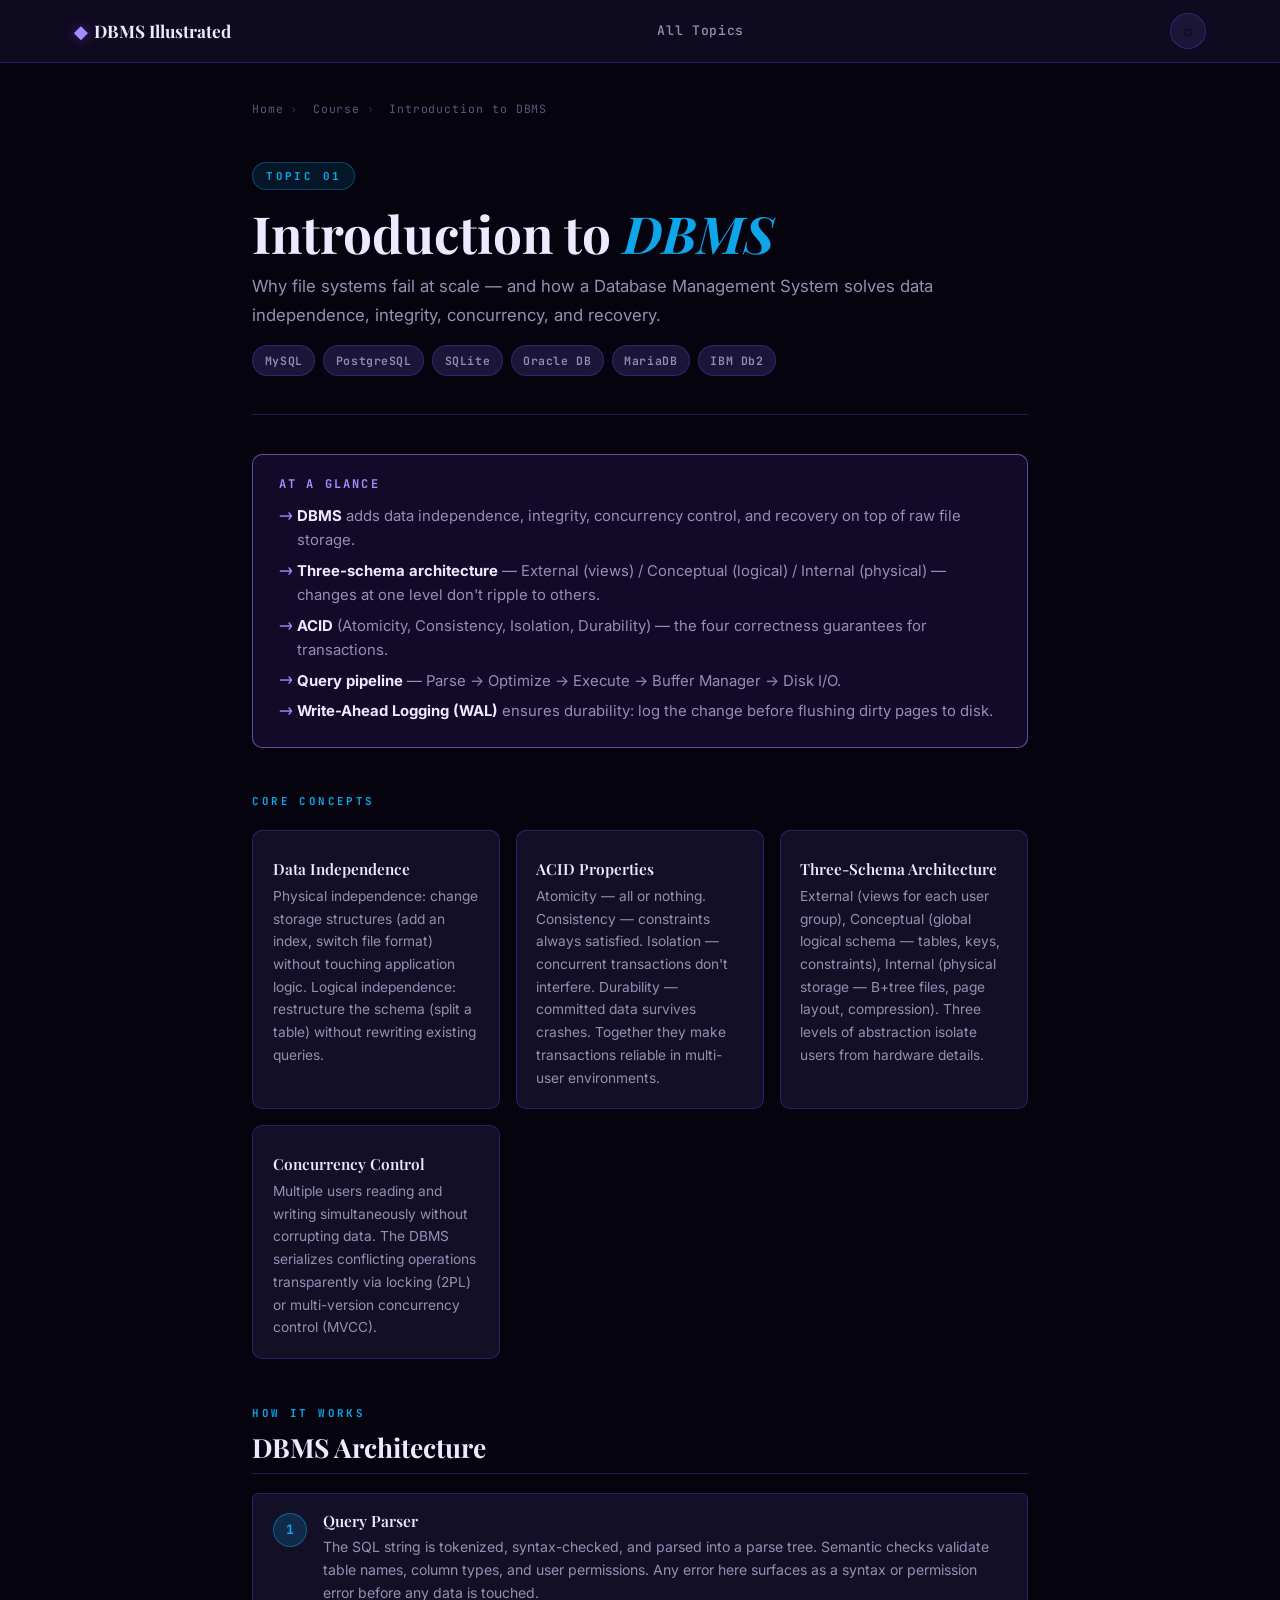
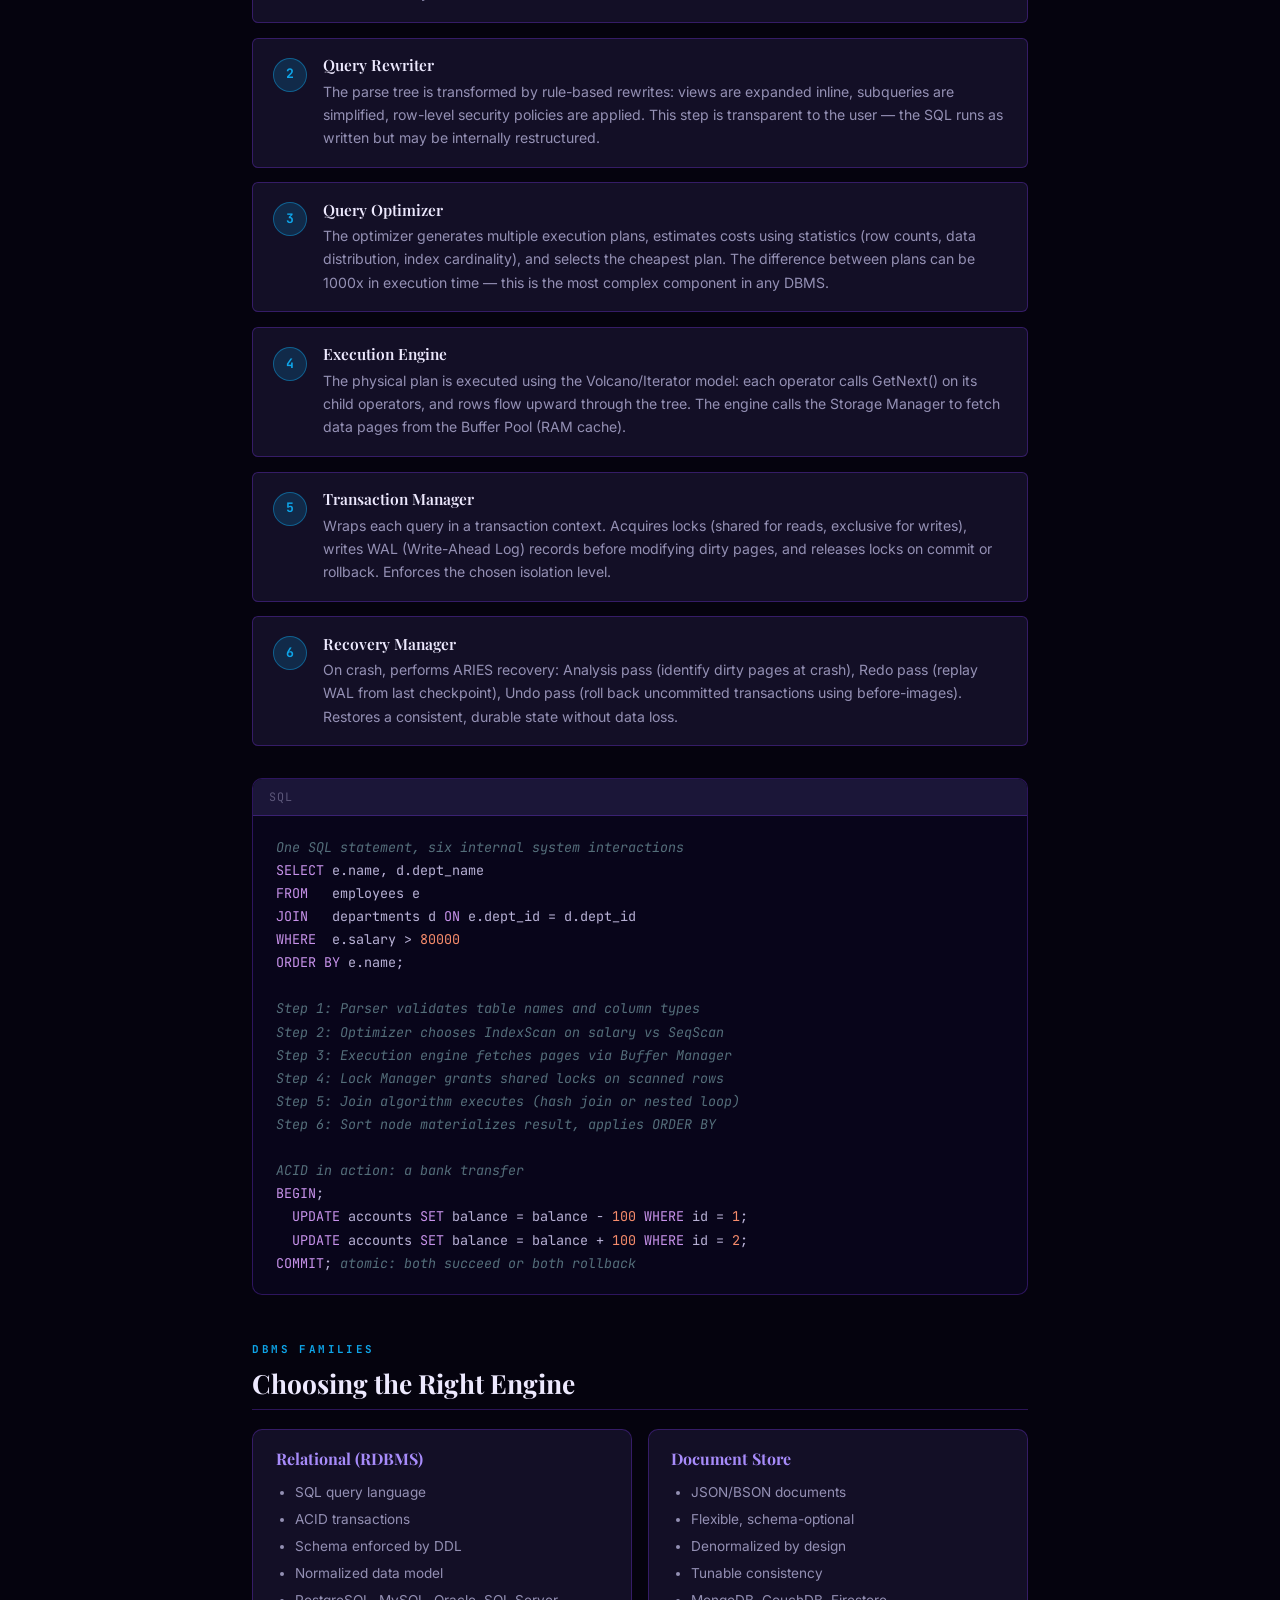
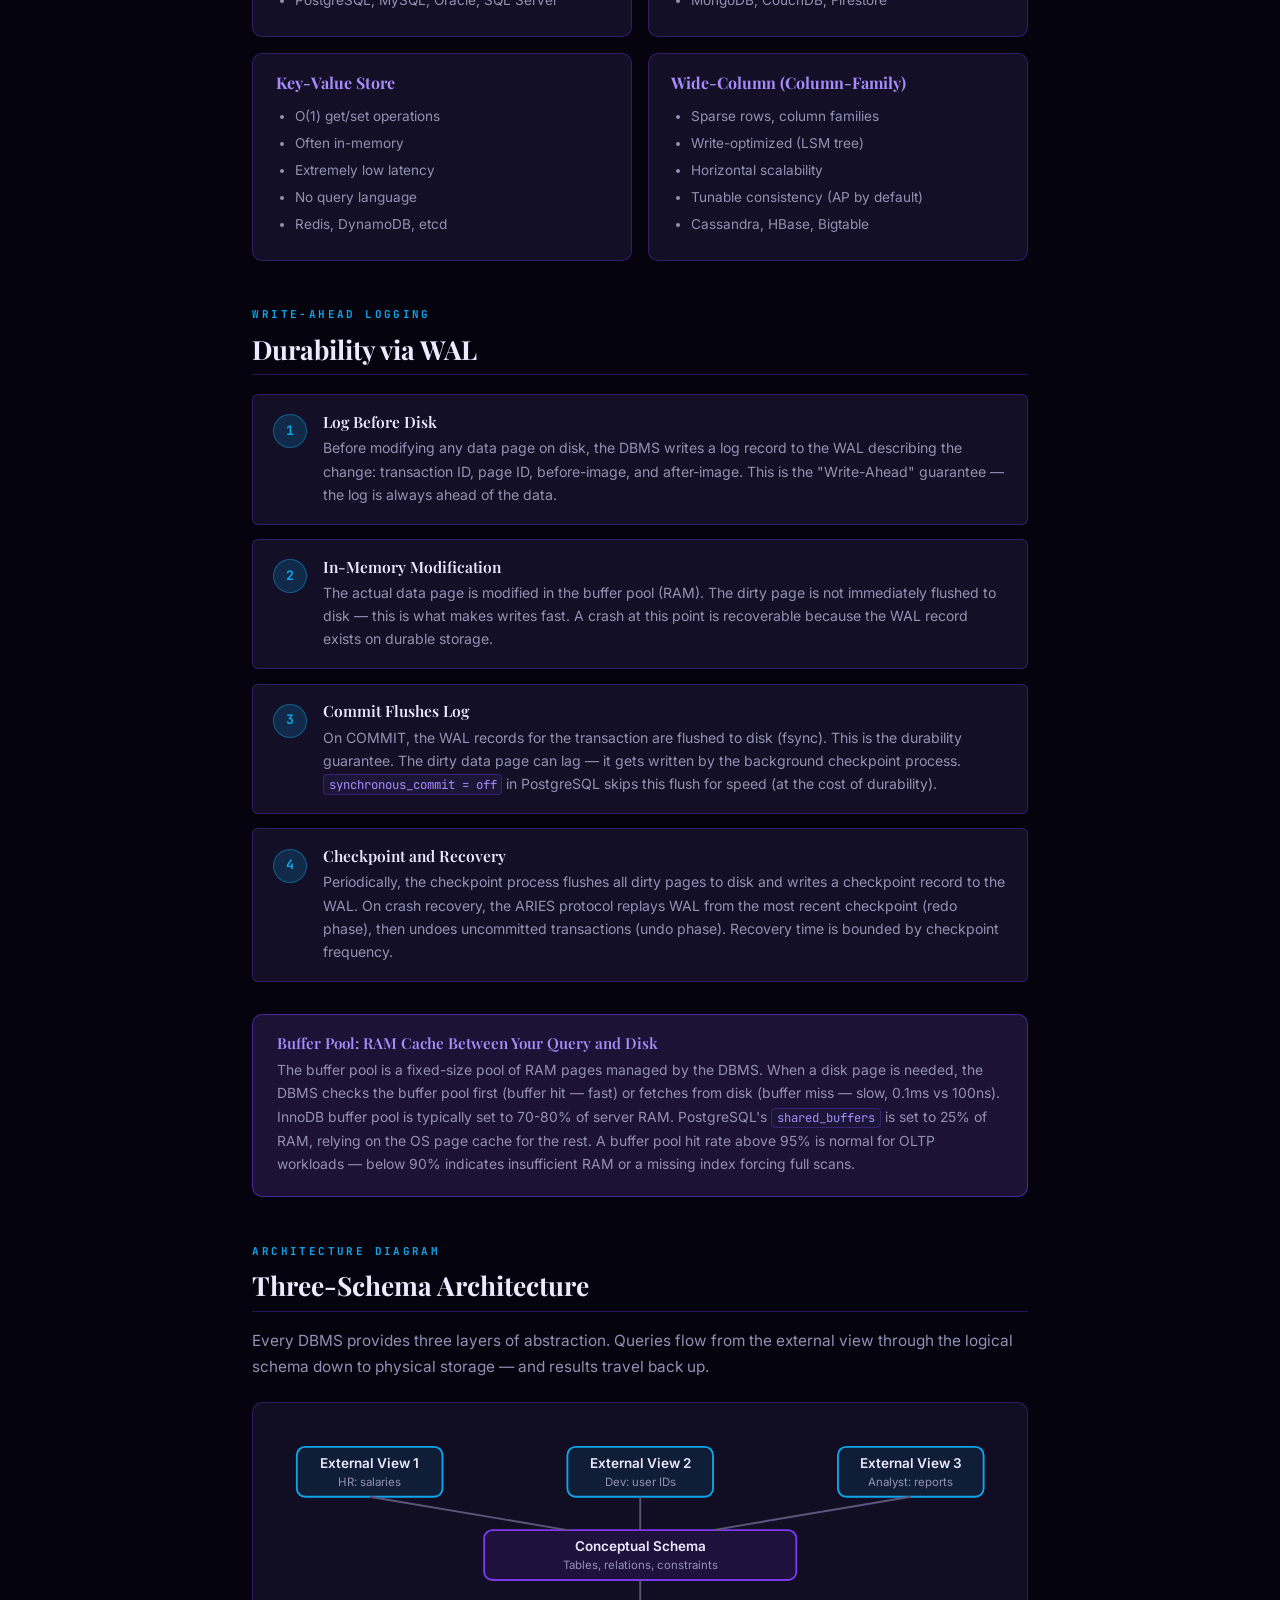
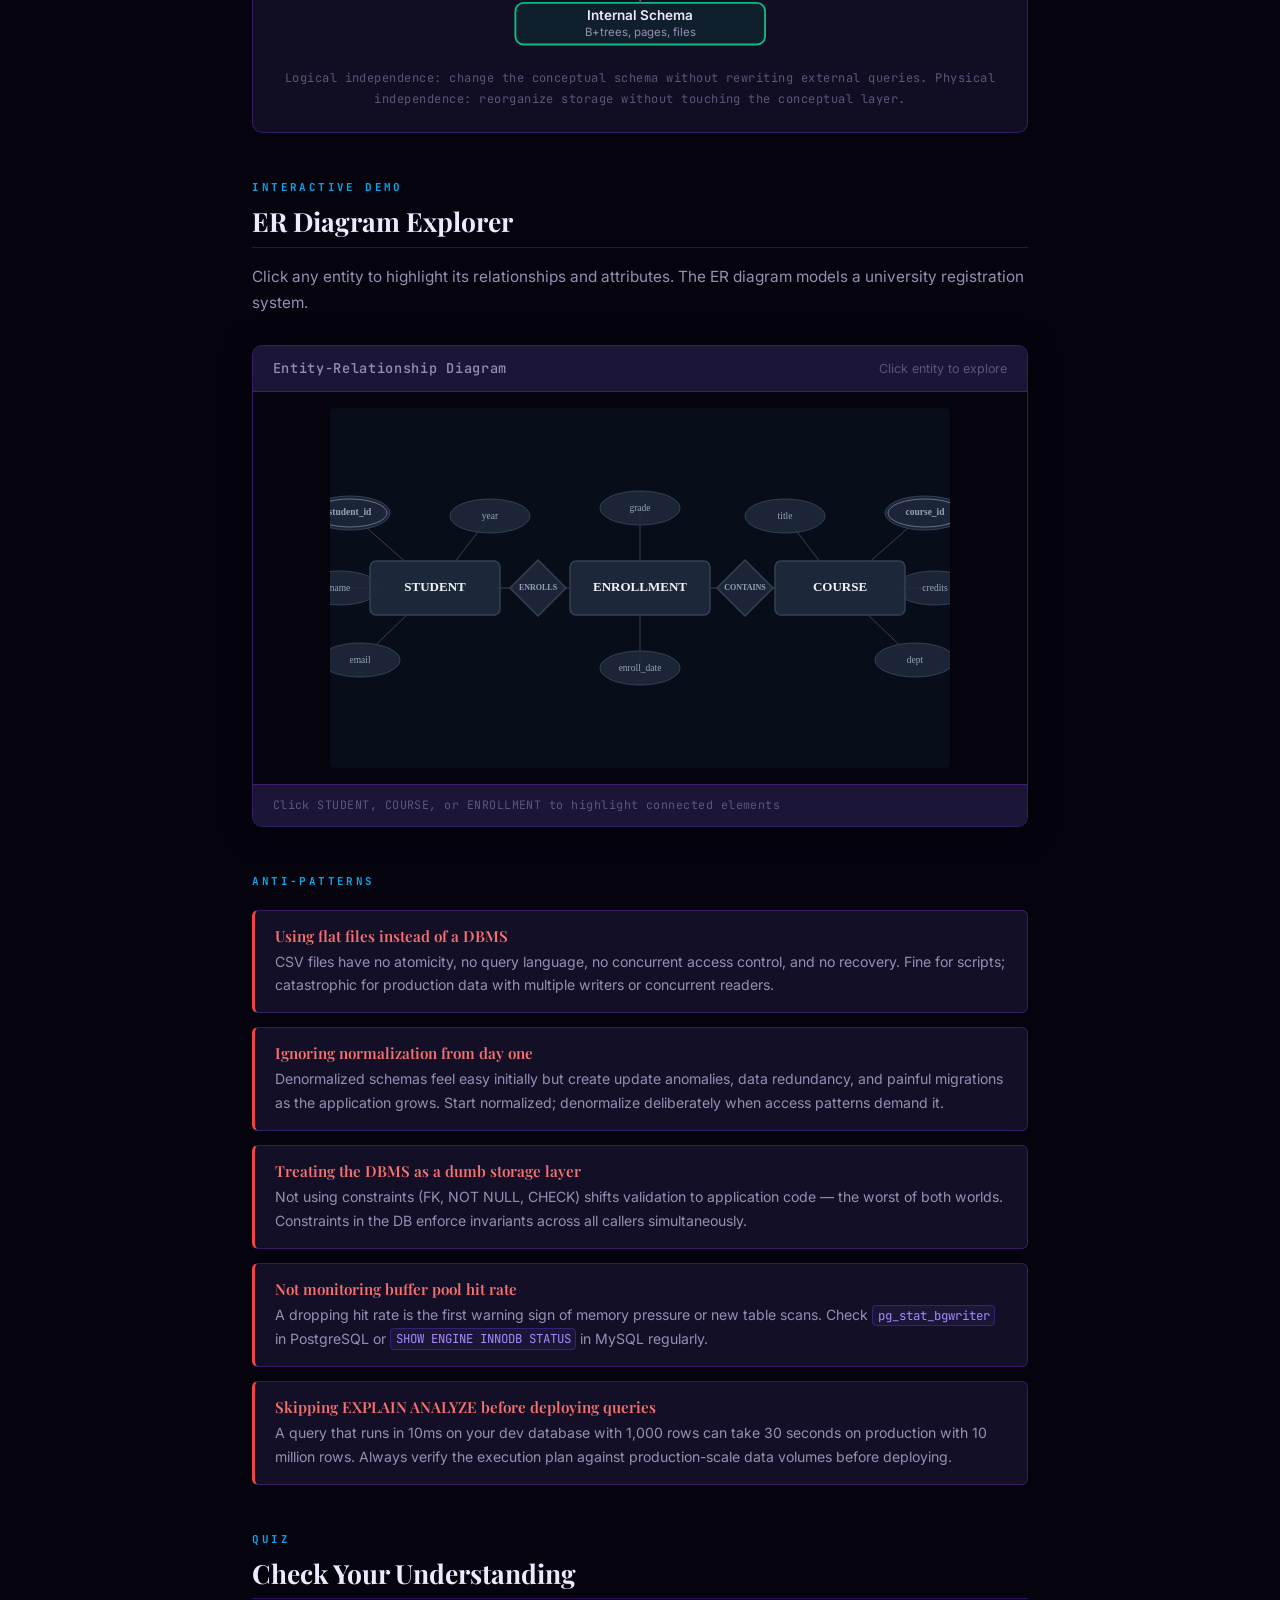
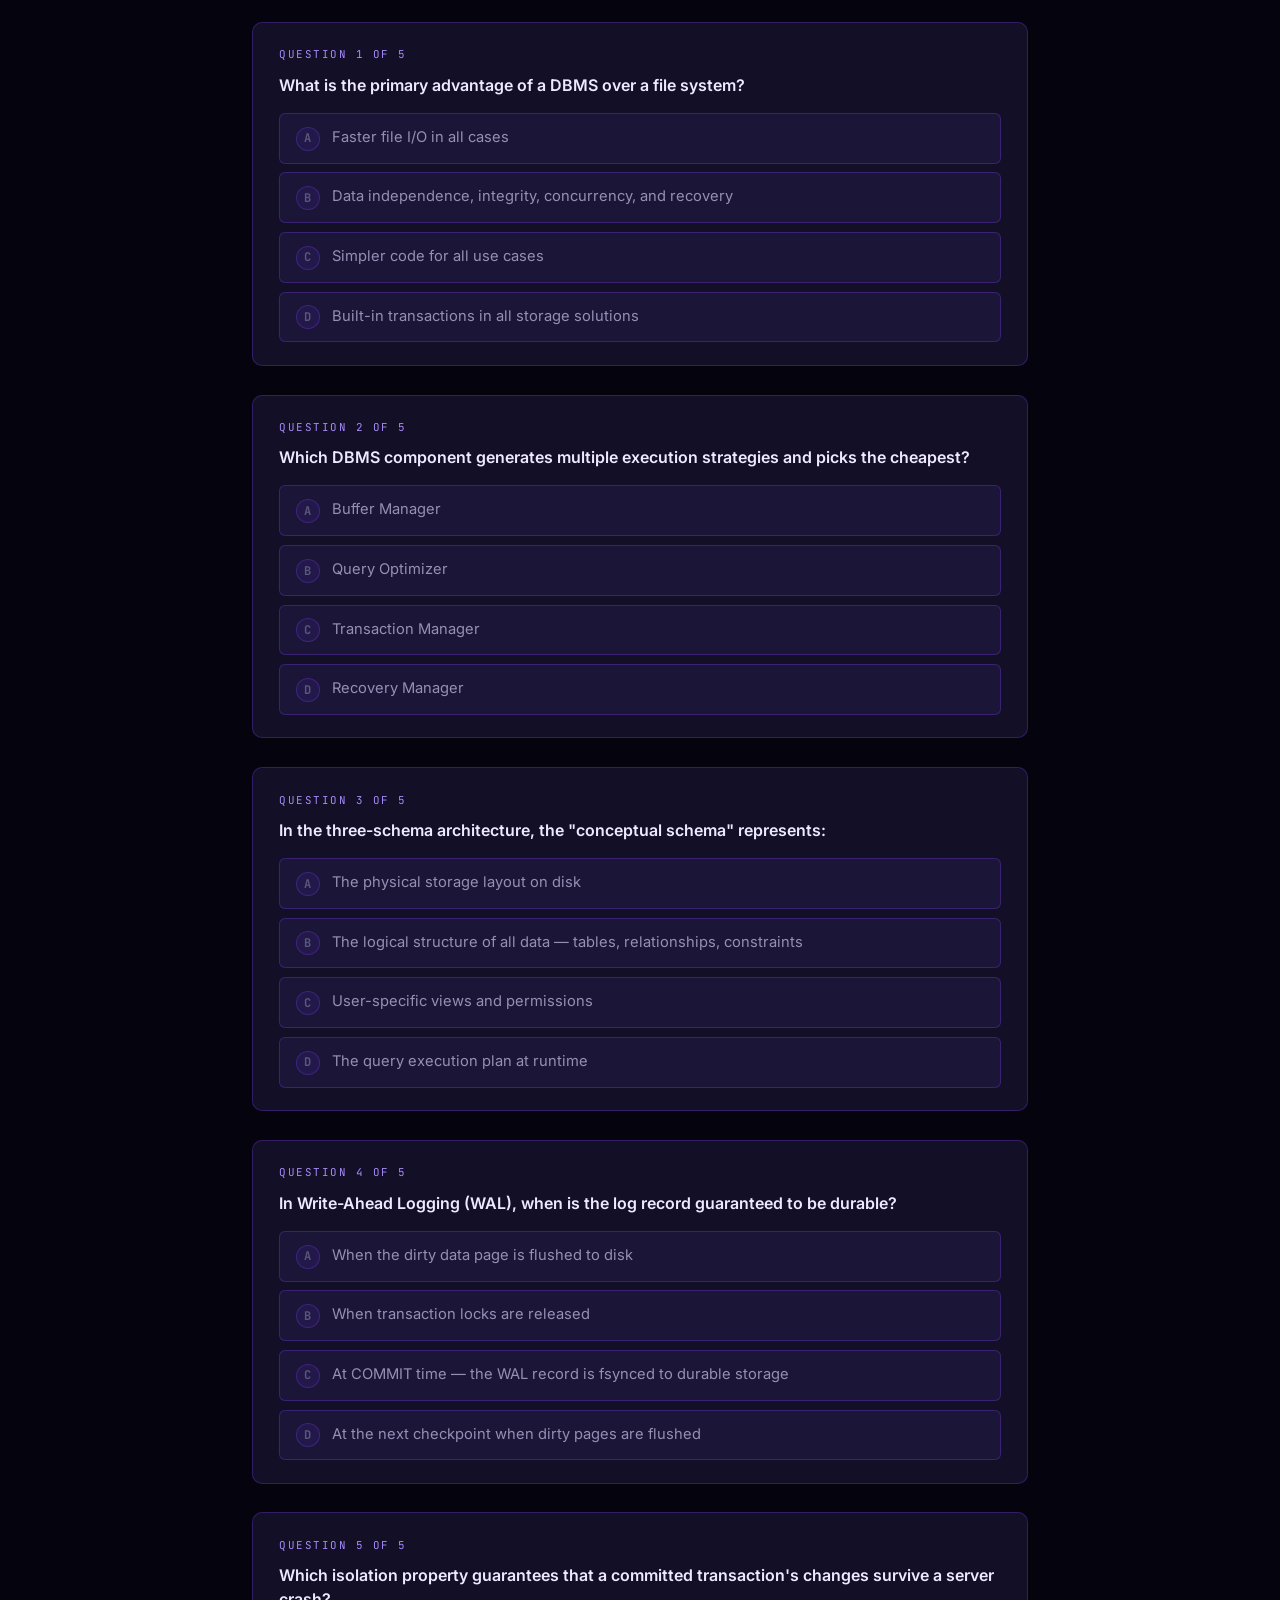
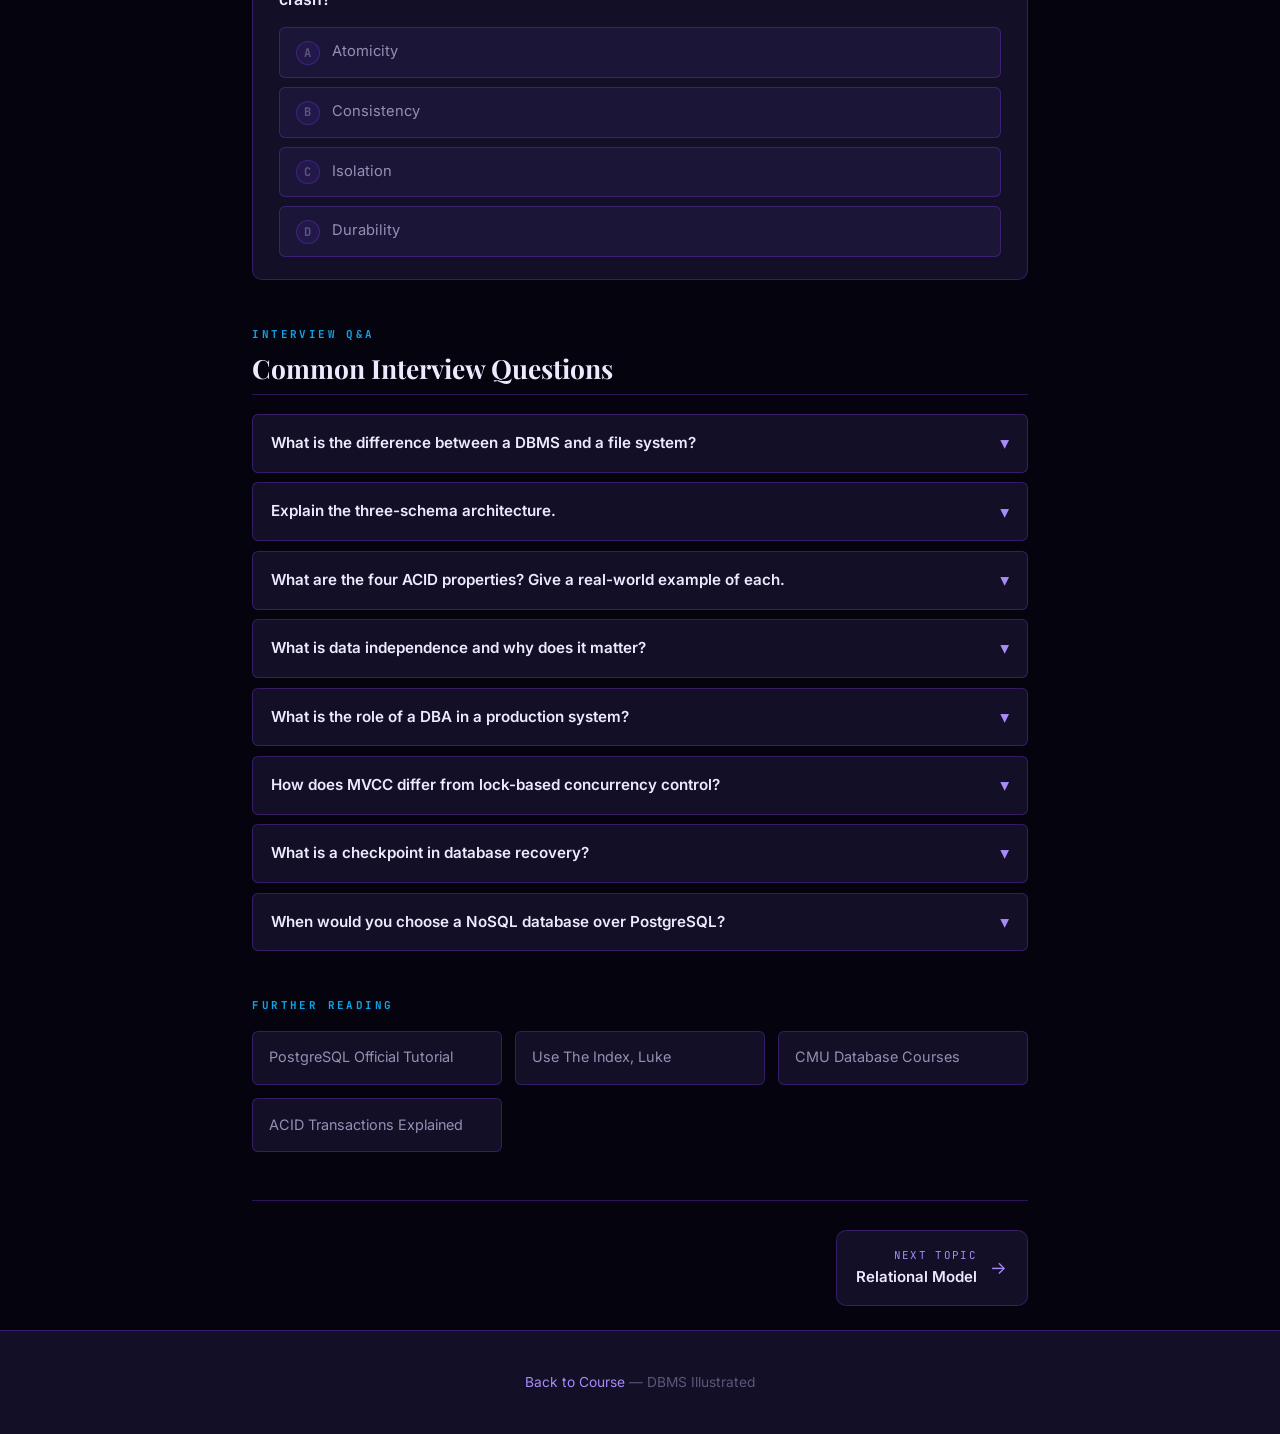
==== commit d7db6d34: "feat: Three.js 3D hero + animated SVG diagrams on all 12 topic pages - Replace hero canvas with Thre" ====
--- a/topics/01-intro.html
+++ b/topics/01-intro.html
@@ -227,6 +227,44 @@
     <p>The buffer pool is a fixed-size pool of RAM pages managed by the DBMS. When a disk page is needed, the DBMS checks the buffer pool first (buffer hit — fast) or fetches from disk (buffer miss — slow, 0.1ms vs 100ns). InnoDB buffer pool is typically set to 70-80% of server RAM. PostgreSQL's <code>shared_buffers</code> is set to 25% of RAM, relying on the OS page cache for the rest. A buffer pool hit rate above 95% is normal for OLTP workloads — below 90% indicates insufficient RAM or a missing index forcing full scans.</p>
   </div>
 
+  <div class="section-label">Architecture Diagram</div>
+  <h2 class="section-title">Three-Schema Architecture</h2>
+  <p class="section-desc">Every DBMS provides three layers of abstraction. Queries flow from the external view through the logical schema down to physical storage — and results travel back up.</p>
+
+  <div class="diagram-box">
+    <svg viewBox="0 0 700 220" role="img" aria-label="Three-schema architecture: external views, conceptual schema, internal schema, physical storage">
+      <!-- External layer -->
+      <rect x="20"  y="20" width="140" height="48" rx="8" class="svg-box-c"/>
+      <text x="90"  y="40" text-anchor="middle" class="svg-label">External View 1</text>
+      <text x="90"  y="58" text-anchor="middle" class="svg-soft">HR: salaries</text>
+      <rect x="280" y="20" width="140" height="48" rx="8" class="svg-box-c"/>
+      <text x="350" y="40" text-anchor="middle" class="svg-label">External View 2</text>
+      <text x="350" y="58" text-anchor="middle" class="svg-soft">Dev: user IDs</text>
+      <rect x="540" y="20" width="140" height="48" rx="8" class="svg-box-c"/>
+      <text x="610" y="40" text-anchor="middle" class="svg-label">External View 3</text>
+      <text x="610" y="58" text-anchor="middle" class="svg-soft">Analyst: reports</text>
+      <!-- Conceptual layer -->
+      <rect x="200" y="100" width="300" height="48" rx="8" class="svg-box-p"/>
+      <text x="350" y="120" text-anchor="middle" class="svg-label">Conceptual Schema</text>
+      <text x="350" y="137" text-anchor="middle" class="svg-soft">Tables, relations, constraints</text>
+      <!-- Internal layer -->
+      <rect x="230" y="170" width="240" height="40" rx="8" class="svg-box-g"/>
+      <text x="350" y="186" text-anchor="middle" class="svg-label">Internal Schema</text>
+      <text x="350" y="202" text-anchor="middle" class="svg-soft">B+trees, pages, files</text>
+      <!-- Lines: external -> conceptual -->
+      <line x1="90"  y1="68" x2="280" y2="100" class="svg-line"/>
+      <line x1="350" y1="68" x2="350" y2="100" class="svg-line"/>
+      <line x1="610" y1="68" x2="420" y2="100" class="svg-line"/>
+      <!-- Lines: conceptual -> internal -->
+      <line x1="350" y1="148" x2="350" y2="170" class="svg-line"/>
+      <!-- Animated packets flowing down -->
+      <circle class="pkt" cx="90" cy="68" r="5" fill="#0EA5E9"/>
+      <circle class="pkt" cx="610" cy="40" r="5" fill="#0EA5E9"/>
+      <circle class="pkt" cx="350" cy="148" r="5" fill="#7C3AED"/>
+    </svg>
+    <p class="diagram-caption">Logical independence: change the conceptual schema without rewriting external queries. Physical independence: reorganize storage without touching the conceptual layer.</p>
+  </div>
+
   <div class="section-label">Interactive Demo</div>
   <h2 class="section-title">ER Diagram Explorer</h2>
   <p class="section-desc">Click any entity to highlight its relationships and attributes. The ER diagram models a university registration system.</p>
--- a/css/style.css
+++ b/css/style.css
@@ -299,12 +299,40 @@
   background: color-mix(in srgb, var(--surface) 90%, transparent);
   border: 1px solid var(--border); border-radius: var(--radius);
   padding: 1.4rem; margin: 1.4rem 0; overflow-x: auto;
+  transition: border-color 0.25s, box-shadow 0.25s;
+}
+.diagram-box:hover {
+  border-color: rgba(124,58,237,0.5);
+  box-shadow: 0 8px 32px rgba(124,58,237,0.14), inset 0 1px 0 rgba(255,255,255,0.04);
 }
 .diagram-box svg { display: block; max-width: 100%; margin: 0 auto; }
 .diagram-caption {
   font-family: var(--font-mono); font-size: 0.75rem; letter-spacing: 0.04em;
   color: var(--text-muted); text-align: center; margin-top: 0.85rem;
 }
+
+/* ── SVG diagram helpers ────────────────────────────────────── */
+.svg-label { font-family: var(--font-sans); font-size: 13px; font-weight: 600; fill: var(--text); }
+.svg-soft  { font-family: var(--font-sans); font-size: 11px; fill: var(--text-soft); }
+.svg-mono  { font-family: var(--font-mono); font-size: 11px; fill: var(--text-soft); }
+.svg-box   { fill: var(--surface-2); stroke: var(--border); stroke-width: 1.5; }
+.svg-box-p { fill: rgba(124,58,237,0.12); stroke: #7C3AED; stroke-width: 1.8; }
+.svg-box-c { fill: rgba(14,165,233,0.10); stroke: #0EA5E9; stroke-width: 1.8; }
+.svg-box-g { fill: rgba(16,185,129,0.10); stroke: #10B981; stroke-width: 1.8; }
+.svg-box-a { fill: rgba(245,158,11,0.10); stroke: #F59E0B; stroke-width: 1.8; }
+.svg-box-r { fill: rgba(239,68,68,0.10);  stroke: #EF4444; stroke-width: 1.8; }
+.svg-line  { stroke: var(--text-muted); stroke-width: 1.8; fill: none; }
+.svg-line-p { stroke: #7C3AED; stroke-width: 1.8; fill: none; opacity: 0.55; }
+.svg-dash  { stroke-dasharray: 7 5; animation: svgDashMove 1.4s linear infinite; }
+/* Animated packet circles — driven by initDiagramPackets() */
+.pkt { opacity: 0; }
+/* Sequential entrance animations */
+.seq { opacity: 0; animation: svgSeqIn 0.6s ease forwards; }
+.seq-1 { animation-delay: 0.15s; } .seq-2 { animation-delay: 0.5s; }
+.seq-3 { animation-delay: 0.85s; } .seq-4 { animation-delay: 1.2s; }
+.seq-5 { animation-delay: 1.55s; }
+@keyframes svgDashMove { to { stroke-dashoffset: -24; } }
+@keyframes svgSeqIn { from { opacity: 0; transform: translateY(6px); } to { opacity: 1; transform: none; } }
 
 /* ── Code block ─────────────────────────────────────────────── */
 .code-block {
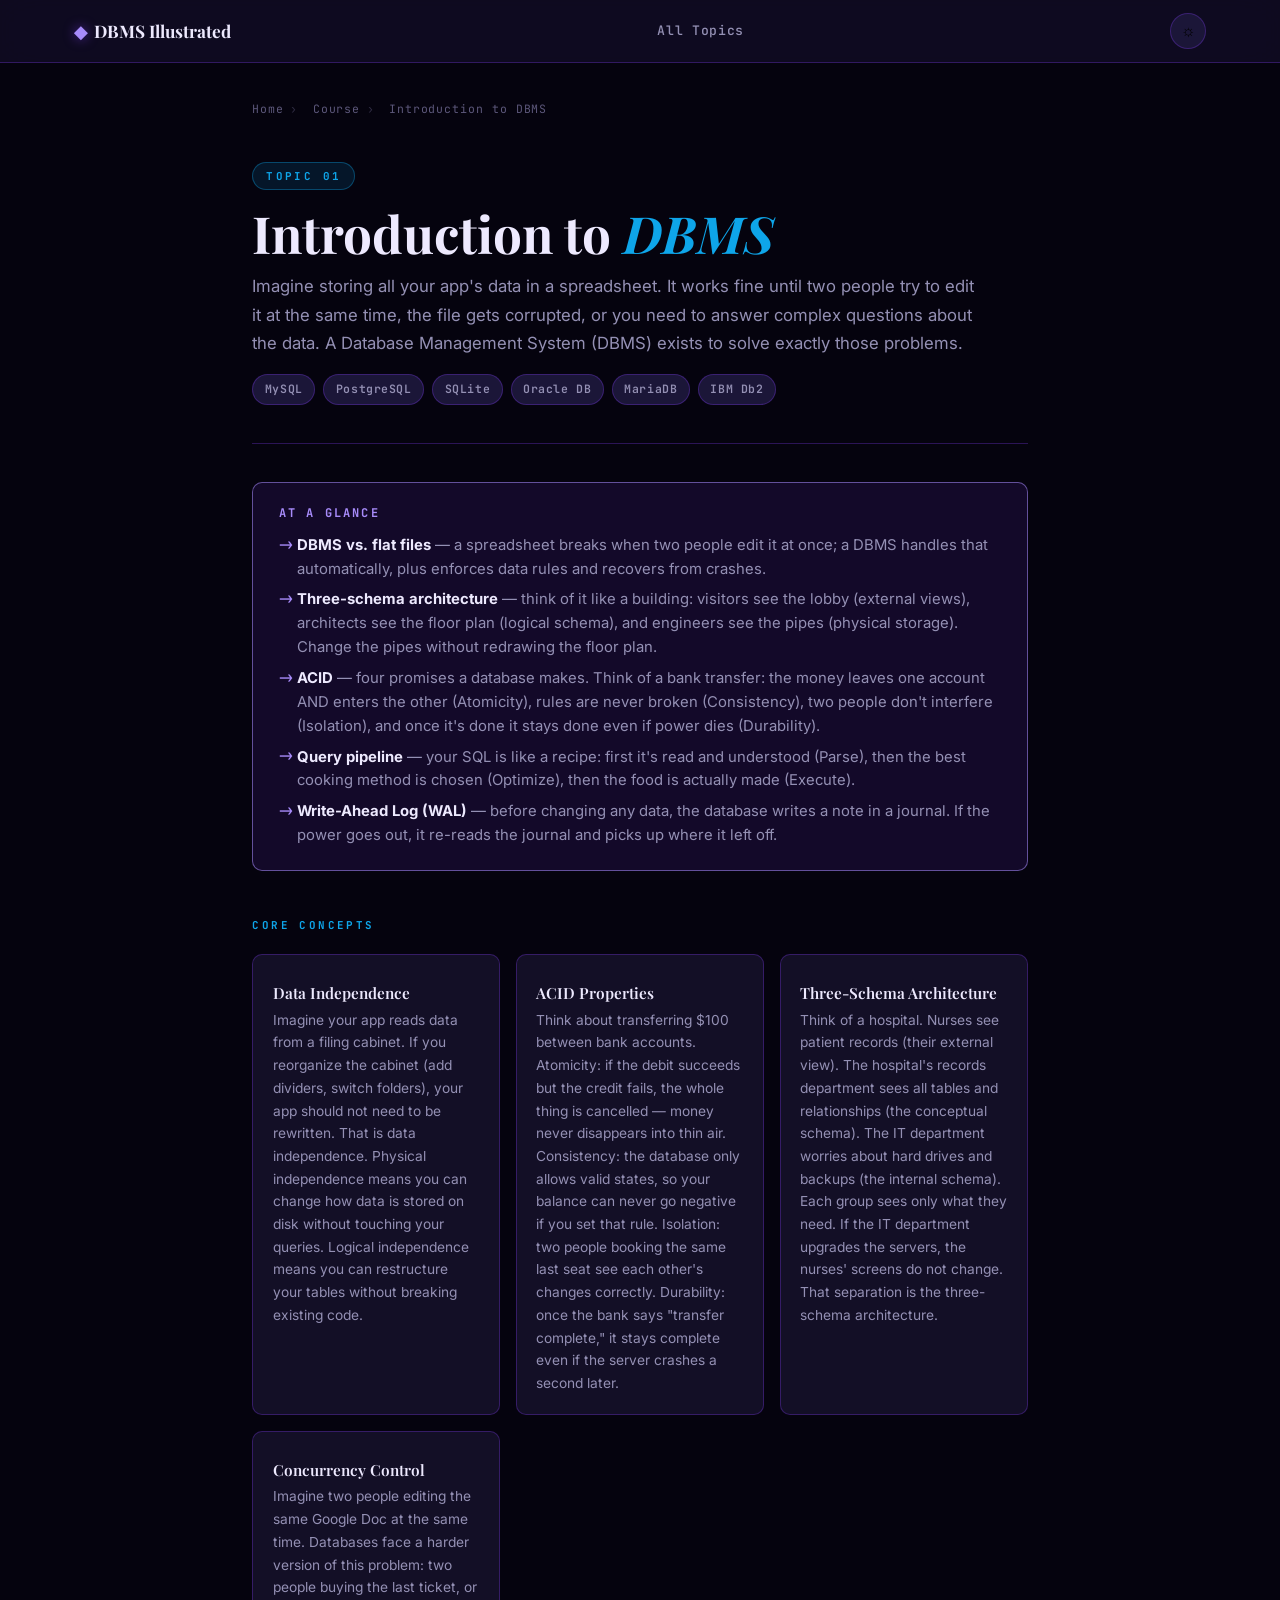
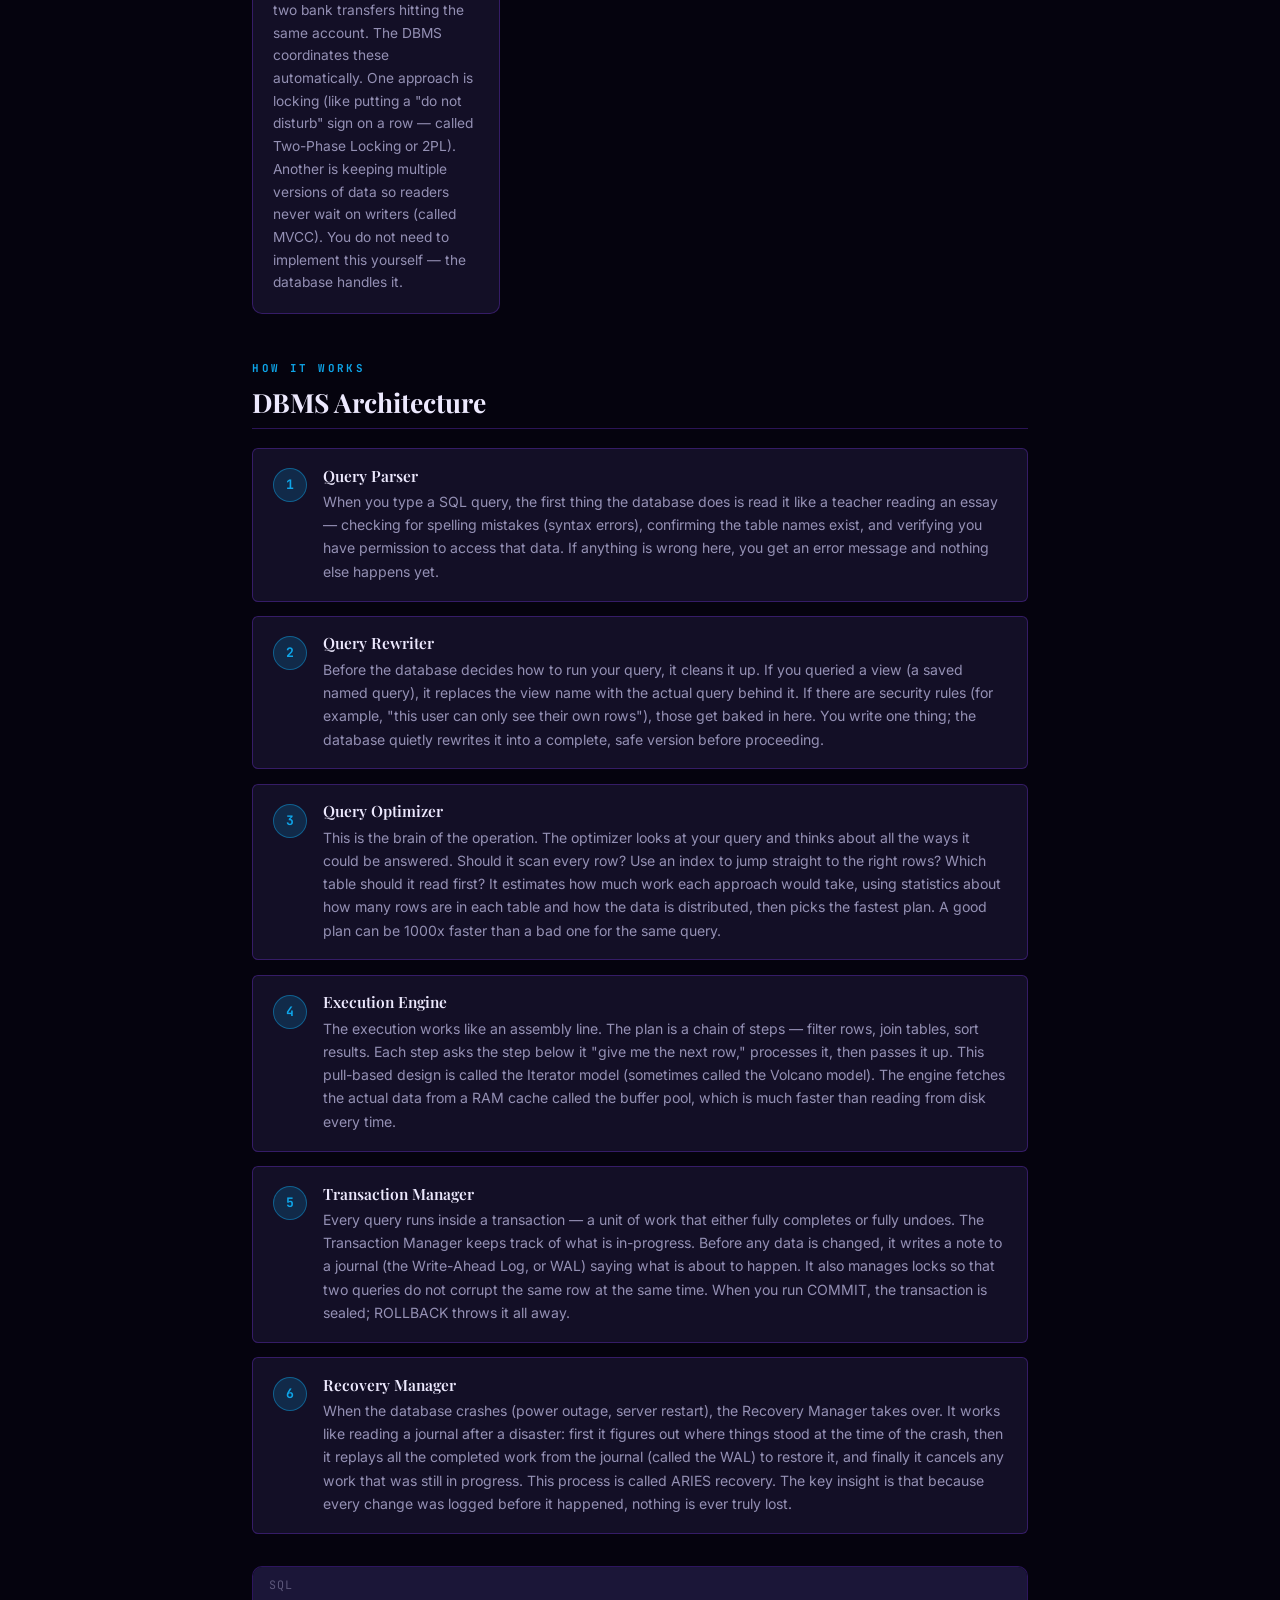
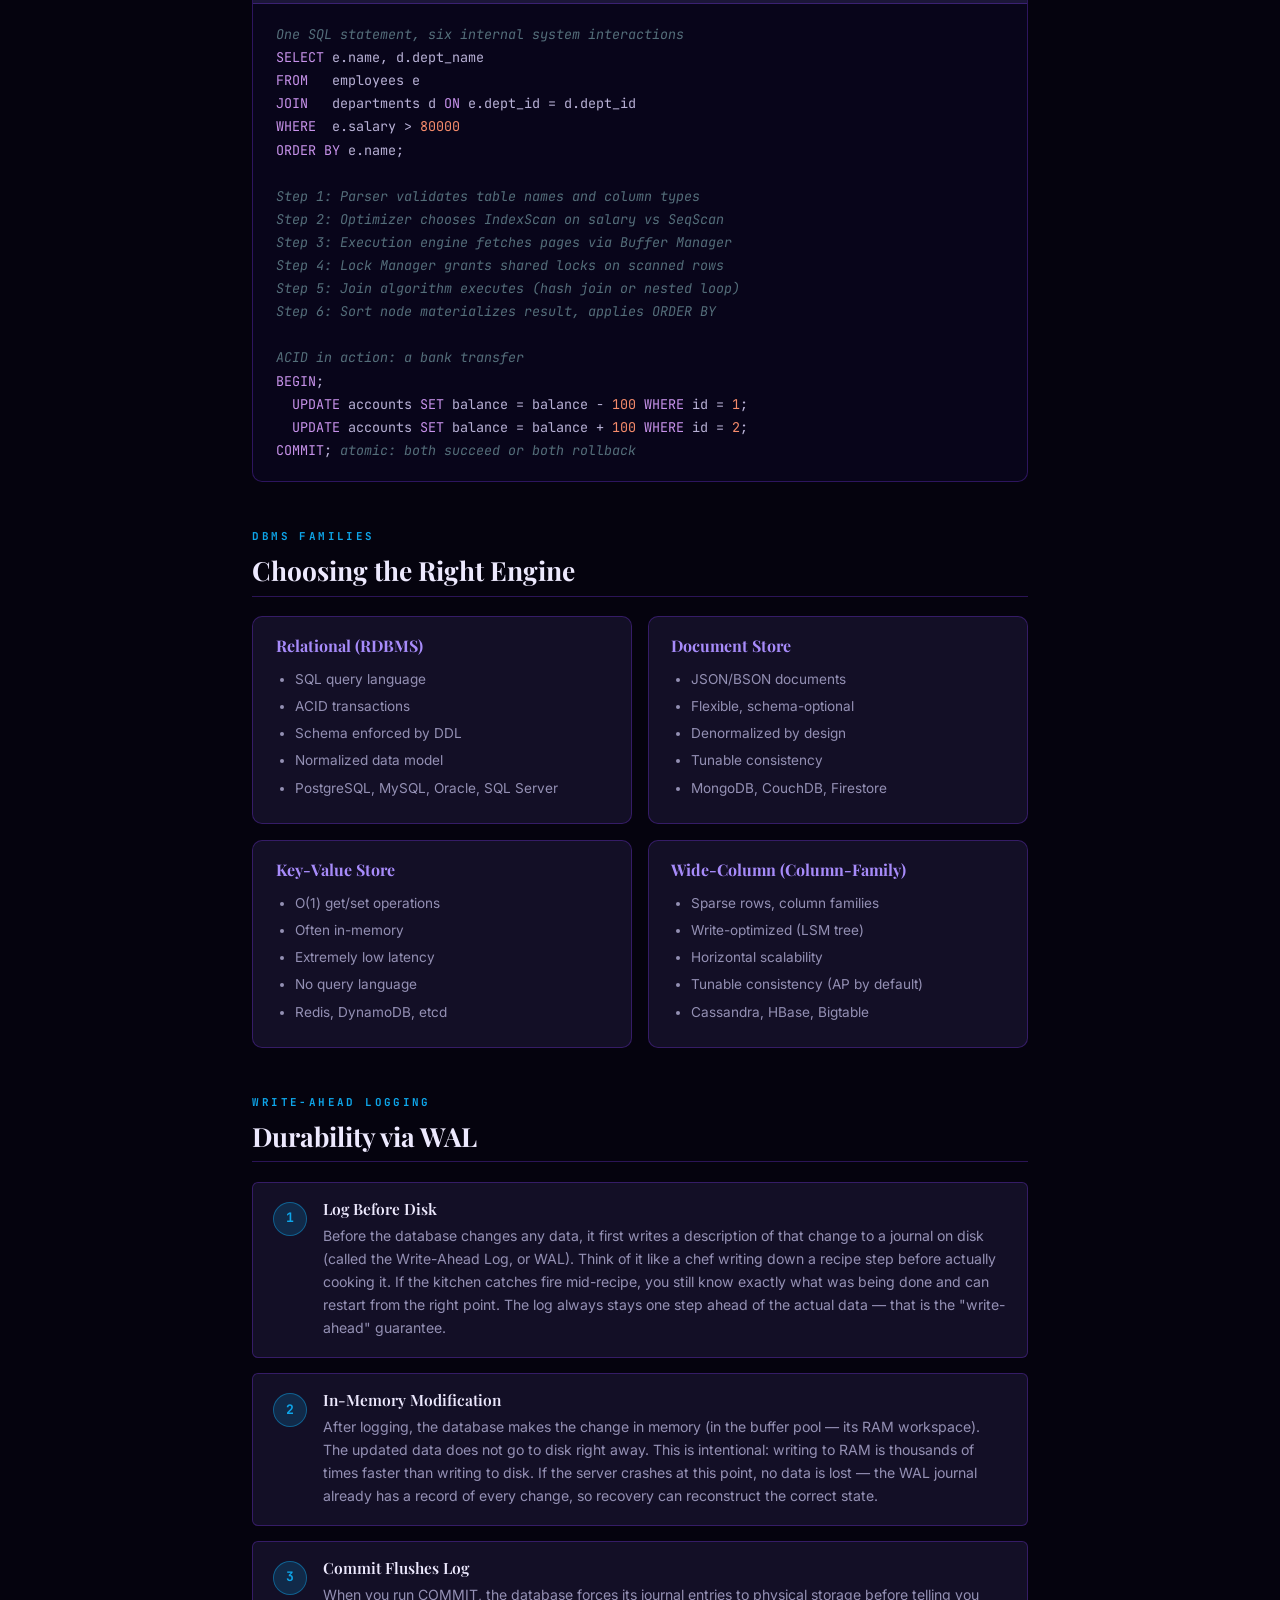
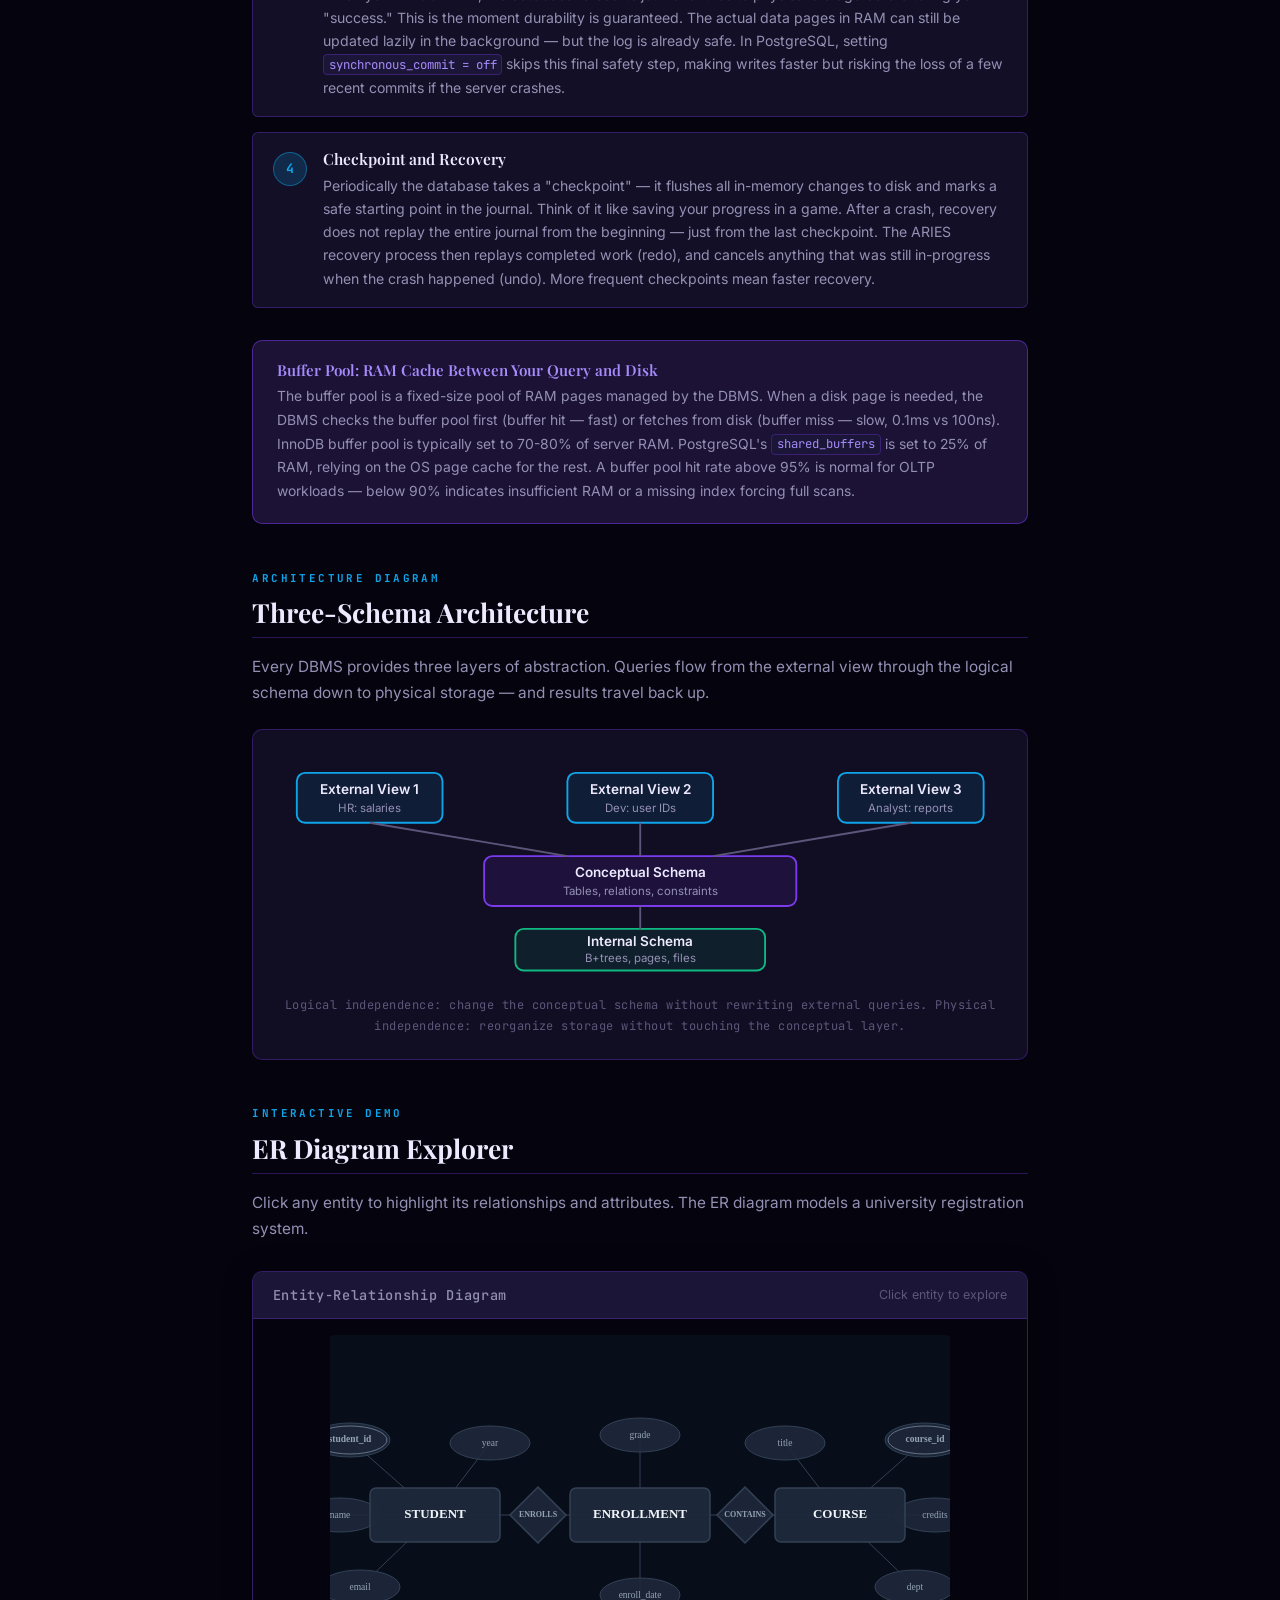
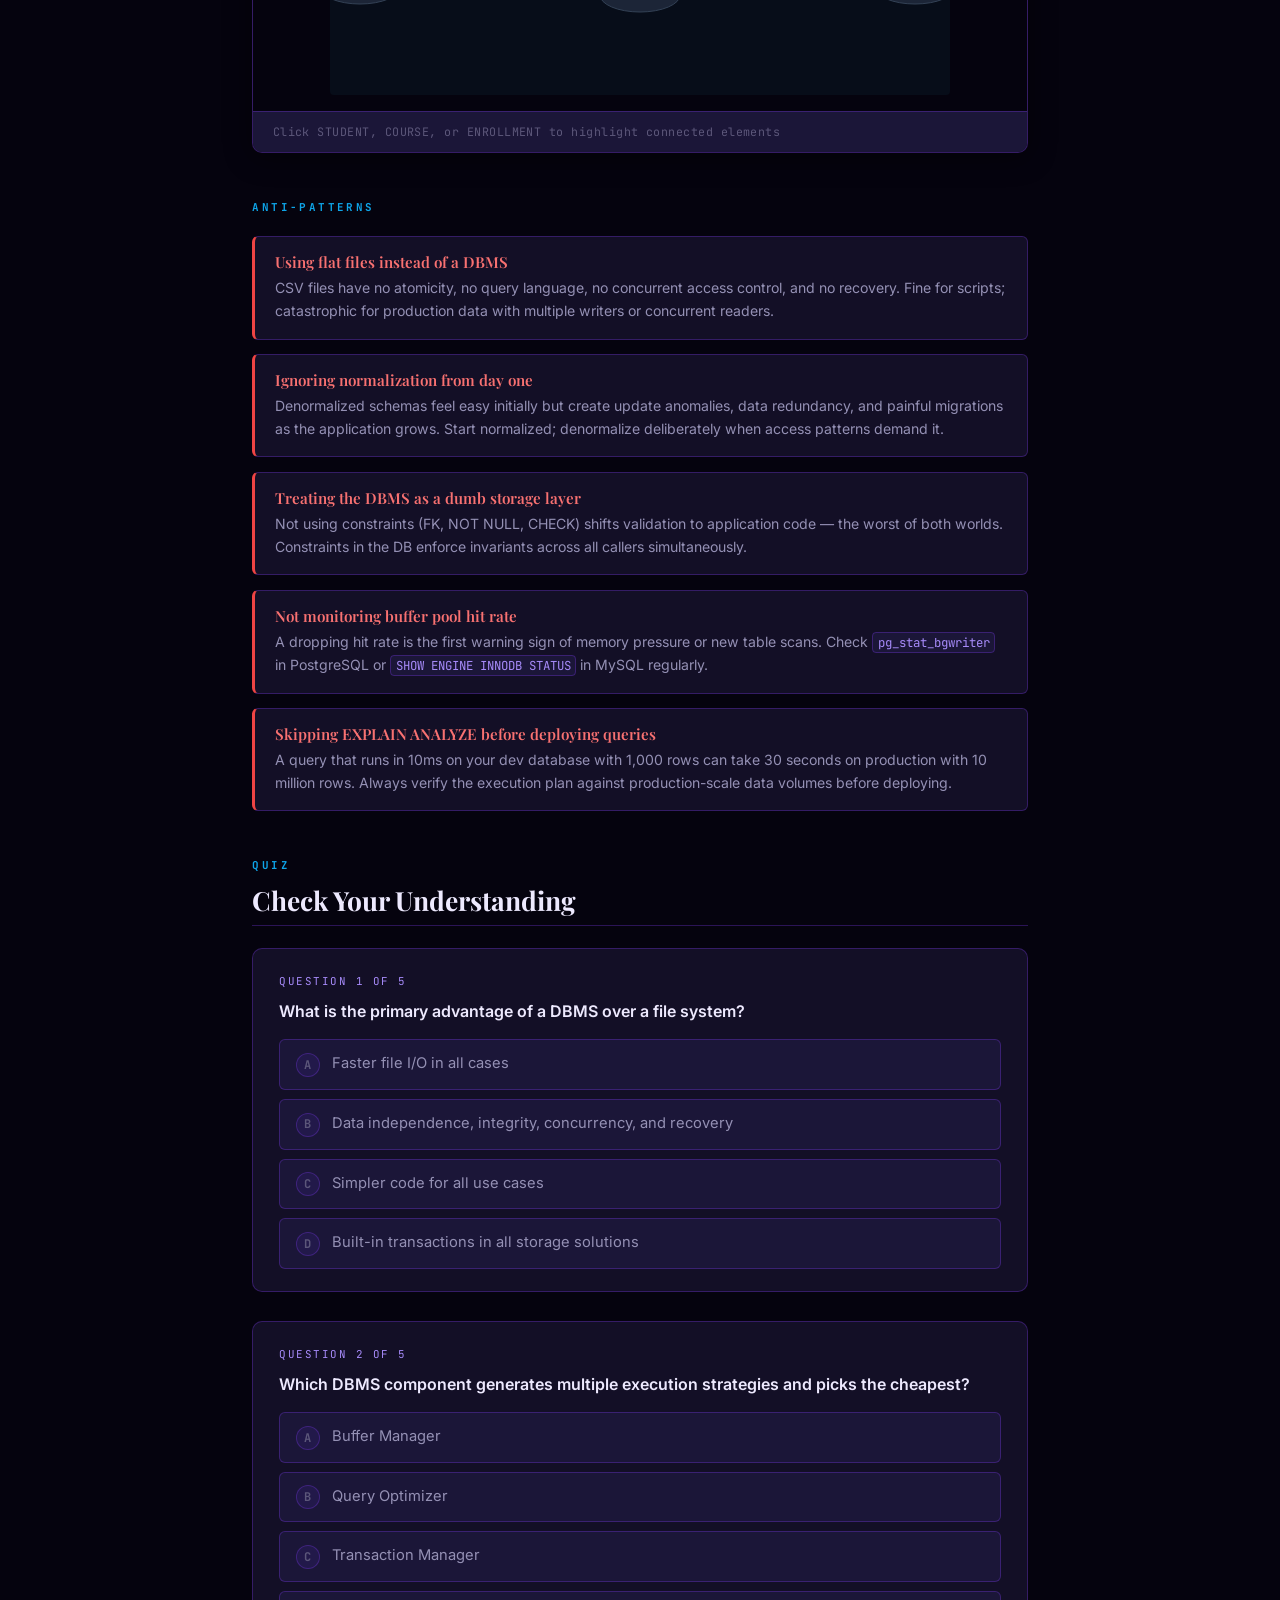
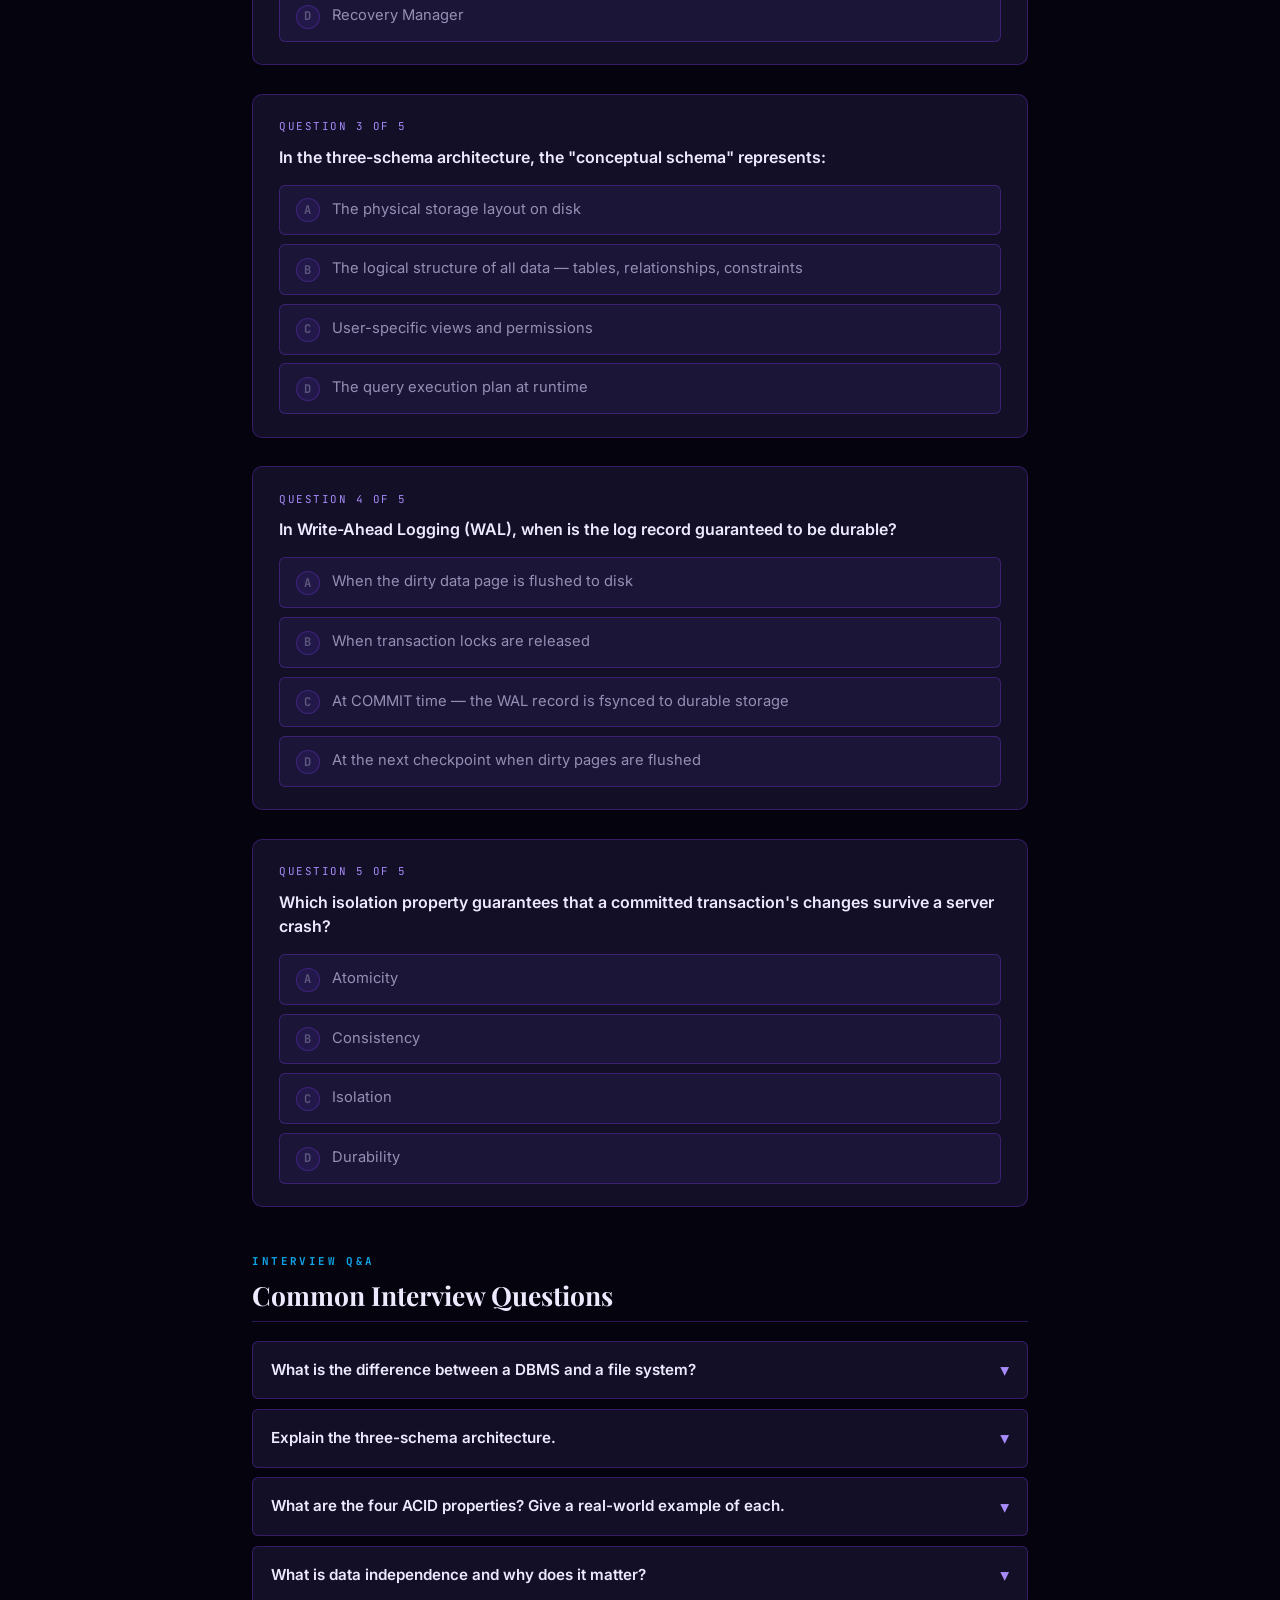
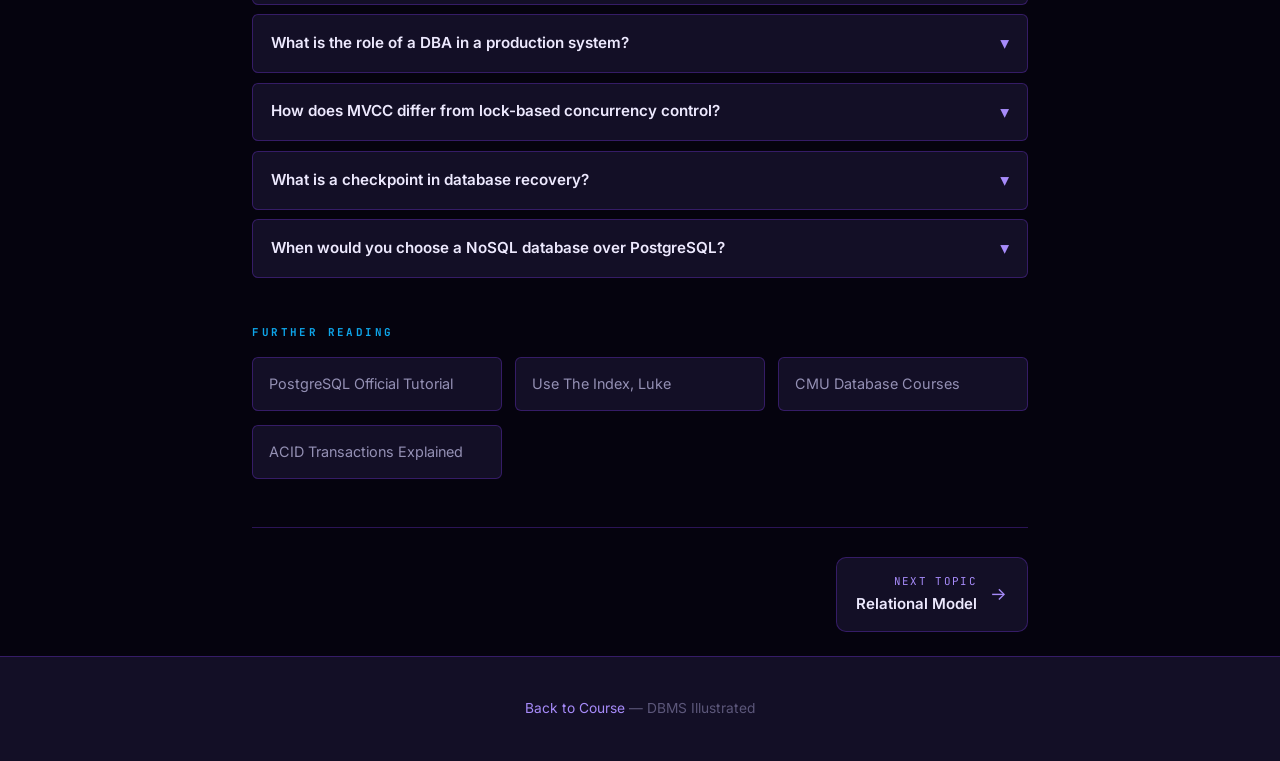
==== commit 1f371280: "rewrite: beginner-friendly language with analogies across all 12 topic pages Replace jargon-first ex" ====
--- a/topics/01-intro.html
+++ b/topics/01-intro.html
@@ -32,7 +32,7 @@
   <div class="topic-header">
     <div class="topic-badge">Topic 01</div>
     <h1>Introduction to <span class="accent">DBMS</span></h1>
-    <p class="subtitle">Why file systems fail at scale — and how a Database Management System solves data independence, integrity, concurrency, and recovery.</p>
+    <p class="subtitle">Imagine storing all your app's data in a spreadsheet. It works fine until two people try to edit it at the same time, the file gets corrupted, or you need to answer complex questions about the data. A Database Management System (DBMS) exists to solve exactly those problems.</p>
     <div class="company-badges">
       <span class="badge">MySQL</span><span class="badge">PostgreSQL</span><span class="badge">SQLite</span>
       <span class="badge">Oracle DB</span><span class="badge">MariaDB</span><span class="badge">IBM Db2</span>
@@ -42,11 +42,11 @@
   <div class="at-a-glance reveal">
     <h3>At a Glance</h3>
     <ul>
-      <li><strong>DBMS</strong> adds data independence, integrity, concurrency control, and recovery on top of raw file storage.</li>
-      <li><strong>Three-schema architecture</strong> — External (views) / Conceptual (logical) / Internal (physical) — changes at one level don't ripple to others.</li>
-      <li><strong>ACID</strong> (Atomicity, Consistency, Isolation, Durability) — the four correctness guarantees for transactions.</li>
-      <li><strong>Query pipeline</strong> — Parse → Optimize → Execute → Buffer Manager → Disk I/O.</li>
-      <li><strong>Write-Ahead Logging (WAL)</strong> ensures durability: log the change before flushing dirty pages to disk.</li>
+      <li><strong>DBMS vs. flat files</strong> — a spreadsheet breaks when two people edit it at once; a DBMS handles that automatically, plus enforces data rules and recovers from crashes.</li>
+      <li><strong>Three-schema architecture</strong> — think of it like a building: visitors see the lobby (external views), architects see the floor plan (logical schema), and engineers see the pipes (physical storage). Change the pipes without redrawing the floor plan.</li>
+      <li><strong>ACID</strong> — four promises a database makes. Think of a bank transfer: the money leaves one account AND enters the other (Atomicity), rules are never broken (Consistency), two people don't interfere (Isolation), and once it's done it stays done even if power dies (Durability).</li>
+      <li><strong>Query pipeline</strong> — your SQL is like a recipe: first it's read and understood (Parse), then the best cooking method is chosen (Optimize), then the food is actually made (Execute).</li>
+      <li><strong>Write-Ahead Log (WAL)</strong> — before changing any data, the database writes a note in a journal. If the power goes out, it re-reads the journal and picks up where it left off.</li>
     </ul>
   </div>
 
@@ -55,22 +55,22 @@
     <div class="mini-card">
       <div class="mini-card-icon"></div>
       <h4>Data Independence</h4>
-      <p>Physical independence: change storage structures (add an index, switch file format) without touching application logic. Logical independence: restructure the schema (split a table) without rewriting existing queries.</p>
+      <p>Imagine your app reads data from a filing cabinet. If you reorganize the cabinet (add dividers, switch folders), your app should not need to be rewritten. That is data independence. Physical independence means you can change how data is stored on disk without touching your queries. Logical independence means you can restructure your tables without breaking existing code.</p>
     </div>
     <div class="mini-card">
       <div class="mini-card-icon"></div>
       <h4>ACID Properties</h4>
-      <p>Atomicity — all or nothing. Consistency — constraints always satisfied. Isolation — concurrent transactions don't interfere. Durability — committed data survives crashes. Together they make transactions reliable in multi-user environments.</p>
+      <p>Think about transferring $100 between bank accounts. Atomicity: if the debit succeeds but the credit fails, the whole thing is cancelled — money never disappears into thin air. Consistency: the database only allows valid states, so your balance can never go negative if you set that rule. Isolation: two people booking the same last seat see each other's changes correctly. Durability: once the bank says "transfer complete," it stays complete even if the server crashes a second later.</p>
     </div>
     <div class="mini-card">
       <div class="mini-card-icon"></div>
       <h4>Three-Schema Architecture</h4>
-      <p>External (views for each user group), Conceptual (global logical schema — tables, keys, constraints), Internal (physical storage — B+tree files, page layout, compression). Three levels of abstraction isolate users from hardware details.</p>
+      <p>Think of a hospital. Nurses see patient records (their external view). The hospital's records department sees all tables and relationships (the conceptual schema). The IT department worries about hard drives and backups (the internal schema). Each group sees only what they need. If the IT department upgrades the servers, the nurses' screens do not change. That separation is the three-schema architecture.</p>
     </div>
     <div class="mini-card">
       <div class="mini-card-icon"></div>
       <h4>Concurrency Control</h4>
-      <p>Multiple users reading and writing simultaneously without corrupting data. The DBMS serializes conflicting operations transparently via locking (2PL) or multi-version concurrency control (MVCC).</p>
+      <p>Imagine two people editing the same Google Doc at the same time. Databases face a harder version of this problem: two people buying the last ticket, or two bank transfers hitting the same account. The DBMS coordinates these automatically. One approach is locking (like putting a "do not disturb" sign on a row — called Two-Phase Locking or 2PL). Another is keeping multiple versions of data so readers never wait on writers (called MVCC). You do not need to implement this yourself — the database handles it.</p>
     </div>
   </div>
 
@@ -81,42 +81,42 @@
       <div class="step-num">1</div>
       <div>
         <h4>Query Parser</h4>
-        <p>The SQL string is tokenized, syntax-checked, and parsed into a parse tree. Semantic checks validate table names, column types, and user permissions. Any error here surfaces as a syntax or permission error before any data is touched.</p>
+        <p>When you type a SQL query, the first thing the database does is read it like a teacher reading an essay — checking for spelling mistakes (syntax errors), confirming the table names exist, and verifying you have permission to access that data. If anything is wrong here, you get an error message and nothing else happens yet.</p>
       </div>
     </div>
     <div class="step-item">
       <div class="step-num">2</div>
       <div>
         <h4>Query Rewriter</h4>
-        <p>The parse tree is transformed by rule-based rewrites: views are expanded inline, subqueries are simplified, row-level security policies are applied. This step is transparent to the user — the SQL runs as written but may be internally restructured.</p>
+        <p>Before the database decides how to run your query, it cleans it up. If you queried a view (a saved named query), it replaces the view name with the actual query behind it. If there are security rules (for example, "this user can only see their own rows"), those get baked in here. You write one thing; the database quietly rewrites it into a complete, safe version before proceeding.</p>
       </div>
     </div>
     <div class="step-item">
       <div class="step-num">3</div>
       <div>
         <h4>Query Optimizer</h4>
-        <p>The optimizer generates multiple execution plans, estimates costs using statistics (row counts, data distribution, index cardinality), and selects the cheapest plan. The difference between plans can be 1000x in execution time — this is the most complex component in any DBMS.</p>
+        <p>This is the brain of the operation. The optimizer looks at your query and thinks about all the ways it could be answered. Should it scan every row? Use an index to jump straight to the right rows? Which table should it read first? It estimates how much work each approach would take, using statistics about how many rows are in each table and how the data is distributed, then picks the fastest plan. A good plan can be 1000x faster than a bad one for the same query.</p>
       </div>
     </div>
     <div class="step-item">
       <div class="step-num">4</div>
       <div>
         <h4>Execution Engine</h4>
-        <p>The physical plan is executed using the Volcano/Iterator model: each operator calls GetNext() on its child operators, and rows flow upward through the tree. The engine calls the Storage Manager to fetch data pages from the Buffer Pool (RAM cache).</p>
+        <p>The execution works like an assembly line. The plan is a chain of steps — filter rows, join tables, sort results. Each step asks the step below it "give me the next row," processes it, then passes it up. This pull-based design is called the Iterator model (sometimes called the Volcano model). The engine fetches the actual data from a RAM cache called the buffer pool, which is much faster than reading from disk every time.</p>
       </div>
     </div>
     <div class="step-item">
       <div class="step-num">5</div>
       <div>
         <h4>Transaction Manager</h4>
-        <p>Wraps each query in a transaction context. Acquires locks (shared for reads, exclusive for writes), writes WAL (Write-Ahead Log) records before modifying dirty pages, and releases locks on commit or rollback. Enforces the chosen isolation level.</p>
+        <p>Every query runs inside a transaction — a unit of work that either fully completes or fully undoes. The Transaction Manager keeps track of what is in-progress. Before any data is changed, it writes a note to a journal (the Write-Ahead Log, or WAL) saying what is about to happen. It also manages locks so that two queries do not corrupt the same row at the same time. When you run COMMIT, the transaction is sealed; ROLLBACK throws it all away.</p>
       </div>
     </div>
     <div class="step-item">
       <div class="step-num">6</div>
       <div>
         <h4>Recovery Manager</h4>
-        <p>On crash, performs ARIES recovery: Analysis pass (identify dirty pages at crash), Redo pass (replay WAL from last checkpoint), Undo pass (roll back uncommitted transactions using before-images). Restores a consistent, durable state without data loss.</p>
+        <p>When the database crashes (power outage, server restart), the Recovery Manager takes over. It works like reading a journal after a disaster: first it figures out where things stood at the time of the crash, then it replays all the completed work from the journal (called the WAL) to restore it, and finally it cancels any work that was still in progress. This process is called ARIES recovery. The key insight is that because every change was logged before it happened, nothing is ever truly lost.</p>
       </div>
     </div>
   </div>
@@ -196,28 +196,28 @@
       <div class="step-num">1</div>
       <div>
         <h4>Log Before Disk</h4>
-        <p>Before modifying any data page on disk, the DBMS writes a log record to the WAL describing the change: transaction ID, page ID, before-image, and after-image. This is the "Write-Ahead" guarantee — the log is always ahead of the data.</p>
+        <p>Before the database changes any data, it first writes a description of that change to a journal on disk (called the Write-Ahead Log, or WAL). Think of it like a chef writing down a recipe step before actually cooking it. If the kitchen catches fire mid-recipe, you still know exactly what was being done and can restart from the right point. The log always stays one step ahead of the actual data — that is the "write-ahead" guarantee.</p>
       </div>
     </div>
     <div class="step-item">
       <div class="step-num">2</div>
       <div>
         <h4>In-Memory Modification</h4>
-        <p>The actual data page is modified in the buffer pool (RAM). The dirty page is not immediately flushed to disk — this is what makes writes fast. A crash at this point is recoverable because the WAL record exists on durable storage.</p>
+        <p>After logging, the database makes the change in memory (in the buffer pool — its RAM workspace). The updated data does not go to disk right away. This is intentional: writing to RAM is thousands of times faster than writing to disk. If the server crashes at this point, no data is lost — the WAL journal already has a record of every change, so recovery can reconstruct the correct state.</p>
       </div>
     </div>
     <div class="step-item">
       <div class="step-num">3</div>
       <div>
         <h4>Commit Flushes Log</h4>
-        <p>On COMMIT, the WAL records for the transaction are flushed to disk (fsync). This is the durability guarantee. The dirty data page can lag — it gets written by the background checkpoint process. <code>synchronous_commit = off</code> in PostgreSQL skips this flush for speed (at the cost of durability).</p>
+        <p>When you run COMMIT, the database forces its journal entries to physical storage before telling you "success." This is the moment durability is guaranteed. The actual data pages in RAM can still be updated lazily in the background — but the log is already safe. In PostgreSQL, setting <code>synchronous_commit = off</code> skips this final safety step, making writes faster but risking the loss of a few recent commits if the server crashes.</p>
       </div>
     </div>
     <div class="step-item">
       <div class="step-num">4</div>
       <div>
         <h4>Checkpoint and Recovery</h4>
-        <p>Periodically, the checkpoint process flushes all dirty pages to disk and writes a checkpoint record to the WAL. On crash recovery, the ARIES protocol replays WAL from the most recent checkpoint (redo phase), then undoes uncommitted transactions (undo phase). Recovery time is bounded by checkpoint frequency.</p>
+        <p>Periodically the database takes a "checkpoint" — it flushes all in-memory changes to disk and marks a safe starting point in the journal. Think of it like saving your progress in a game. After a crash, recovery does not replay the entire journal from the beginning — just from the last checkpoint. The ARIES recovery process then replays completed work (redo), and cancels anything that was still in-progress when the crash happened (undo). More frequent checkpoints mean faster recovery.</p>
       </div>
     </div>
   </div>
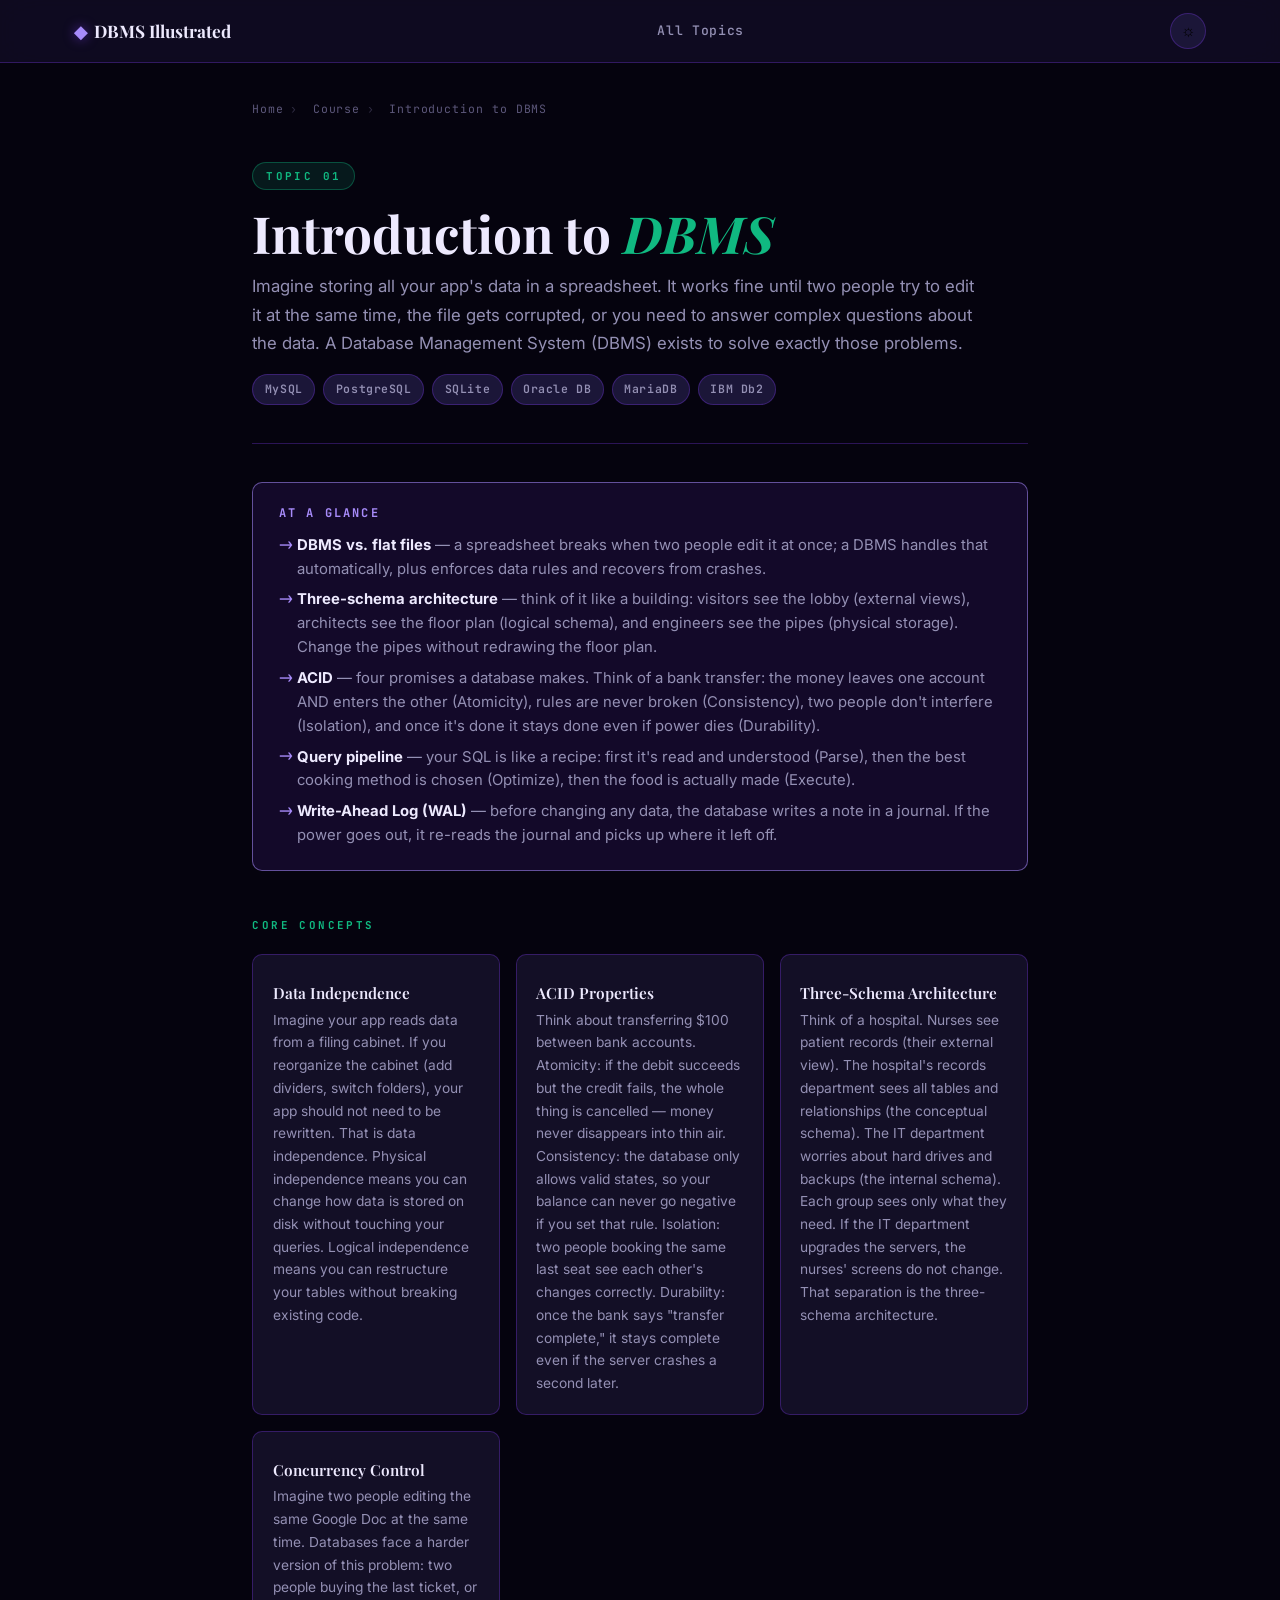
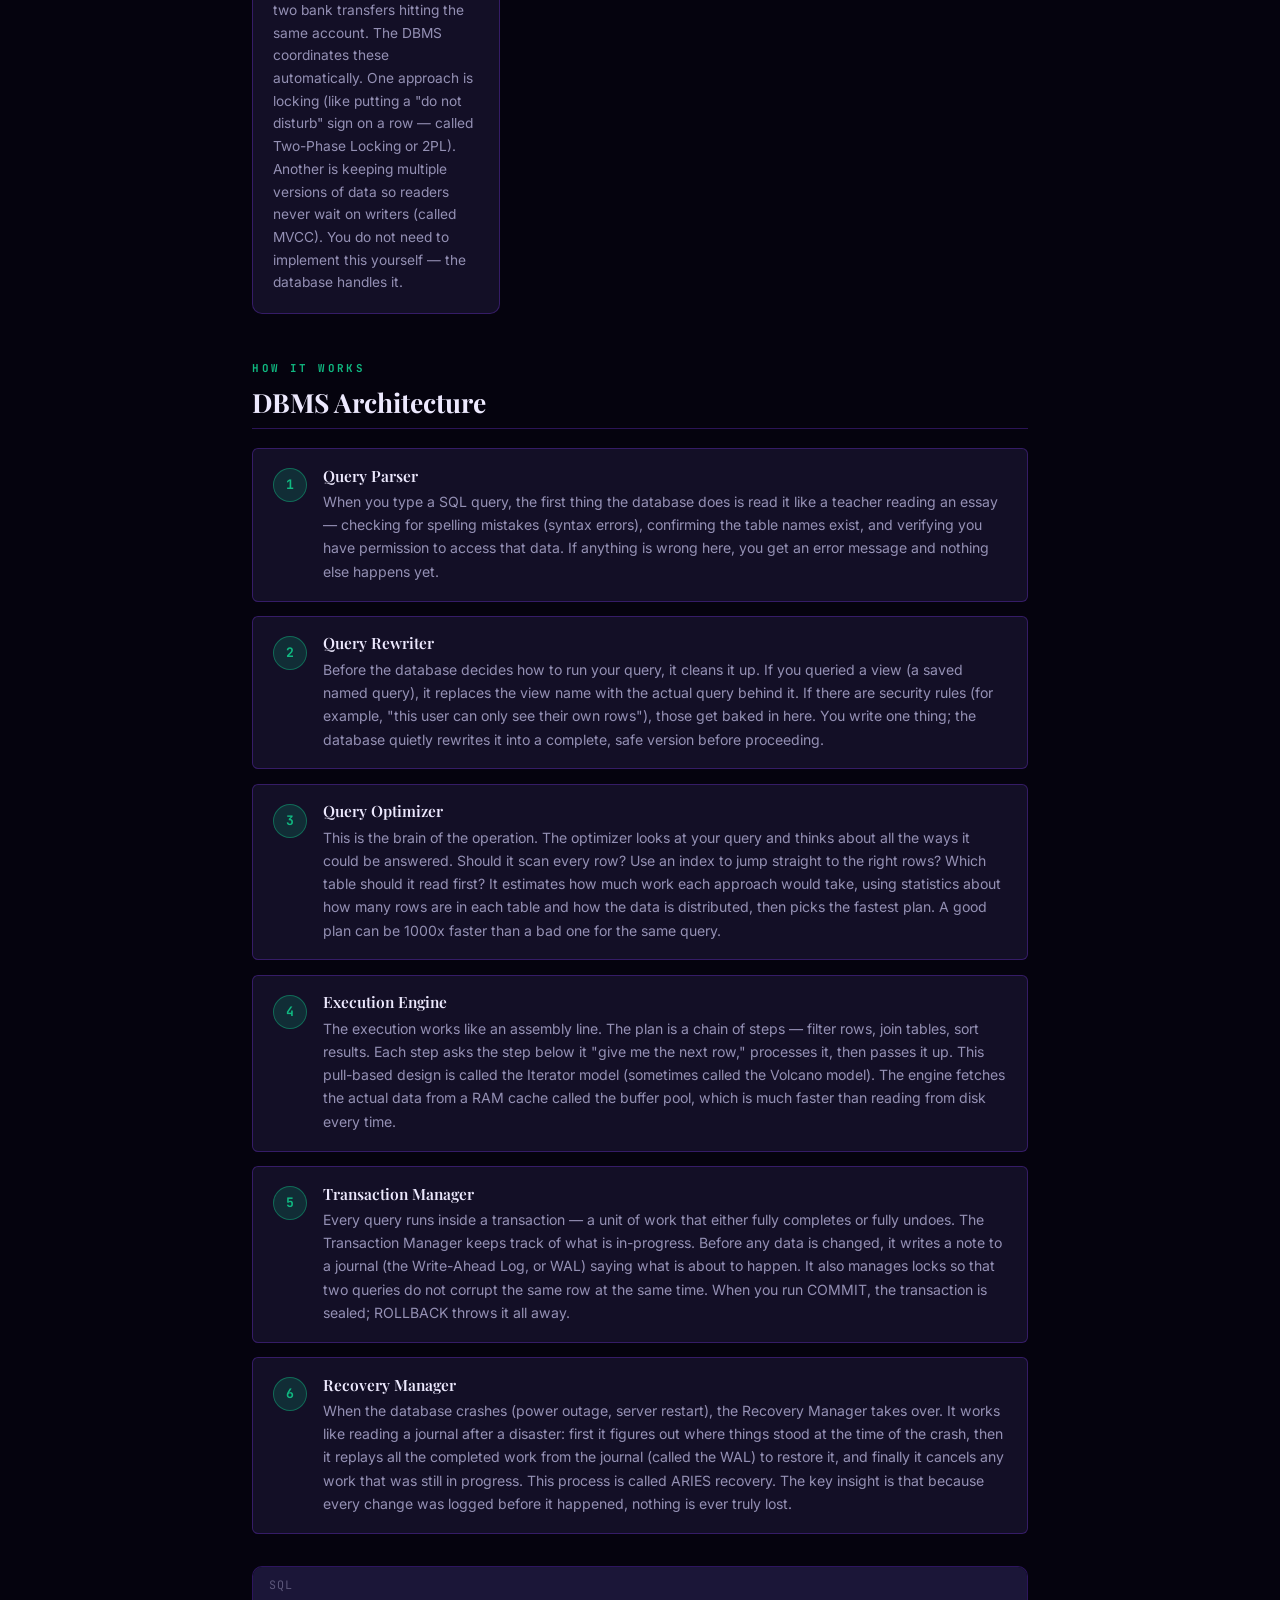
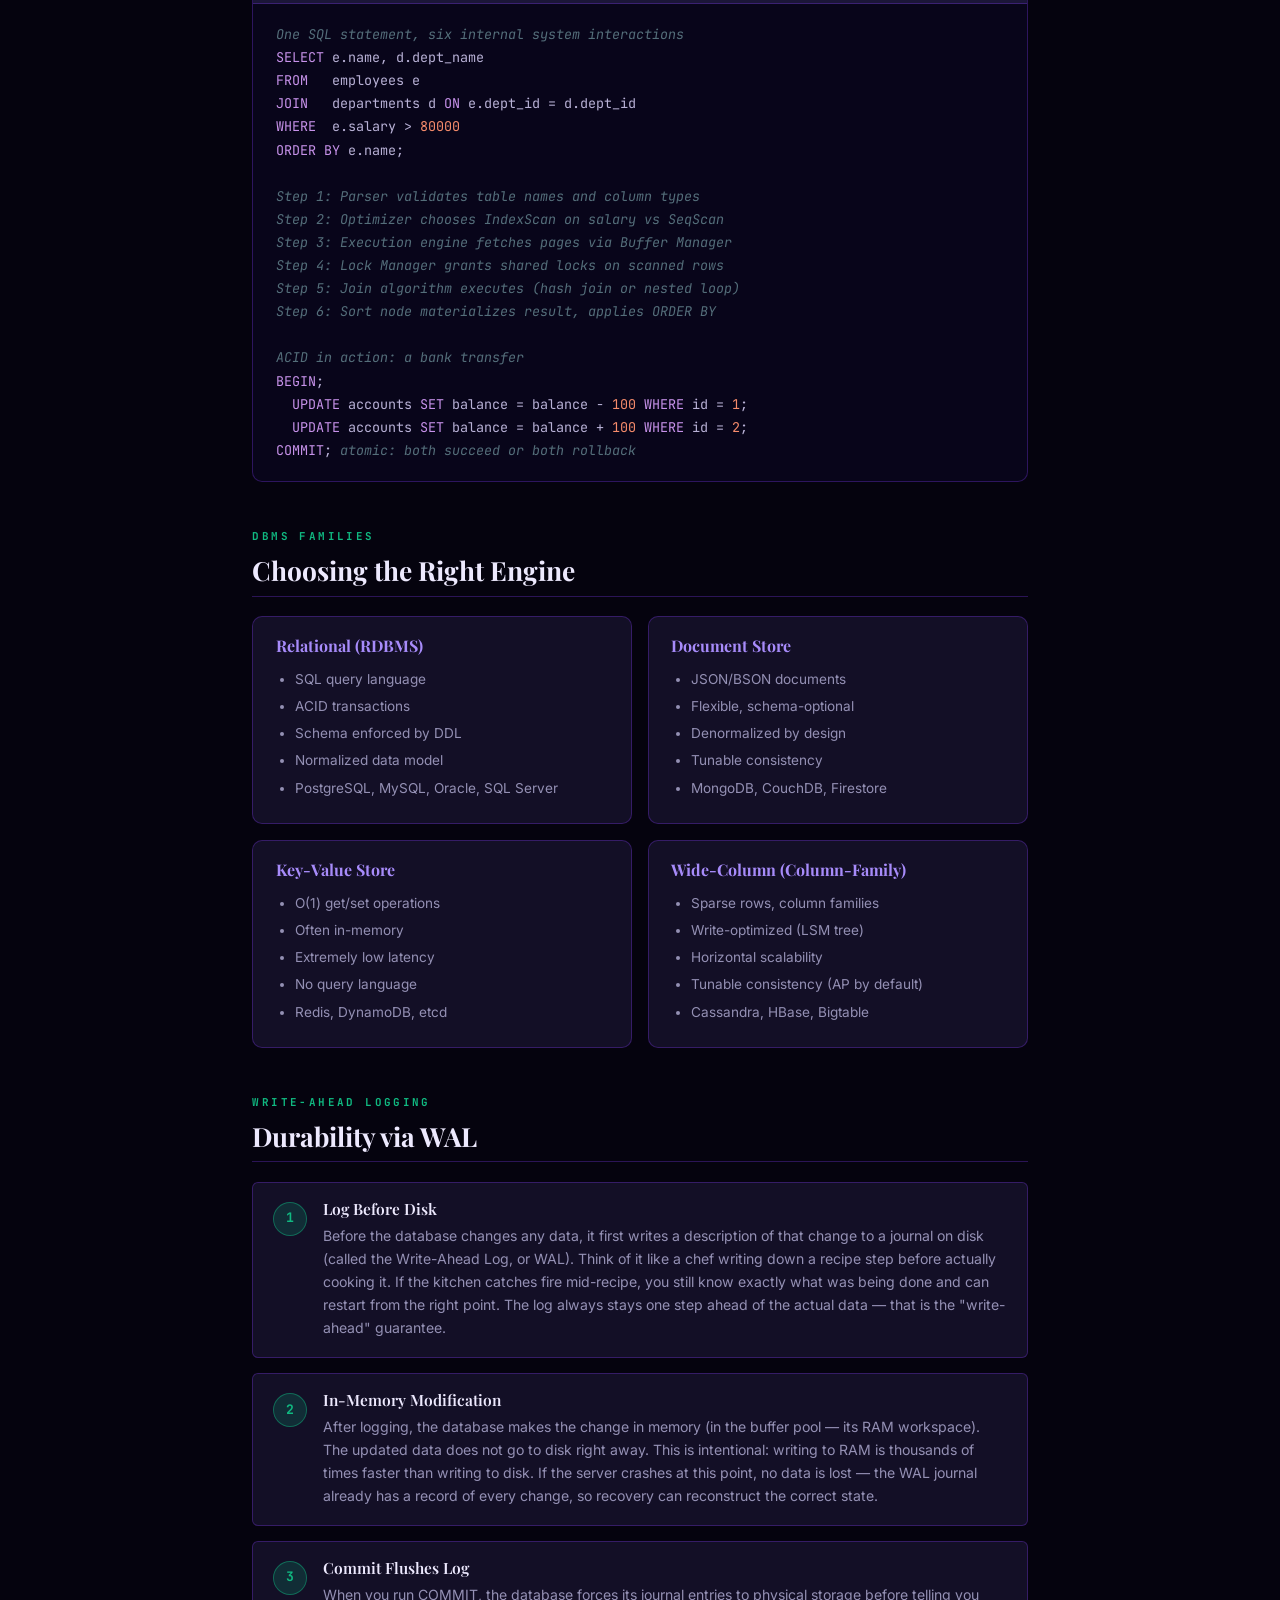
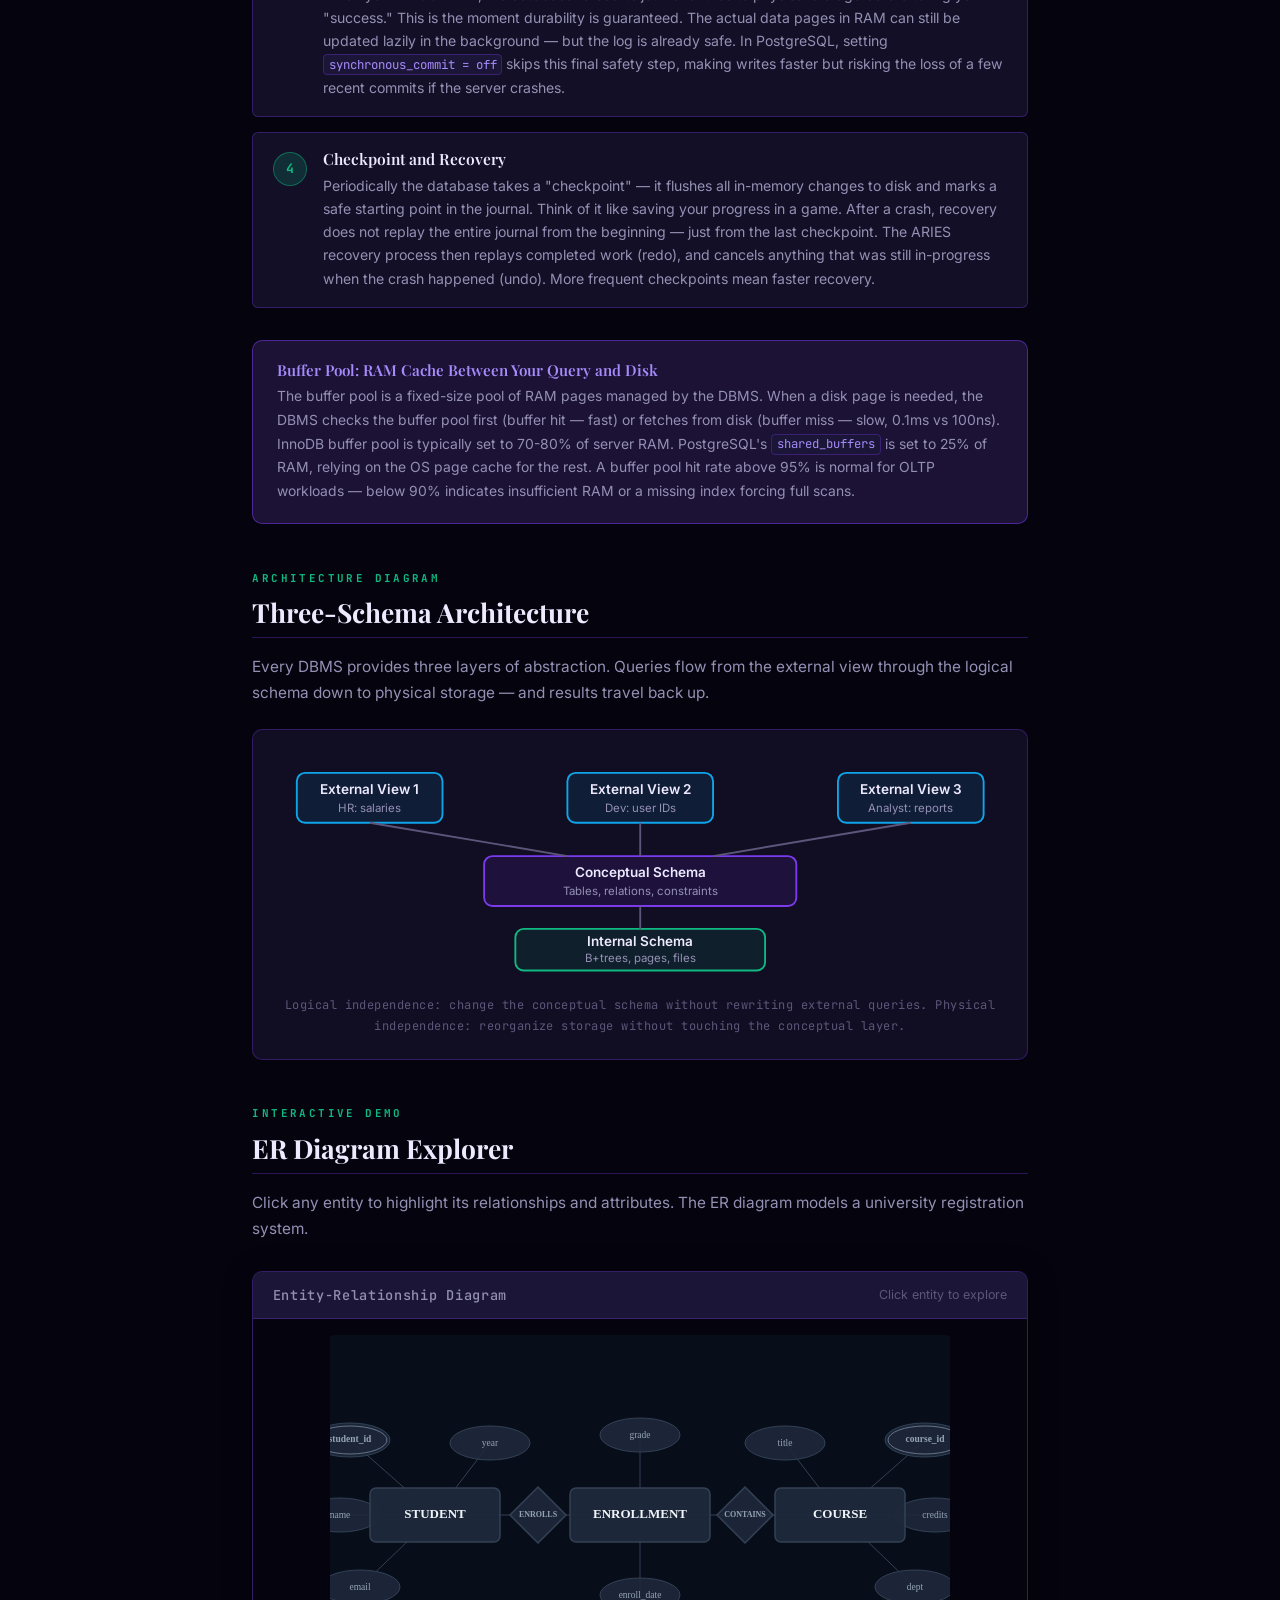
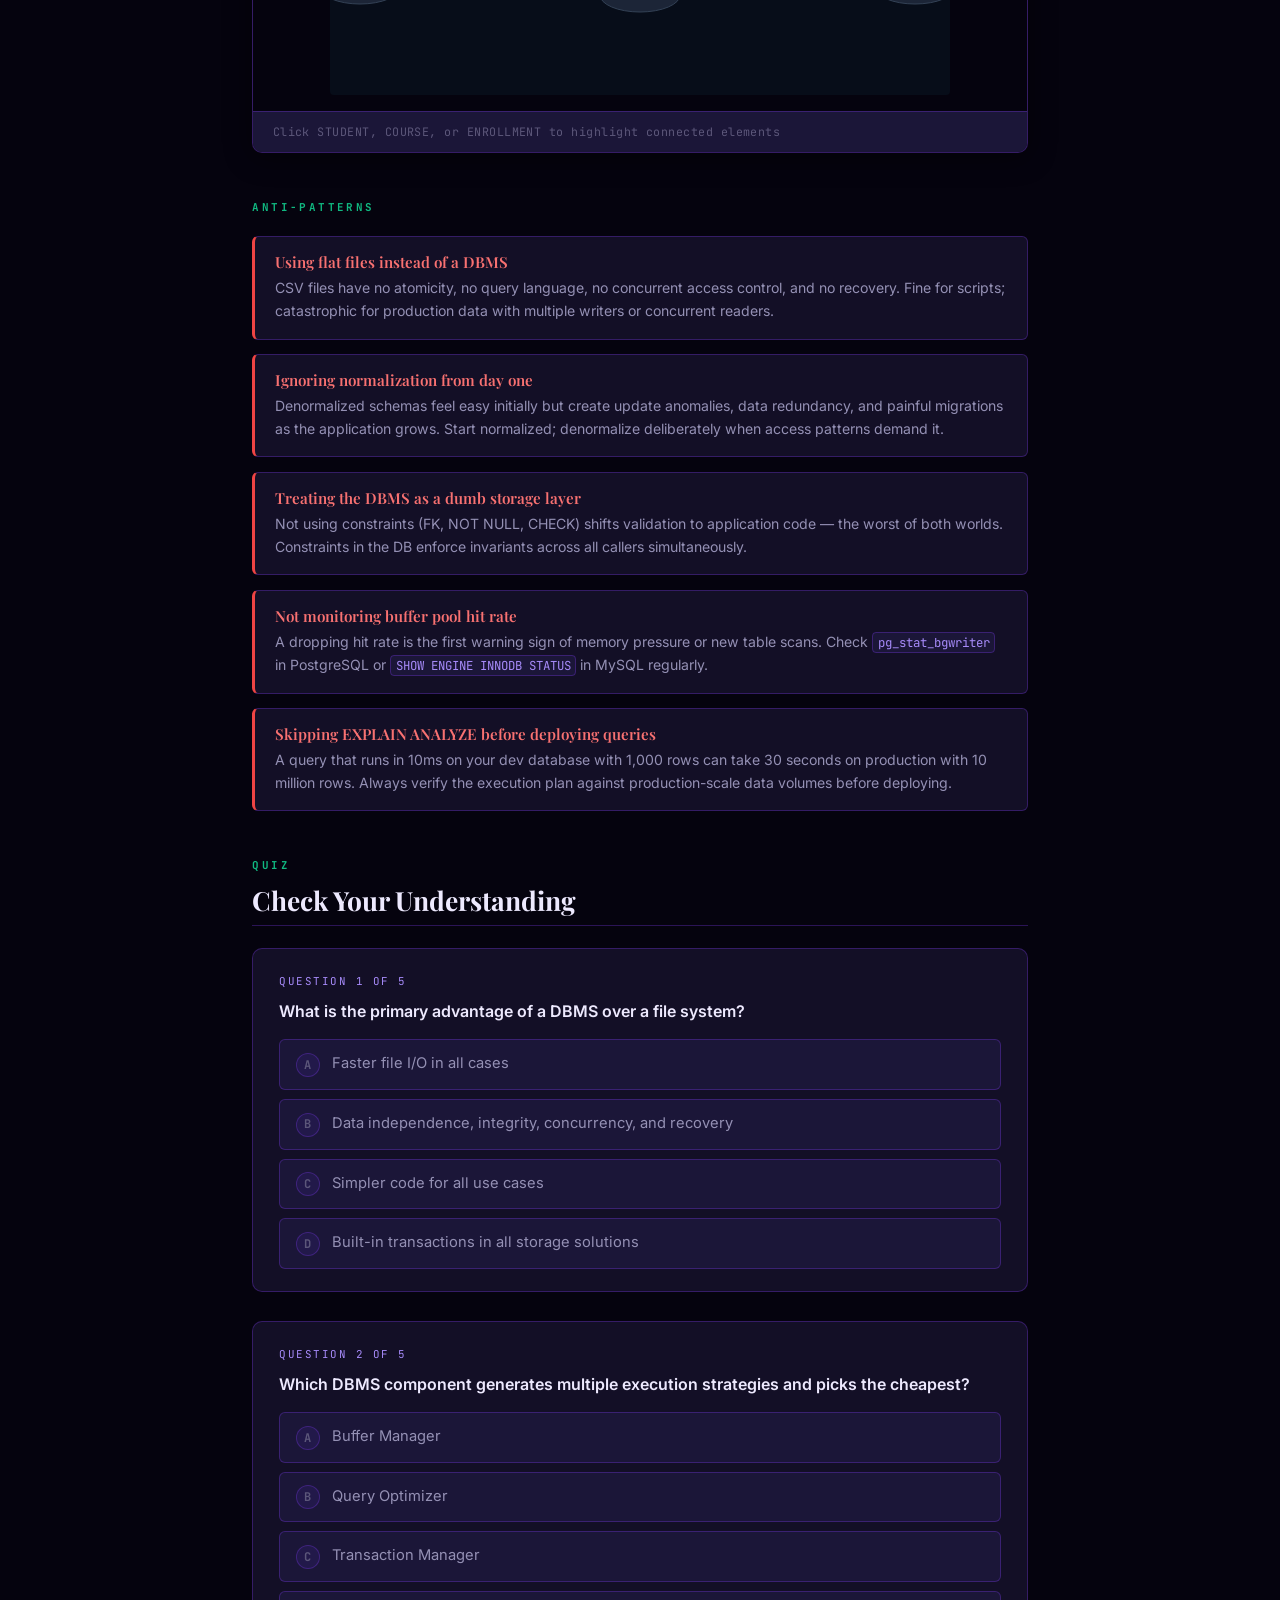
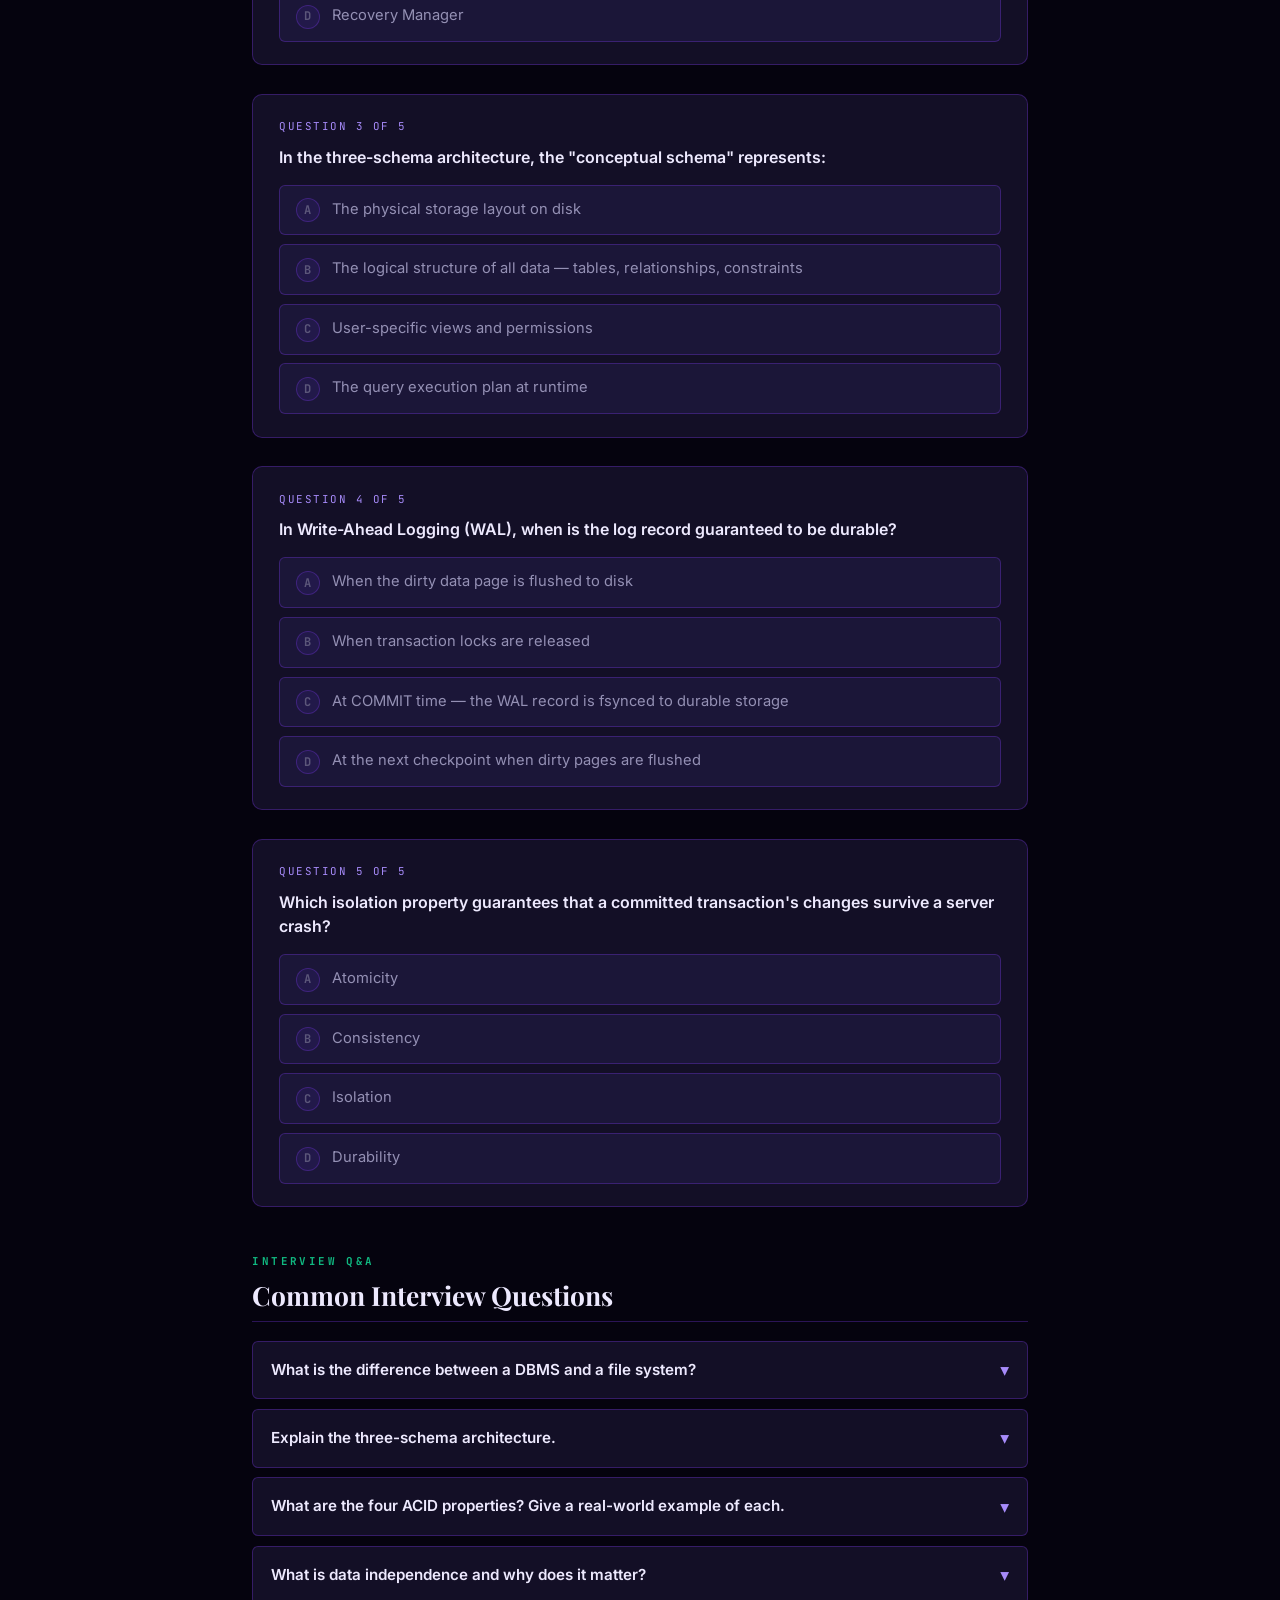
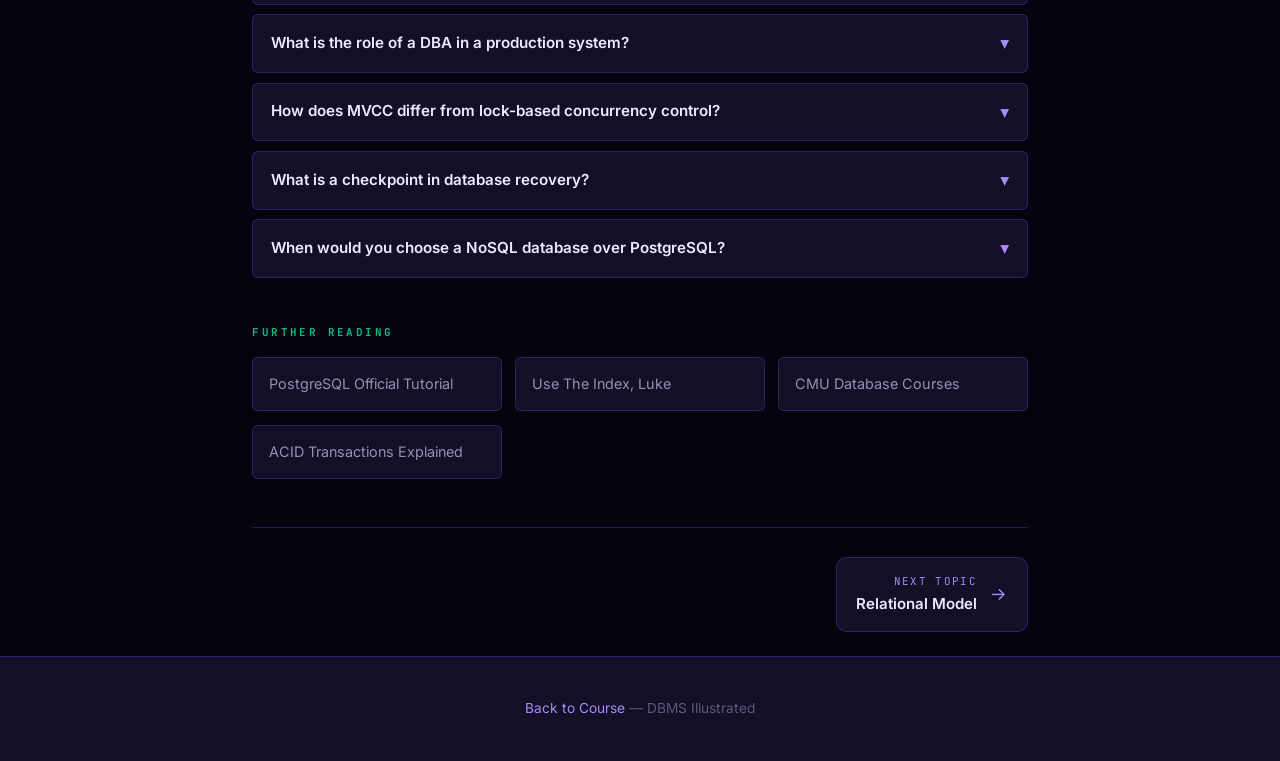
==== commit 8aa8df21: "Align course-card colors to difficulty level, not arbitrary hues Replace the 12 unrelated rainbow ac" ====
--- a/topics/01-intro.html
+++ b/topics/01-intro.html
@@ -6,7 +6,7 @@
   <script>try{var t=localStorage.getItem("dbms-theme")||"dark";document.documentElement.setAttribute("data-theme",t)}catch(e){document.documentElement.setAttribute("data-theme","dark")}</script>
   <title>Introduction to DBMS — DBMS Illustrated</title>
   <link rel="stylesheet" href="../css/style.css">
-  <style>:root{--topic-color:#0EA5E9}</style>
+  <style>:root{--topic-color:var(--accent)}</style>
 </head>
 <body>
 <div class="reading-progress" id="reading-progress"></div>
--- a/css/style.css
+++ b/css/style.css
@@ -756,7 +756,26 @@
   font-family: var(--font-display); font-size: clamp(1.6rem, 3vw, 2.2rem);
   font-weight: 700; margin-bottom: 0.6rem;
 }
-.curriculum-sub { color: var(--text-soft); font-size: 1rem; margin-bottom: 2.5rem; max-width: 56ch; }
+.curriculum-sub { color: var(--text-soft); font-size: 1rem; margin-bottom: 1.4rem; max-width: 56ch; }
+
+.level-legend {
+  display: flex; flex-wrap: wrap; gap: 0.5rem 1.6rem;
+  margin-bottom: 2.6rem; padding-bottom: 1.6rem;
+  border-bottom: 1px solid var(--border);
+}
+.level-legend span {
+  display: inline-flex; align-items: center; gap: 0.55rem;
+  font-family: var(--font-mono); font-size: 0.72rem; font-weight: 600;
+  letter-spacing: 0.08em; text-transform: uppercase; color: var(--text-soft);
+}
+.level-legend i {
+  width: 9px; height: 9px; border-radius: 50%; flex: none;
+  box-shadow: 0 0 0 3px color-mix(in srgb, currentColor 16%, transparent);
+}
+.level-legend span:nth-child(1) i { color: var(--accent); }
+.level-legend span:nth-child(2) i { color: var(--secondary); }
+.level-legend span:nth-child(3) i { color: var(--error); }
+.level-legend span:nth-child(4) i { color: var(--primary); }
 
 /* ── HOME: Course grid ──────────────────────────────────────── */
 .course-grid {
